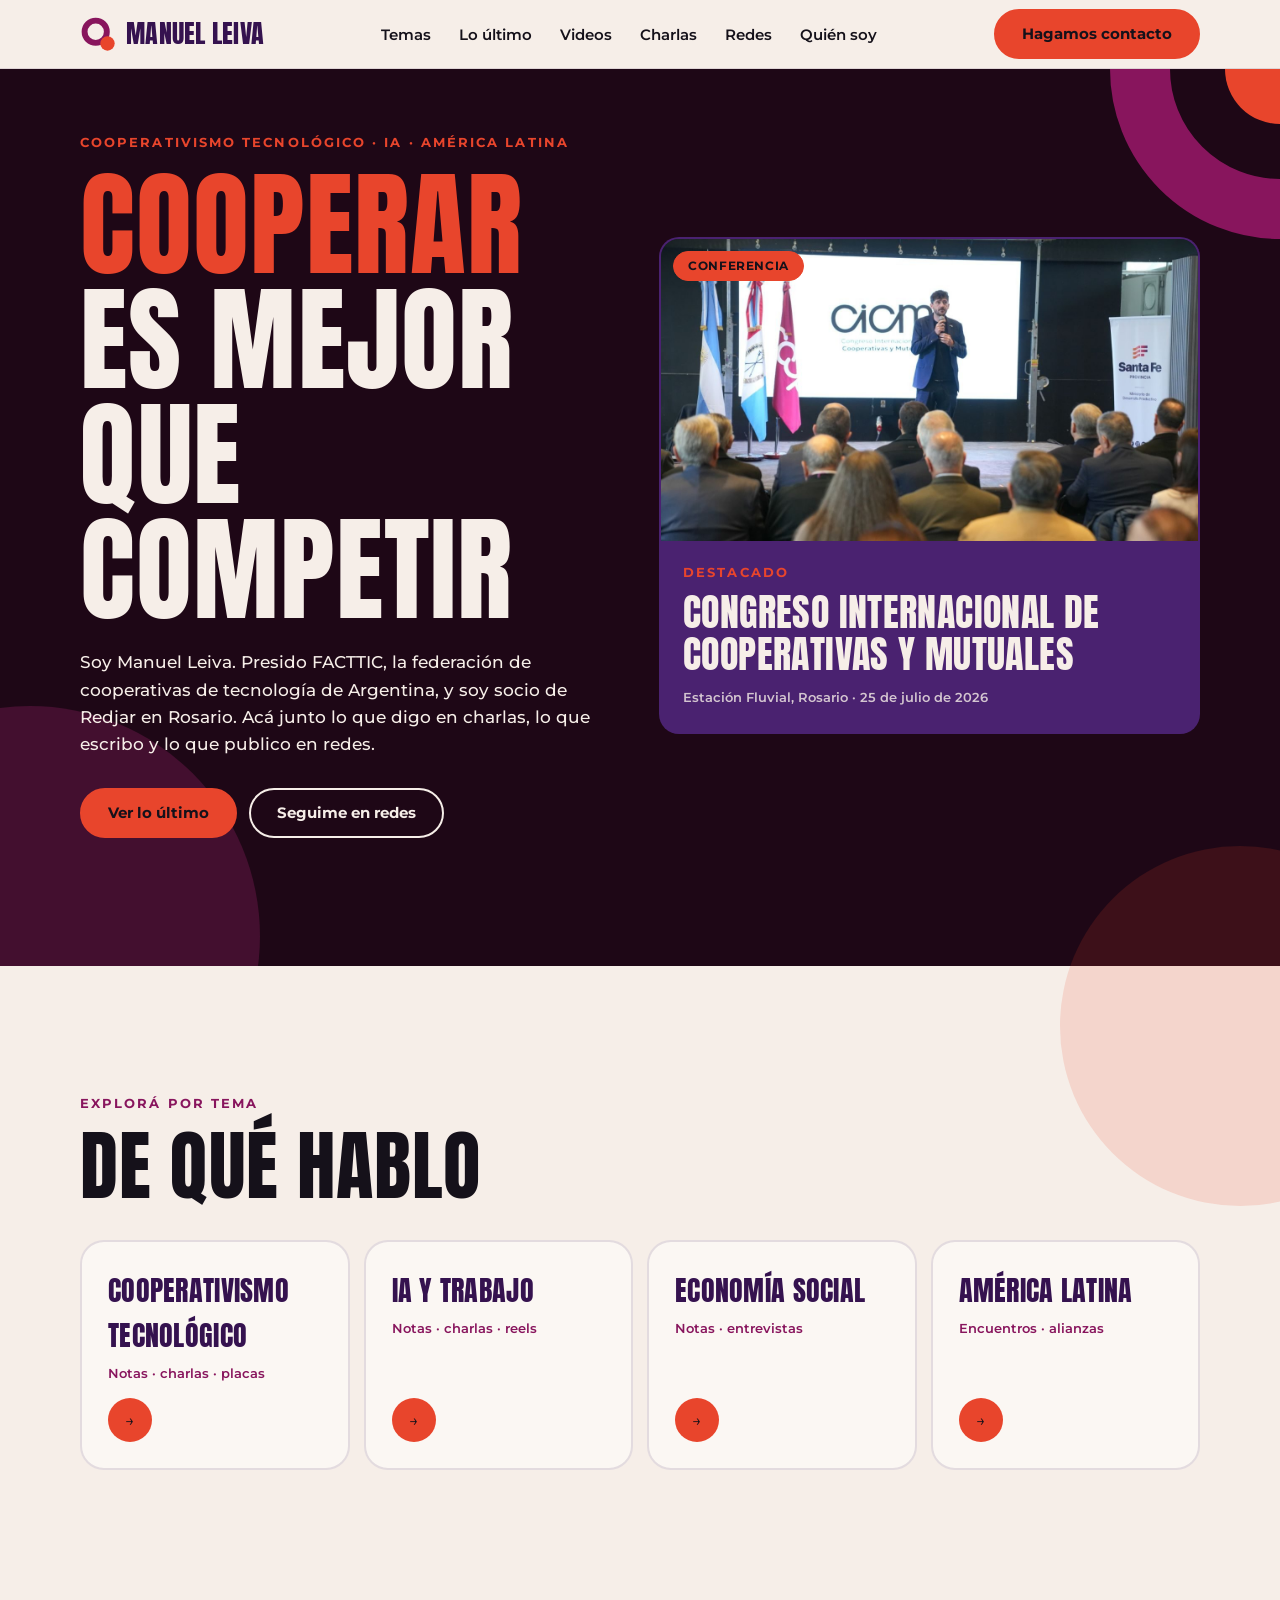
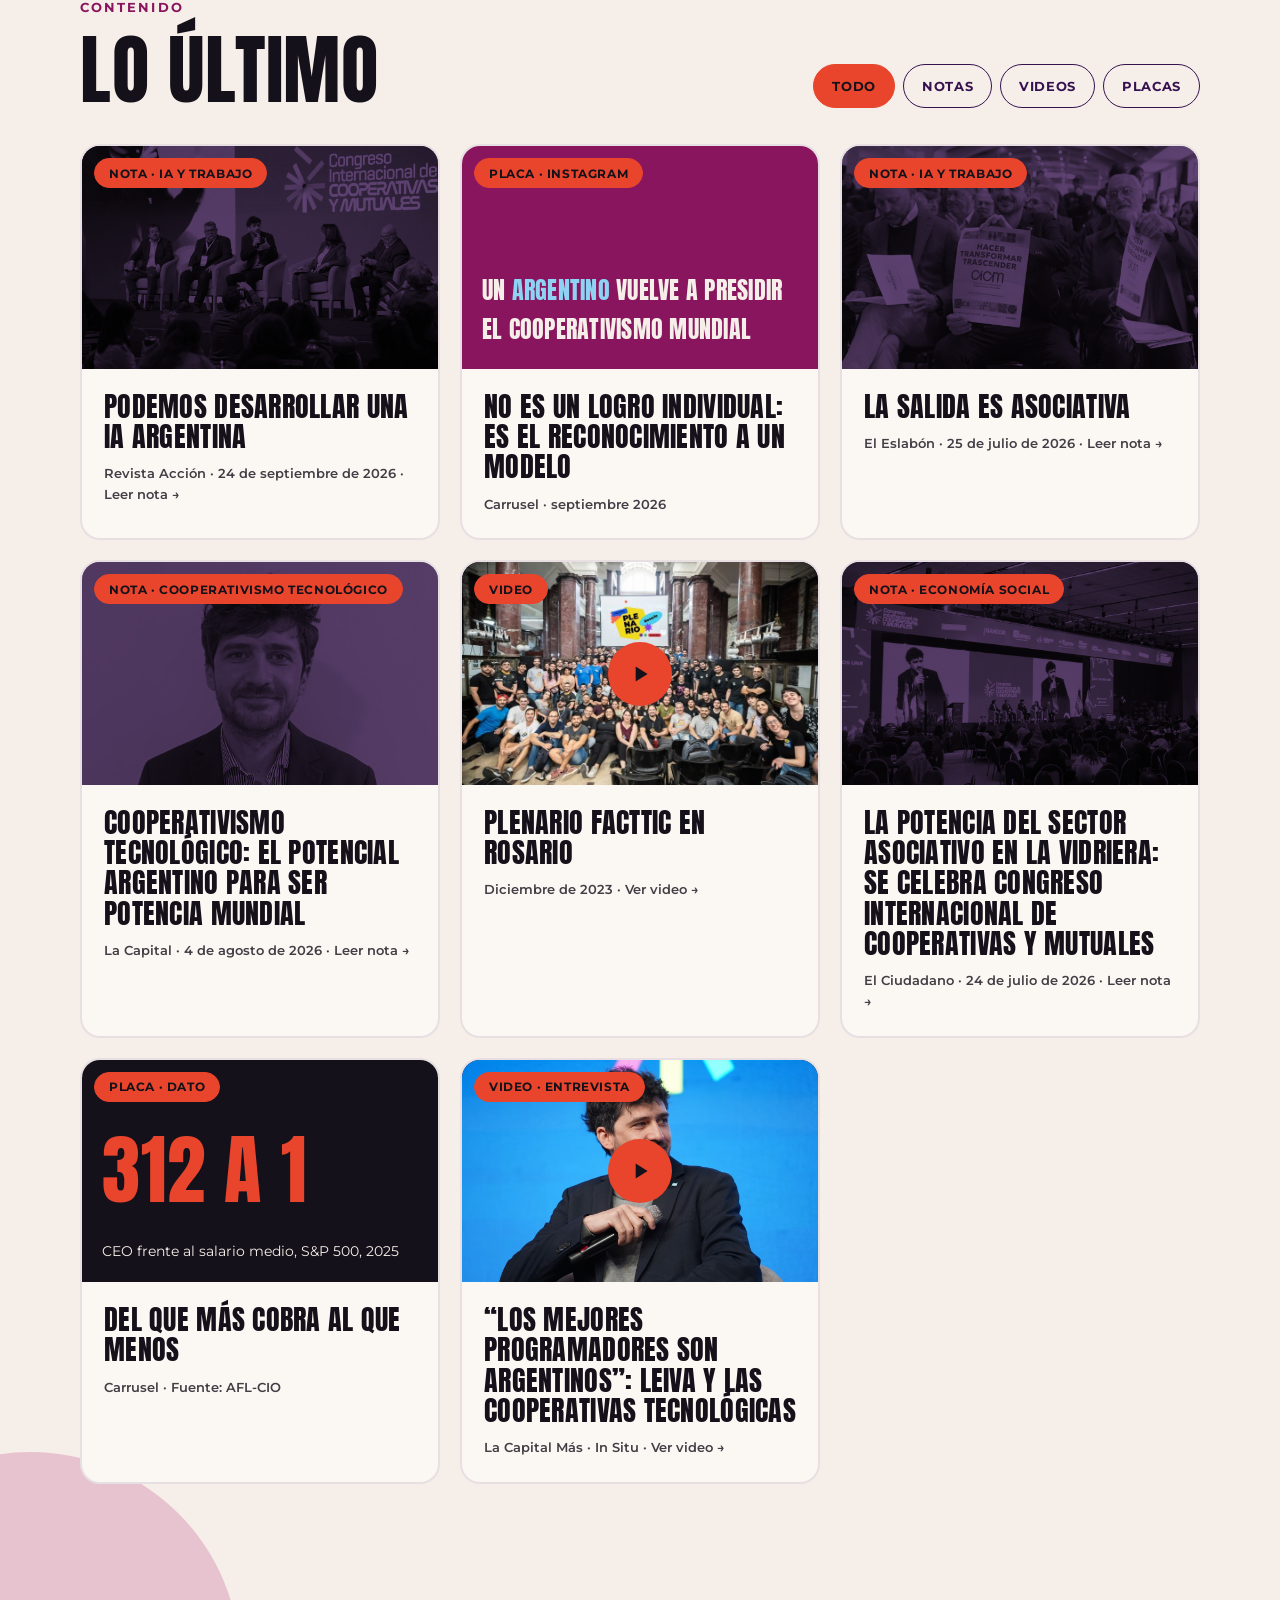
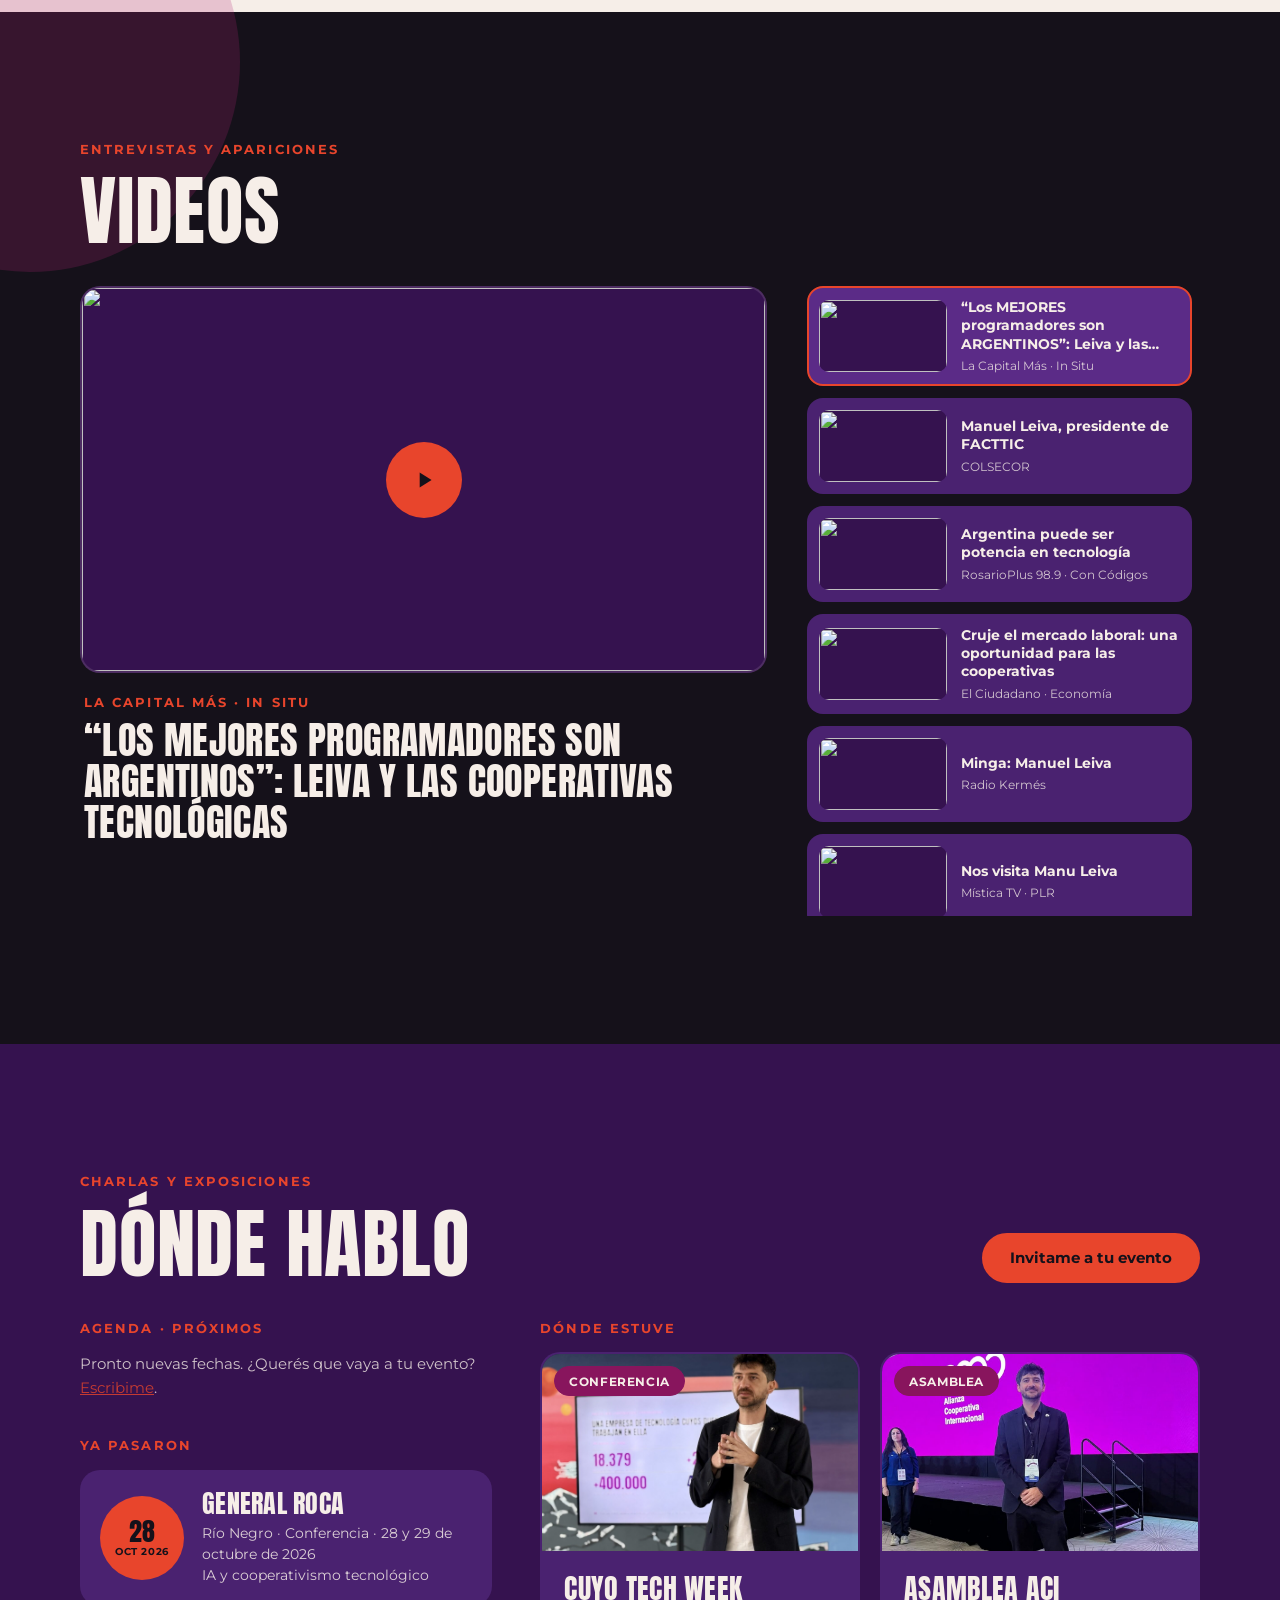
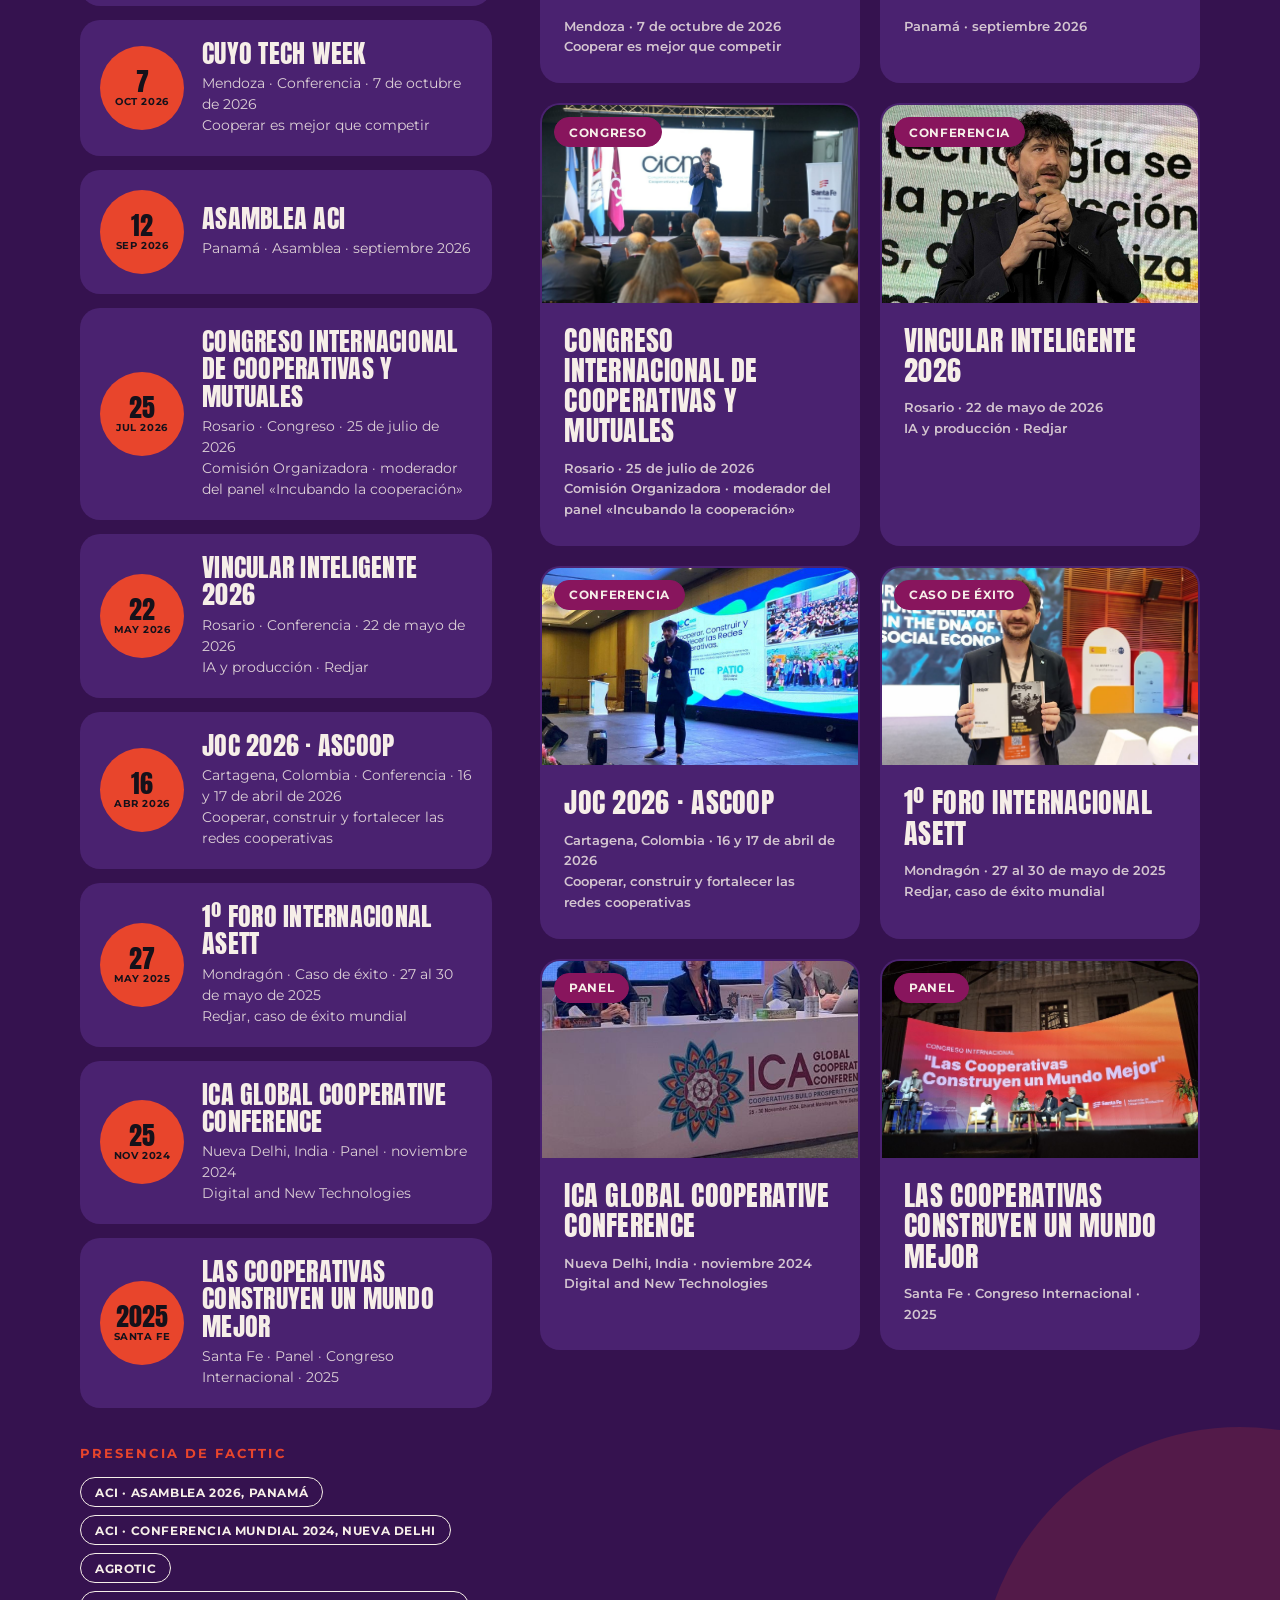
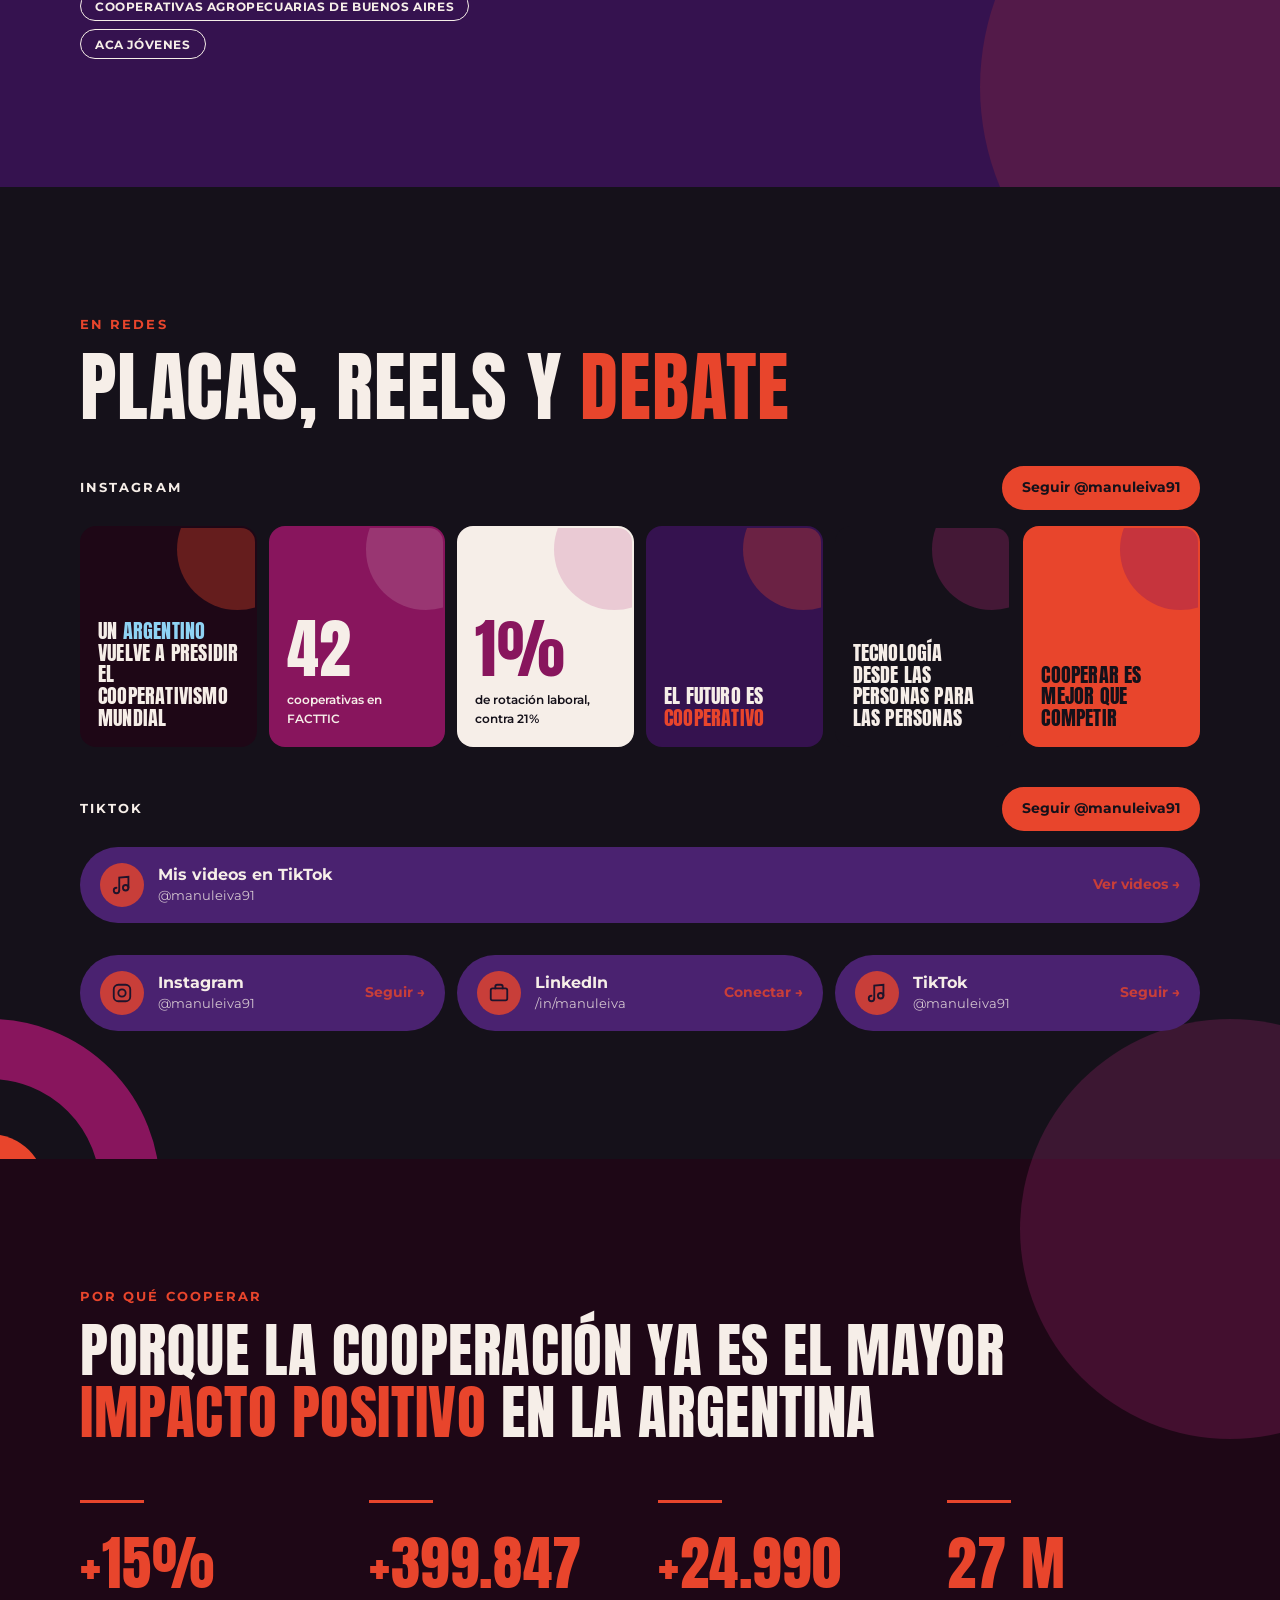
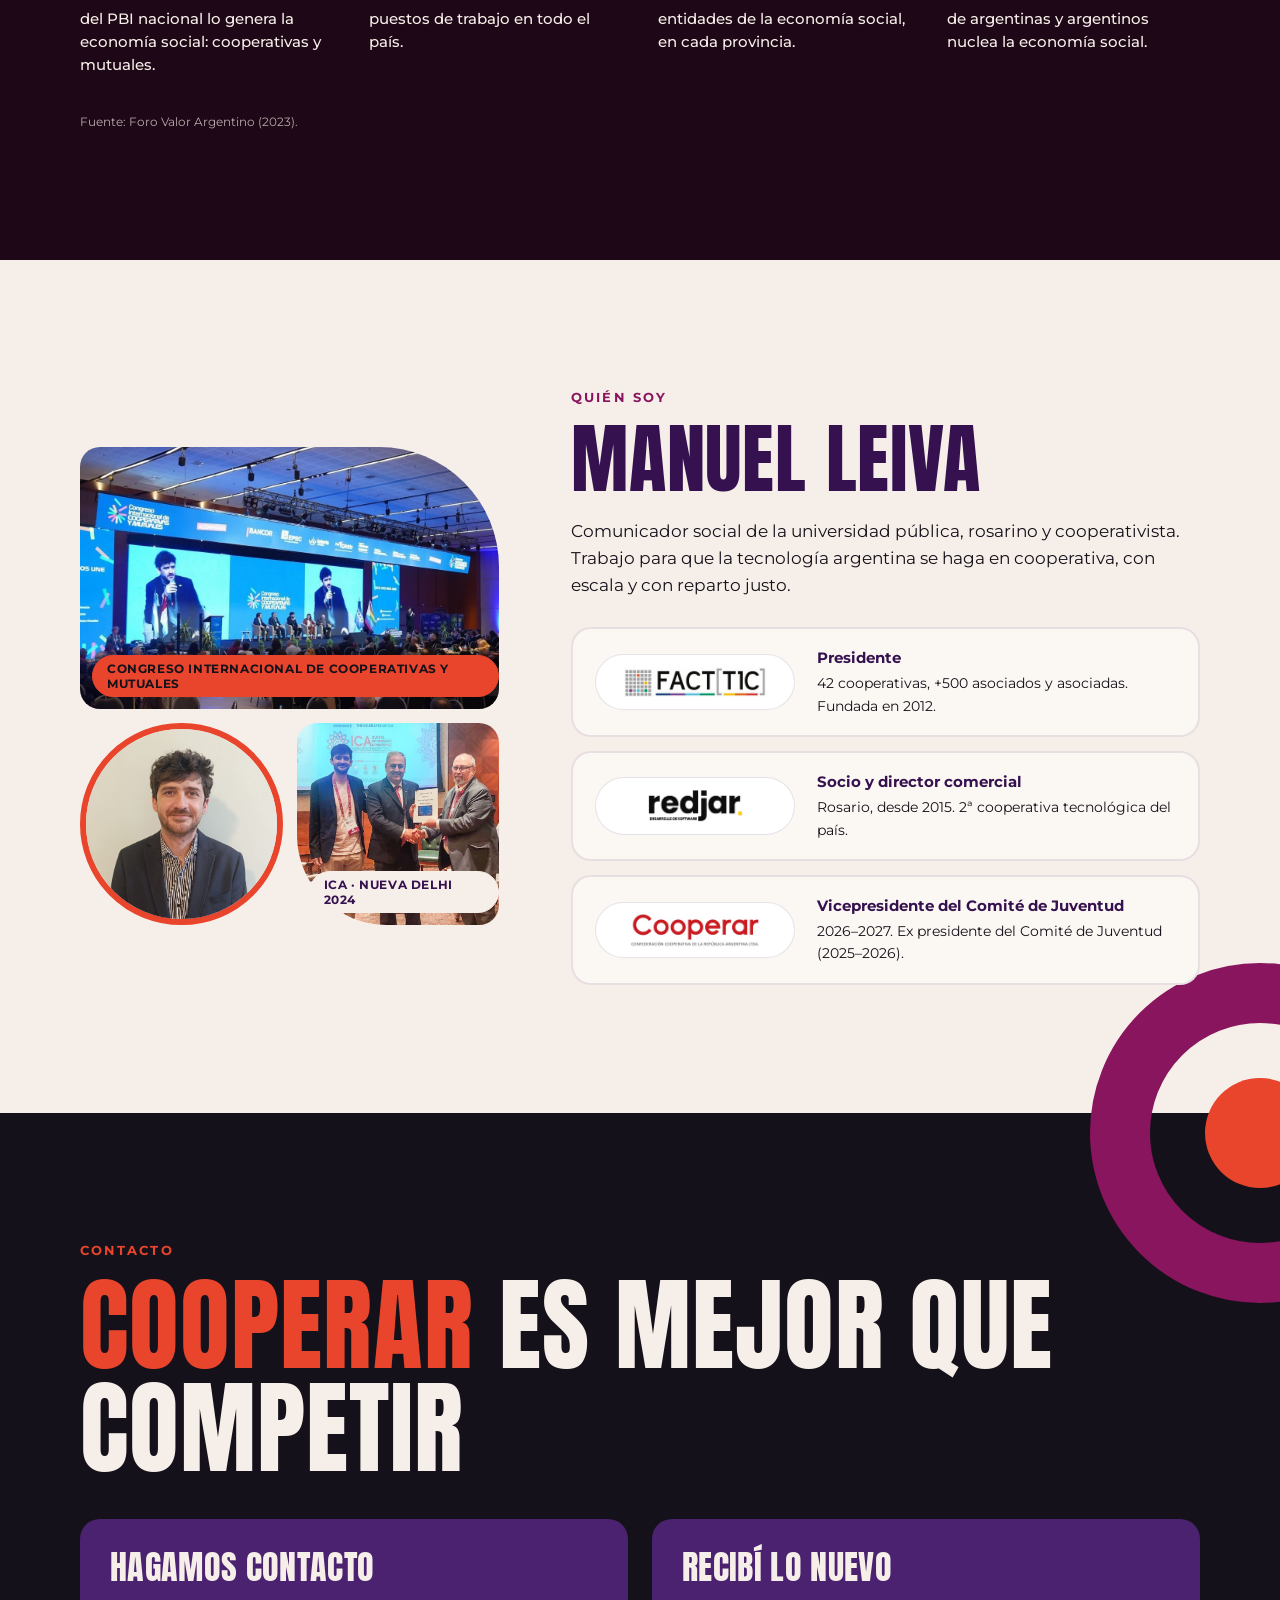
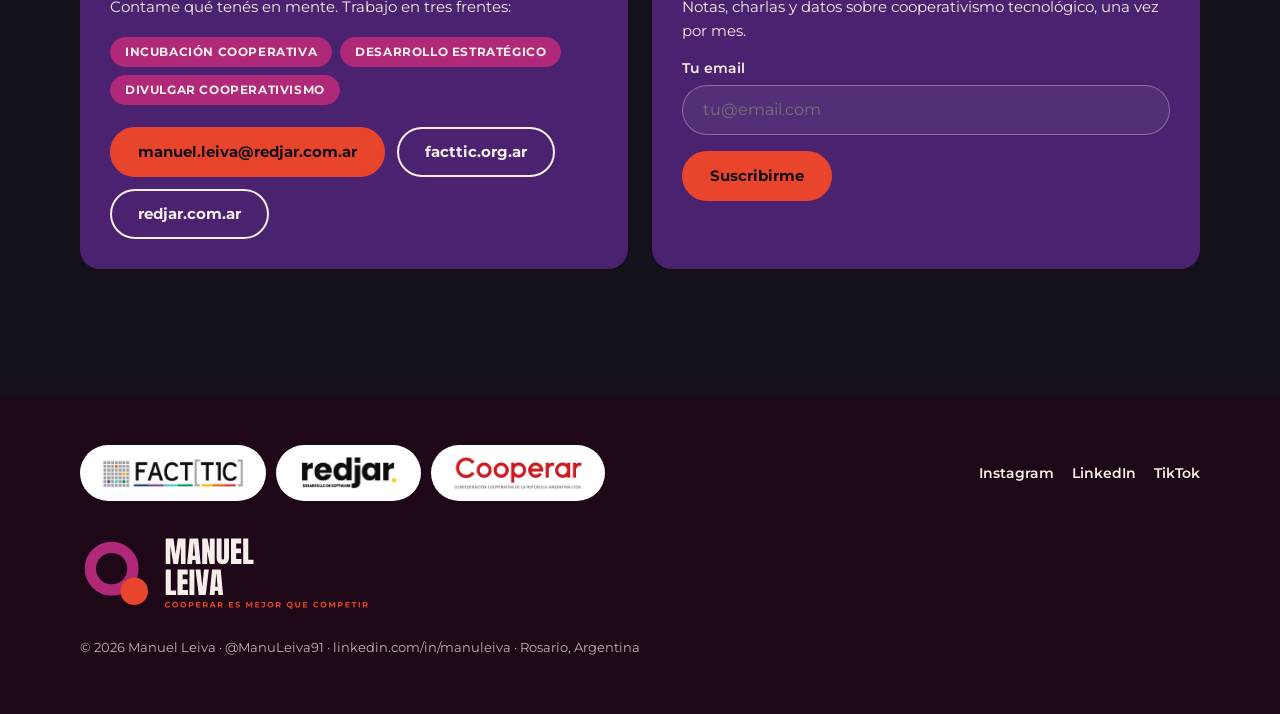
==== index.html @ 9c7c5334 "Seccion Videos (YouTube), TikTok nativo y tareas de newsletter Co-Authored-By: Claude Sonnet 5.5 <no" ====
<!doctype html>
<html lang="es">
<head>
<meta charset="utf-8">
<meta name="viewport" content="width=device-width, initial-scale=1">
<title>Manuel Leiva · Cooperativismo tecnológico</title>
<meta name="description" content="Manuel Leiva, presidente de FACTTIC y socio de Redjar. Charlas, notas y contenido sobre cooperativismo tecnológico, IA y trabajo. Cooperar es mejor que competir.">
<meta property="og:title" content="Manuel Leiva · Cooperar es mejor que competir">
<meta property="og:description" content="Cooperativismo tecnológico, IA y trabajo. Charlas, notas y redes.">
<meta property="og:image" content="https://manuleiva.com/img/eventos/cicm-escenario.jpg">
<meta property="og:url" content="https://manuleiva.com/">
<meta property="og:type" content="website">
<meta name="theme-color" content="#1E0716">
<link rel="preconnect" href="https://fonts.googleapis.com">
<link rel="preconnect" href="https://fonts.gstatic.com" crossorigin>
<link rel="stylesheet" href="https://fonts.googleapis.com/css2?family=Anton&family=Montserrat:ital,wght@0,400;0,500;0,600;0,700;1,500&display=swap">
<link rel="icon" href="img/logo/favicon.svg" type="image/svg+xml">
<link rel="apple-touch-icon" href="img/logo/apple-touch-icon.png">
<link rel="stylesheet" href="css/estilos.css">
</head>
<body>
<div class="v2">
<div class="in">

<!-- NAV -->
<header class="nav">
<div class="wrap">
<div class="bar">
<a class="brand d" href="#inicio" style="display:inline-flex;align-items:center;gap:10px"><img src="img/logo/isotipo.svg" alt="" width="36" height="36">Manuel Leiva</a>
<nav class="links" id="links" aria-label="Principal">
<a href="#temas">Temas</a>
<a href="#ultimo">Lo último</a>
<a href="#videos">Videos</a>
<a href="#charlas">Charlas</a>
<a href="#redes">Redes</a>
<a href="#quien">Quién soy</a>
</nav>
<a class="btn ncta" href="#contacto">Hagamos contacto</a>
<button class="burger" id="burger" type="button" aria-label="Abrir menú" aria-expanded="false" aria-controls="links"><svg width="22" height="22" viewBox="0 0 24 24" fill="none" stroke="currentColor" stroke-width="2.4" stroke-linecap="round"><path d="M4 7h16M4 12h16M4 17h16"></path></svg></button>
</div>
</div>
</header>

<main>
<!-- HERO -->
<section class="sec plum" id="inicio" style="padding-top:64px">
<div class="corner" style="right:-170px;top:-170px"><i></i></div>
<span class="blob" style="width:460px;height:460px;left:-200px;bottom:-200px;background:rgba(176,40,120,.25)"></span>
<div class="wrap">
<div class="hero">
<div data-reveal>
<p class="kick">Cooperativismo tecnológico · IA · América Latina</p>
<h1 class="d hname"><span style="color:#E8452C">Cooperar</span> es mejor que competir</h1>
<p class="bio">Soy Manuel Leiva. Presido FACTTIC, la federación de cooperativas de tecnología de Argentina, y soy socio de Redjar en Rosario. Acá junto lo que digo en charlas, lo que escribo y lo que publico en redes.</p>
<div style="display:flex;flex-wrap:wrap;gap:12px;margin-top:30px">
<a class="btn" href="#ultimo">Ver lo último</a>
<a class="btn gl" href="#redes">Seguime en redes</a>
</div>
</div>
<!-- Se completa desde js/contenido.js → destacado -->
<a class="card featured" id="destacado" href="#charlas" data-reveal></a>
</div>
<!-- Se completa con el próximo evento de la agenda -->
<div class="next" id="proxima" data-reveal></div>
</div>
</section>

<!-- TEMAS -->
<section class="sec light" id="temas">
<span class="blob" style="width:360px;height:360px;right:-140px;top:-120px;background:rgba(232,69,44,.15)"></span>
<div class="wrap">
<div class="head"><div><p class="kick">Explorá por tema</p><h2 class="d h2">De qué hablo</h2></div></div>
<div class="topics">
<a class="topic" href="#ultimo" data-reveal><div><p class="d">Cooperativismo tecnológico</p><small>Notas · charlas · placas</small></div><span class="arr" aria-hidden="true">→</span></a>
<a class="topic" href="#ultimo" data-reveal><div><p class="d">IA y trabajo</p><small>Notas · charlas · reels</small></div><span class="arr" aria-hidden="true">→</span></a>
<a class="topic" href="#ultimo" data-reveal><div><p class="d">Economía social</p><small>Notas · entrevistas</small></div><span class="arr" aria-hidden="true">→</span></a>
<a class="topic" href="#ultimo" data-reveal><div><p class="d">América Latina</p><small>Encuentros · alianzas</small></div><span class="arr" aria-hidden="true">→</span></a>
</div>
</div>
</section>

<!-- LO ÚLTIMO -->
<section class="sec light" id="ultimo" style="padding-top:0">
<div class="wrap">
<div class="head">
<div><p class="kick">Contenido</p><h2 class="d h2">Lo último</h2></div>
<div class="pills" role="group" aria-label="Filtrar contenido" style="color:#35124F">
<button class="pill is-active" type="button" data-filtro="todo" aria-pressed="true">Todo</button>
<button class="pill" type="button" data-filtro="notas" aria-pressed="false">Notas</button>
<button class="pill" type="button" data-filtro="videos" aria-pressed="false">Videos</button>
<button class="pill" type="button" data-filtro="placas" aria-pressed="false">Placas</button>
</div>
</div>
<p class="swipe-hint" style="color:#88155D">Deslizá para ver más →</p>
<div class="feed" id="feed"></div>
</div>
</section>

<!-- VIDEOS: se completa desde js/contenido.js → videos -->
<section class="sec ink" id="videos">
<span class="blob" style="width:420px;height:420px;left:-180px;top:-160px;background:rgba(176,40,120,.22)"></span>
<div class="wrap">
<div class="head"><div><p class="kick">Entrevistas y apariciones</p><h2 class="d h2">Videos</h2></div></div>
<div class="vwrap">
<div class="vmain" data-reveal>
<div class="vplayer" id="video-player"></div>
<div class="vinfo"><p class="kick" id="video-medio" style="margin:0 0 8px"></p><h3 class="d" id="video-titulo"></h3></div>
</div>
<div class="vlist" id="video-lista" role="list" aria-label="Más videos"></div>
</div>
</div>
</section>

<!-- CHARLAS -->
<section class="sec violet" id="charlas">
<span class="blob" style="width:520px;height:520px;right:-220px;bottom:-160px;background:rgba(232,69,44,.16)"></span>
<div class="wrap">
<div class="head"><div><p class="kick">Charlas y exposiciones</p><h2 class="d h2">Dónde hablo</h2></div><a class="btn" href="#contacto">Invitame a tu evento</a></div>
<div class="agenda-wrap">
<div>
<p class="kick">Agenda · Próximos</p>
<div class="agenda" id="agenda"></div>
<div id="agenda-pasados-box" style="margin-top:36px">
<p class="kick">Ya pasaron</p>
<div class="agenda" id="agenda-pasados"></div>
</div>
<p class="kick" style="margin-top:36px">Presencia de FACTTIC</p>
<div class="pills" id="presencia"></div>
</div>
<div>
<p class="kick">Dónde estuve</p>
<p class="swipe-hint" style="color:#F6EEE8">Deslizá para ver más →</p>
<div class="talkgrid" id="estuve"></div>
</div>
</div>
</div>
</section>

<!-- REDES -->
<section class="sec ink" id="redes">
<div class="corner" style="left:-180px;bottom:-200px"><i></i></div>
<div class="wrap">
<div class="head"><div><p class="kick">En redes</p><h2 class="d h2">Placas, reels y <span style="color:#E8452C">debate</span></h2></div></div>
<div class="red-head"><p class="kick" style="color:#F6EEE8">Instagram</p><a class="btn sm" href="https://instagram.com/manuleiva91" target="_blank" rel="noopener">Seguir @manuleiva91</a></div>
<div id="instagram"></div>
<div class="red-head"><p class="kick" style="color:#F6EEE8">TikTok</p><a class="btn sm" href="https://www.tiktok.com/@manuleiva91" target="_blank" rel="noopener">Seguir @manuleiva91</a></div>
<div class="embeds-tt" id="tiktok"></div>
<div class="follow">
<a class="fol" href="https://instagram.com/manuleiva91" target="_blank" rel="noopener"><span class="ic"><svg width="22" height="22" viewBox="0 0 24 24" fill="none" stroke="currentColor" stroke-width="2" stroke-linecap="round"><rect x="3" y="3" width="18" height="18" rx="5"></rect><circle cx="12" cy="12" r="4"></circle></svg></span><div><b>Instagram</b><span>@manuleiva91</span></div><span class="go">Seguir →</span></a>
<a class="fol" href="https://linkedin.com/in/manuleiva" target="_blank" rel="noopener"><span class="ic"><svg width="22" height="22" viewBox="0 0 24 24" fill="none" stroke="currentColor" stroke-width="2" stroke-linecap="round"><rect x="3" y="7" width="18" height="13" rx="2"></rect><path d="M8 7V5a2 2 0 0 1 2-2h4a2 2 0 0 1 2 2v2"></path></svg></span><div><b>LinkedIn</b><span>/in/manuleiva</span></div><span class="go">Conectar →</span></a>
<a class="fol" href="https://www.tiktok.com/@manuleiva91" target="_blank" rel="noopener"><span class="ic"><svg width="22" height="22" viewBox="0 0 24 24" fill="none" stroke="currentColor" stroke-width="2" stroke-linecap="round"><path d="M9 18a3 3 0 1 1-3-3"></path><path d="M9 18V4l10-1v12"></path><circle cx="16" cy="15" r="3"></circle></svg></span><div><b>TikTok</b><span>@manuleiva91</span></div><span class="go">Seguir →</span></a>
</div>
</div>
</section>

<!-- POR QUÉ COOPERAR -->
<section class="sec plum" id="datos">
<span class="blob" style="width:420px;height:420px;right:-160px;top:-140px;background:rgba(176,40,120,.25)"></span>
<div class="wrap">
<p class="kick">Por qué cooperar</p>
<h2 class="d motto">Porque la cooperación ya es el mayor <span style="color:#E8452C">impacto positivo</span> en la Argentina</h2>
<div class="why" style="margin-top:56px">
<div class="stat" data-reveal><p class="d"><span data-count="15" data-prefix="+" data-suffix="%">+15%</span></p><p>del PBI nacional lo genera la economía social: cooperativas y mutuales.</p></div>
<div class="stat" data-reveal><p class="d"><span data-count="400000" data-prefix="+">+400.000</span></p><p>puestos de trabajo en todo el país.</p></div>
<div class="stat" data-reveal><p class="d"><span data-count="25000" data-prefix="+">+25.000</span></p><p>entidades de la economía social, en cada provincia.</p></div>
<div class="stat" data-reveal><p class="d"><span data-count="27">27</span> M</p><p>de argentinas y argentinos nuclea la economía social.</p></div>
</div>
<p class="src">Fuente: Foro Valor Argentino (2023).</p>
</div>
</section>

<!-- QUIÉN SOY -->
<section class="sec light" id="quien">
<div class="wrap">
<div class="who">
<div class="mosaic" data-reveal>
<figure style="grid-column:span 2"><img class="m1" src="img/eventos/congreso-pantallas.jpg" alt="Manuel Leiva en las pantallas del Congreso Internacional de Cooperativas y Mutuales"><figcaption><span class="pill c">Congreso Internacional de Cooperativas y Mutuales</span></figcaption></figure>
<img class="m2" src="img/retrato.jpg" alt="Retrato de Manuel Leiva">
<figure><img class="m3" src="img/eventos/ica-manifiesto.jpg" alt="Entrega del Cooperative Digital Infrastructure Manifesto en la ICA"><figcaption><span class="pill w">ICA · Nueva Delhi 2024</span></figcaption></figure>
</div>
<div data-reveal>
<p class="kick">Quién soy</p>
<h2 class="d h2" style="color:#35124F">Manuel Leiva</h2>
<p style="font-size:17px;margin:20px 0 0;max-width:640px">Comunicador social de la universidad pública, rosarino y cooperativista. Trabajo para que la tecnología argentina se haga en cooperativa, con escala y con reparto justo.</p>
<div class="roles">
<div class="role"><a class="logo" href="https://www.facttic.org.ar" target="_blank" rel="noopener"><img src="img/logos/facttic.png" alt="FACTTIC"></a><div><b>Presidente</b><p>42 cooperativas, +500 asociados y asociadas. Fundada en 2012.</p></div></div>
<div class="role"><a class="logo" href="https://www.redjar.com.ar" target="_blank" rel="noopener"><img src="img/logos/redjar.png" alt="Redjar" style="height:36px"></a><div><b>Socio y director comercial</b><p>Rosario, desde 2015. 2ª cooperativa tecnológica del país.</p></div></div>
<div class="role"><a class="logo" href="https://www.cooperar.coop" target="_blank" rel="noopener"><img src="img/logos/cooperar.png" alt="Cooperar, Confederación Cooperativa de la República Argentina" style="height:34px"></a><div><b>Vicepresidente del Comité de Juventud</b><p>2026–2027. Ex presidente del Comité de Juventud (2025–2026).</p></div></div>
</div>
</div>
</div>
</div>
</section>

<!-- CONTACTO -->
<section class="sec ink" id="contacto">
<div class="corner" style="right:-150px;top:-150px"><i></i></div>
<div class="wrap">
<p class="kick">Contacto</p>
<h2 class="d" style="font-size:clamp(3rem,8cqi,7.5rem);max-width:1000px;line-height:1"><span style="color:#E8452C">Cooperar</span> es mejor que competir</h2>
<div class="cgrid">
<div class="box">
<h3 class="d">Hagamos contacto</h3>
<p>Contame qué tenés en mente. Trabajo en tres frentes:</p>
<div class="pills" style="margin-top:18px">
<span class="pill r">Incubación cooperativa</span>
<span class="pill r">Desarrollo estratégico</span>
<span class="pill r">Divulgar cooperativismo</span>
</div>
<div style="display:flex;flex-wrap:wrap;gap:12px;margin-top:22px">
<a class="btn" href="mailto:manuel.leiva@redjar.com.ar">manuel.leiva@redjar.com.ar</a>
<a class="btn gl" href="https://www.facttic.org.ar" target="_blank" rel="noopener">facttic.org.ar</a>
<a class="btn gl" href="https://www.redjar.com.ar" target="_blank" rel="noopener">redjar.com.ar</a>
</div>
</div>
<form class="box" id="newsletter">
<h3 class="d">Recibí lo nuevo</h3>
<p>Notas, charlas y datos sobre cooperativismo tecnológico, una vez por mes.</p>
<div class="field"><label for="v2-mail">Tu email</label><input id="v2-mail" name="email" type="email" autocomplete="email" placeholder="tu@email.com" required></div>
<div class="field" id="newsletter-captcha" hidden>
<label for="v2-captcha">Escribí el código de la imagen</label>
<div style="display:flex;align-items:center;gap:12px;flex-wrap:wrap"><img id="newsletter-captcha-img" alt="Imagen con el código de seguridad" width="181" style="height:auto;border-radius:8px;background:#fff"><button class="btn gl sm" type="button" id="newsletter-captcha-refresh">Cambiar imagen</button></div>
<input id="v2-captcha" name="captchaCode" type="text" maxlength="10" autocomplete="off">
</div>
<div style="margin-top:16px"><button class="btn" type="submit">Suscribirme</button></div>
<p class="form-msg" id="newsletter-msg" role="status"></p>
</form>
</div>
</div>
</section>
</main>

<footer class="footer">
<div class="wrap">
<div class="frow">
<div style="display:flex;flex-wrap:wrap;gap:10px"><a class="logo" href="https://www.facttic.org.ar" target="_blank" rel="noopener"><img src="img/logos/facttic.png" alt="FACTTIC"></a><a class="logo" href="https://www.redjar.com.ar" target="_blank" rel="noopener"><img src="img/logos/redjar.png" alt="Redjar" style="height:36px"></a><a class="logo" href="https://www.cooperar.coop" target="_blank" rel="noopener"><img src="img/logos/cooperar.png" alt="Cooperar" style="height:34px"></a></div>
<nav class="flinks" aria-label="Redes"><a href="https://instagram.com/manuleiva91" target="_blank" rel="noopener">Instagram</a><a href="https://linkedin.com/in/manuleiva" target="_blank" rel="noopener">LinkedIn</a><a href="https://www.tiktok.com/@manuleiva91" target="_blank" rel="noopener">TikTok</a></nav>
</div>
<img src="img/logo/logo-manuel-leiva-blanco.svg" alt="Manuel Leiva · Cooperar es mejor que competir" style="display:block;height:72px;width:auto;margin-top:36px">
<p style="font-size:13px;margin:28px 0 0;opacity:.75">© <span id="anio">2026</span> Manuel Leiva · @ManuLeiva91 · linkedin.com/in/manuleiva · Rosario, Argentina</p>
</div>
</footer>
</div>
</div>

<script src="js/contenido.js"></script>
<script src="js/app.js"></script>
</body>
</html>
---- css/estilos.css ----
body{margin:0}
a{color:#E8452C}a:hover{color:#B02878}
.v2{container-type:inline-size;font-family:'Montserrat',system-ui,sans-serif;color:#15111A;background:#F6EEE8;overflow-x:clip;-webkit-text-size-adjust:100%}
.v2 *{box-sizing:border-box}
.in{position:relative;--gl:20px;--gr:20px;--pad:72px}
.d{font-family:'Anton',Impact,'Arial Narrow',sans-serif;font-weight:400;text-transform:uppercase;line-height:1.05;letter-spacing:.01em;margin:0}
.v2 p{line-height:1.6}
.wrap{position:relative;z-index:1;max-width:1400px;margin:0 auto;padding-left:var(--gl);padding-right:var(--gr)}
.sec{position:relative;padding:var(--pad) 0;overflow-x:clip}
.light{background:#F6EEE8;color:#15111A}
.violet{background:#35124F;color:#F6EEE8}
.plum{background:#1E0716;color:#F6EEE8}
.ink{background:#15111A;color:#F6EEE8}
.kick{font-size:13px;font-weight:700;letter-spacing:.16em;text-transform:uppercase;line-height:1.5 !important;margin:0 0 14px}
.light .kick{color:#88155D}
.violet .kick,.plum .kick,.ink .kick{color:#E8452C}
.h2{font-size:clamp(2.4rem,6cqi,5rem);line-height:1}
.head{display:flex;flex-wrap:wrap;align-items:flex-end;justify-content:space-between;gap:20px;margin-bottom:36px}
.see{font-weight:700;font-size:15px;text-decoration:none;white-space:nowrap}
.blob{position:absolute;z-index:0;border-radius:50%;pointer-events:none}
.corner{position:absolute;z-index:0;width:340px;height:340px;border-radius:50%;border:60px solid #88155D;pointer-events:none}
.corner i{position:absolute;width:110px;height:110px;border-radius:50%;background:#E8452C;left:50%;top:50%;transform:translate(-50%,-50%)}
.pill{display:inline-flex;align-items:center;gap:6px;min-height:30px;padding:5px 14px;border-radius:999px;font-size:12px;font-weight:700;letter-spacing:.05em;text-transform:uppercase;border:1.5px solid currentColor;background:transparent;color:inherit;font-family:inherit;line-height:1.25}
.pill.c{background:#E8452C;border-color:#E8452C;color:#15111A}
.pill.m{background:#88155D;border-color:#88155D;color:#F6EEE8}
.pill.w{background:#F6EEE8;border-color:#F6EEE8;color:#35124F}
.pill.r{background:#B02878;border-color:#B02878;color:#F6EEE8}
button.pill{cursor:pointer;min-height:44px;padding:8px 18px;font-size:13px}
button.pill.is-active{background:#E8452C;border-color:#E8452C;color:#15111A}
.pills{display:flex;flex-wrap:wrap;gap:8px}
.btn{display:inline-flex;align-items:center;justify-content:center;gap:10px;min-height:50px;padding:12px 26px;border-radius:999px;font-family:inherit;font-size:15px;font-weight:700;line-height:1.2;text-align:center;text-decoration:none;border:2px solid #E8452C;background:#E8452C;color:#15111A;cursor:pointer;transition:transform .2s ease}
.btn:hover{color:#15111A;transform:translateY(-2px)}
.btn.gl{background:transparent;border-color:#F6EEE8;color:#F6EEE8}
.btn.gl:hover{color:#F6EEE8;background:rgba(246,238,232,.08)}
.btn.gd{background:transparent;border-color:#15111A;color:#15111A}
.card{position:relative;display:block;border-radius:20px;overflow:hidden;border:2px solid transparent;text-decoration:none;color:inherit;transition:transform .25s ease,border-color .25s ease}
.card:hover{transform:translateY(-4px);border-color:#E8452C;color:inherit}
.light .card{background:#FBF7F3;border-color:rgba(53,18,79,.1)}
.light .card:hover{border-color:#E8452C}
.violet .card,.ink .card,.plum .card{background:#4A2270}
.thumb{position:relative;overflow:hidden;aspect-ratio:16/10;background:#35124F}
.thumb img{position:absolute;inset:0;width:100%;height:100%;object-fit:cover}
.thumb.tint img{filter:grayscale(1)}
.thumb.tint:after{content:"";position:absolute;inset:0;background:#35124F;mix-blend-mode:multiply;opacity:.8}
.play{position:absolute;z-index:2;left:50%;top:50%;transform:translate(-50%,-50%);width:64px;height:64px;border-radius:50%;background:#E8452C;color:#15111A;display:flex;align-items:center;justify-content:center}
.dur{position:absolute;z-index:2;right:12px;bottom:12px}
.tag{position:absolute;z-index:2;left:12px;top:12px}
.body{padding:22px 22px 24px}
.body h3{font-size:28px;line-height:1.08}
.by{font-size:13px;font-weight:600;margin:12px 0 0;opacity:.8}
/* nav */
.nav{position:sticky;top:0;z-index:20;background:#F6EEE8;border-bottom:1px solid rgba(53,18,79,.12)}
.bar{display:flex;align-items:center;justify-content:space-between;gap:16px;min-height:68px}
.brand{font-size:26px;color:#35124F;text-decoration:none}
.links{display:none;flex-direction:column;padding:4px 0 20px}
.links.open{display:flex}
.links a{color:#15111A;text-decoration:none;font-weight:600;font-size:16px;padding:12px 0}
.links a:hover{color:#88155D}
.ncta{display:none}
.burger{display:inline-flex;align-items:center;justify-content:center;width:48px;height:48px;border-radius:50%;border:2px solid #35124F;background:transparent;color:#35124F;cursor:pointer}
/* hero */
.hero{display:grid;grid-template-columns:repeat(1,minmax(0,1fr));gap:40px;align-items:center}
.hname{font-size:clamp(3.2rem,9cqi,8rem);line-height:1;color:#F6EEE8}
.bio{font-size:17px;line-height:1.6 !important;font-weight:500;margin:22px 0 0;max-width:560px}
.featured{background:#4A2270;color:#F6EEE8}
.featured .thumb{aspect-ratio:16/9}
.featured .body h3{font-size:clamp(1.7rem,3cqi,2.6rem)}
.next{display:flex;flex-wrap:wrap;align-items:center;gap:12px 20px;background:#E8452C;color:#15111A;border-radius:999px;padding:12px 14px 12px 24px;margin-top:40px}
.next b{font-family:'Anton',Impact,sans-serif;font-weight:400;font-size:24px;line-height:1.1;text-transform:uppercase}
.next a{margin-left:auto;background:#15111A;color:#F6EEE8;border-radius:999px;padding:10px 18px;font-weight:700;font-size:14px;text-decoration:none;min-height:44px;display:inline-flex;align-items:center}
/* temas */
.topics{display:grid;grid-template-columns:repeat(1,minmax(0,1fr));gap:14px}
.topic{display:flex;align-items:center;justify-content:space-between;gap:16px;padding:22px 24px;border-radius:24px;background:#FBF7F3;border:2px solid rgba(53,18,79,.12);text-decoration:none;color:#15111A;transition:transform .25s ease,border-color .25s ease}
.topic:hover{transform:translateY(-4px);border-color:#E8452C;color:#15111A}
.topic .d{font-size:28px;color:#35124F}
.topic small{display:block;margin-top:6px;font-size:13px;font-weight:600;line-height:1.4;color:#88155D}
.topic .arr{flex:none;width:44px;height:44px;border-radius:50%;background:#E8452C;display:flex;align-items:center;justify-content:center;color:#15111A}
/* feed */
.feed{display:grid;grid-template-columns:repeat(1,minmax(0,1fr));gap:20px}
.swipe-hint{display:none;font-size:13px;font-weight:700;letter-spacing:.06em;margin:0 0 14px}
/* agenda */
.agenda{display:flex;flex-direction:column;gap:14px}
.ev{display:grid;grid-template-columns:84px minmax(0,1fr);gap:18px;align-items:center;padding:18px;border-radius:20px;background:#4A2270;border:2px solid transparent;transition:transform .25s ease,border-color .25s ease;text-decoration:none;color:#F6EEE8}
.ev:hover{transform:translateY(-4px);border-color:#E8452C;color:#F6EEE8}
.date{width:84px;height:84px;border-radius:50%;background:#E8452C;color:#15111A;display:flex;flex-direction:column;align-items:center;justify-content:center;text-align:center;gap:2px}
.date b{font-family:'Anton',Impact,sans-serif;font-weight:400;font-size:26px;line-height:1}
.date span{font-size:10px;font-weight:700;letter-spacing:.06em;line-height:1.2;text-transform:uppercase}
.ev h3{font-size:26px;line-height:1.05}
.ev p{font-size:14px;line-height:1.5 !important;margin:6px 0 0;opacity:.85}
.talkgrid{display:grid;grid-template-columns:repeat(1,minmax(0,1fr));gap:20px}
/* redes */
.placas{display:grid;grid-template-columns:repeat(2,minmax(0,1fr));gap:12px}
.placa{position:relative;aspect-ratio:4/5;border-radius:16px;overflow:hidden;padding:16px;display:flex;flex-direction:column;justify-content:flex-end;text-decoration:none;border:2px solid transparent;transition:transform .25s ease,border-color .25s ease}
.placa:hover{transform:translateY(-4px);border-color:#E8452C}
.placa .d{font-size:clamp(1.1rem,1.6cqi,1.5rem);line-height:1.06}
.placa .ring{position:absolute;width:70%;aspect-ratio:1;border-radius:50%;right:-25%;top:-18%}
.reels{display:grid;grid-template-columns:repeat(2,minmax(0,1fr));gap:12px}
.reel{position:relative;aspect-ratio:9/16;border-radius:16px;overflow:hidden;display:block;border:2px solid transparent;transition:transform .25s ease,border-color .25s ease}
.reel:hover{transform:translateY(-4px);border-color:#E8452C}
.reel img{position:absolute;inset:0;width:100%;height:100%;object-fit:cover}
.reel:after{content:"";position:absolute;inset:0;background:linear-gradient(180deg,rgba(21,17,26,0) 45%,rgba(21,17,26,.85))}
.reel .cap{position:absolute;z-index:2;left:12px;right:12px;bottom:12px;color:#F6EEE8;font-size:13px;font-weight:700;line-height:1.35}
.follow{display:grid;grid-template-columns:repeat(1,minmax(0,1fr));gap:12px;margin-top:32px}
.fol{display:flex;align-items:center;gap:14px;padding:14px 18px;border-radius:999px;background:#4A2270;color:#F6EEE8;text-decoration:none;border:2px solid transparent;transition:border-color .25s ease}
.fol:hover{border-color:#E8452C;color:#F6EEE8}
.fol .ic{width:44px;height:44px;border-radius:50%;background:#E8452C;color:#15111A;display:flex;align-items:center;justify-content:center;flex:none}
.fol b{font-size:16px;line-height:1.3}
.fol span{font-size:13px;line-height:1.4;opacity:.8;display:block}
.fol .go{margin-left:auto;font-weight:700;font-size:14px;color:#E8452C}
/* datos */
.motto{font-size:clamp(2rem,4.6cqi,4rem);line-height:1.05;max-width:1100px;margin-top:8px}
.why{display:grid;grid-template-columns:repeat(1,minmax(0,1fr));gap:44px 36px}
.stat{position:relative;padding-top:20px;min-width:0}
.stat:before{content:"";position:absolute;left:0;top:0;width:64px;height:3px;background:#E8452C}
.stat .d{font-size:clamp(3.2rem,4.6cqi,4.6rem);line-height:1;white-space:nowrap;color:#E8452C}
.stat p{font-size:15px;line-height:1.55;font-weight:500;margin:14px 0 0;max-width:300px}
.src{font-size:12px;opacity:.7;margin:36px 0 0}
/* quién */
.who{display:grid;grid-template-columns:repeat(1,minmax(0,1fr));gap:40px;align-items:center}
.mosaic{display:grid;grid-template-columns:repeat(2,minmax(0,1fr));gap:14px;align-items:center}
.mosaic img{display:block;width:100%;object-fit:cover}
.mosaic .m1{aspect-ratio:16/10;border-radius:20px 120px 20px 20px;object-position:50% 30%}
.mosaic .m2{aspect-ratio:1/1;border-radius:50%;border:6px solid #E8452C;object-position:50% 20%}
.mosaic .m3{aspect-ratio:1/1;border-radius:20px 20px 20px 90px}
.mosaic figure{margin:0;position:relative}
.mosaic figcaption{position:absolute;left:12px;bottom:12px}
.logo{display:inline-flex;align-items:center;justify-content:center;background:#fff;border-radius:999px;padding:10px 22px;min-height:56px;flex:none}
.logo img{display:block;height:30px;width:auto;max-width:100%}
.roles{display:grid;grid-template-columns:repeat(1,minmax(0,1fr));gap:14px;margin-top:28px}
.role{display:flex;flex-wrap:wrap;align-items:center;gap:16px 22px;padding:18px 22px;border-radius:20px;background:#FBF7F3;border:2px solid rgba(53,18,79,.1)}
.role .logo{border:1px solid rgba(53,18,79,.12);width:200px}
.role div{flex:1 1 220px;min-width:0}
.role b{display:block;font-size:15px;line-height:1.4;color:#35124F}
.role p{font-size:14px;line-height:1.6;margin:4px 0 0}
/* contacto */
.cgrid{display:grid;grid-template-columns:repeat(1,minmax(0,1fr));gap:24px;margin-top:40px}
.box{border-radius:20px;padding:28px;background:#4A2270;border:2px solid transparent}
.box h3{font-size:34px;line-height:1.05}
.box p{font-size:15px;line-height:1.6;margin:10px 0 0}
.field{display:flex;flex-direction:column;gap:8px;margin-top:16px}
.field label{font-size:14px;font-weight:600}
.field input{font-family:inherit;font-size:16px;color:#F6EEE8;background:rgba(246,238,232,.06);border:1.5px solid rgba(246,238,232,.35);border-radius:999px;padding:12px 20px;min-height:50px}
.field input:focus{outline:none;border-color:#E8452C}
.footer{background:#1E0716;color:#F6EEE8;padding:48px 0 56px}
.frow{display:flex;flex-wrap:wrap;align-items:center;justify-content:space-between;gap:20px}
.flinks{display:flex;flex-wrap:wrap;gap:18px}
.flinks a{color:#F6EEE8;font-weight:600;font-size:14px;text-decoration:none}
.flinks a:hover{color:#E8452C}
/* movimiento */
.js-anim [data-reveal]{opacity:0;transform:translateY(24px);transition:opacity .7s ease,transform .7s ease}
.js-anim [data-reveal].is-in{opacity:1;transform:none}
@media (prefers-reduced-motion: reduce){.js-anim [data-reveal]{opacity:1;transform:none;transition:none}.card,.topic,.ev,.placa,.reel,.btn{transition:none}}
/* mobile: carruseles deslizables y ajustes */
@container (max-width: 767px){
.feed,.talkgrid{display:flex;flex-wrap:nowrap;overflow-x:auto;scroll-snap-type:x mandatory;-webkit-overflow-scrolling:touch;gap:14px;margin-right:calc(-1 * var(--gr));padding-right:var(--gr);padding-bottom:12px;scrollbar-width:none}
.feed::-webkit-scrollbar,.talkgrid::-webkit-scrollbar{display:none}
.feed > *,.talkgrid > *{flex:0 0 80%;min-width:0;scroll-snap-align:start}
.swipe-hint{display:block}
.body{padding:18px 18px 20px}
.body h3{font-size:22px}
.next{border-radius:24px;padding:18px 20px}
.next a{margin-left:0}
.ev{grid-template-columns:72px minmax(0,1fr);gap:14px;padding:14px}
.date{width:72px;height:72px}
.date b{font-size:22px}
.ev h3{font-size:22px}
.head{margin-bottom:24px}
.box{padding:22px}
.box h3{font-size:28px}
.role .logo{width:100%}
.fol .go{display:none}
.mosaic .m1{border-radius:20px 80px 20px 20px}
}
/* tablet */
@container (min-width: 768px){
.in{--gl:48px;--gr:48px;--pad:104px}
.topics{grid-template-columns:repeat(2,minmax(0,1fr))}
.feed{grid-template-columns:repeat(2,minmax(0,1fr))}
.talkgrid{grid-template-columns:repeat(2,minmax(0,1fr))}
.placas{grid-template-columns:repeat(3,minmax(0,1fr))}
.reels{grid-template-columns:repeat(4,minmax(0,1fr))}
.follow{grid-template-columns:repeat(3,minmax(0,1fr))}
.why{grid-template-columns:repeat(2,minmax(0,1fr))}
.cgrid{grid-template-columns:repeat(2,minmax(0,1fr))}
}
/* desktop */
@container (min-width: 1280px){
.in{--gl:80px;--gr:80px;--pad:128px}
.links{display:flex;flex-direction:row;gap:28px;padding:0}
.links a{font-size:15px;padding:8px 0}
.ncta{display:inline-flex}
.burger{display:none}
.hero{grid-template-columns:minmax(0,1fr) minmax(0,1.05fr);gap:64px}
.topics{grid-template-columns:repeat(4,minmax(0,1fr))}
.topic{flex-direction:column;align-items:flex-start;padding:26px;min-height:200px}
.topic .arr{margin-top:auto}
.feed{grid-template-columns:repeat(3,minmax(0,1fr))}
.agenda-wrap{display:grid;grid-template-columns:minmax(0,1fr) minmax(0,1.6fr);gap:48px;align-items:start}
.placas{grid-template-columns:repeat(6,minmax(0,1fr))}
.who{grid-template-columns:minmax(0,.8fr) minmax(0,1.2fr);gap:72px}
.why{grid-template-columns:repeat(4,minmax(0,1fr))}
}

/* ===== Agregados para la web (fuera del canvas) ===== */
html{scroll-behavior:smooth}
@media (prefers-reduced-motion: reduce){html{scroll-behavior:auto}}
[hidden]{display:none !important}
.v2 img{max-width:100%}
.vacio{font-size:15px;line-height:1.6;opacity:.8;margin:0}
/* embeds de redes */
.embeds-ig{display:grid;grid-template-columns:repeat(1,minmax(0,1fr));gap:16px;align-items:start}
.embeds-ig .instagram-media{min-width:0 !important;width:100% !important;max-width:100% !important;margin:0 !important;border-radius:16px !important}
.embeds-tt{display:grid;grid-template-columns:repeat(1,minmax(0,1fr));gap:16px;align-items:start;justify-items:center}
.embeds-tt .tiktok-embed{margin:0 !important;max-width:100% !important}
.red-head{display:flex;flex-wrap:wrap;align-items:center;justify-content:space-between;gap:12px;margin:40px 0 16px}
.red-head .kick{margin:0}
.btn.sm{min-height:44px;padding:8px 18px;font-size:14px}
/* formularios */
.form-msg{font-size:14px;line-height:1.5;margin:12px 0 0}
@container (min-width: 768px){
.embeds-ig{grid-template-columns:repeat(2,minmax(0,1fr))}
.embeds-tt{grid-template-columns:repeat(2,minmax(0,1fr))}
}
@container (min-width: 1280px){
.embeds-ig{grid-template-columns:repeat(3,minmax(0,1fr))}
.embeds-tt{grid-template-columns:repeat(3,minmax(0,1fr))}
}
/* placas dentro de "Lo último" */
.placa-tit{position:relative;z-index:2;font-size:clamp(20px,1.9cqi,28px);line-height:1.04;color:#F6EEE8}
.placa-cifra{position:relative;z-index:2;font-size:clamp(56px,6cqi,84px);line-height:1;color:#E8452C}
@container (max-width: 1279px){
.agenda-wrap > div + div{margin-top:44px}
#agenda-pasados-box{display:none}
}
/* videos: reproductor grande + lista */
.vwrap{display:grid;grid-template-columns:minmax(0,1fr);gap:28px;align-items:start}
.vplayer{position:relative;aspect-ratio:16/9;border-radius:20px;overflow:hidden;background:#35124F;border:2px solid rgba(246,238,232,.12)}
.vplayer img,.vplayer iframe{position:absolute;inset:0;width:100%;height:100%;border:0;object-fit:cover}
.vposter{position:absolute;inset:0;width:100%;height:100%;padding:0;border:0;background:none;cursor:pointer;color:inherit}
.vposter:hover .play{transform:translate(-50%,-50%) scale(1.08)}
.vposter .play{transition:transform .2s ease;width:76px;height:76px}
.vinfo{padding:20px 4px 0}
.vinfo h3{font-size:clamp(1.6rem,3cqi,2.6rem);line-height:1.06}
.vlist{display:flex;flex-direction:column;gap:12px}
.vitem{display:grid;grid-template-columns:128px minmax(0,1fr);gap:14px;align-items:center;text-align:left;font-family:inherit;color:#F6EEE8;background:#4A2270;border:2px solid transparent;border-radius:16px;padding:10px;cursor:pointer;transition:border-color .25s ease,transform .25s ease}
.vitem:hover{border-color:#E8452C;transform:translateY(-2px)}
.vitem.is-active{border-color:#E8452C;background:#5B2B87}
.vitem .vt{position:relative;display:block;aspect-ratio:16/9;border-radius:10px;overflow:hidden;background:#35124F}
.vitem .vt img{position:absolute;inset:0;width:100%;height:100%;object-fit:cover}
.vitem b{display:-webkit-box;-webkit-box-orient:vertical;-webkit-line-clamp:3;overflow:hidden;font-size:14px;line-height:1.3;font-weight:700}
.vitem small{display:block;margin-top:5px;font-size:12px;line-height:1.35;opacity:.8}
/* tiktok nativo: texto del video acotado */
.reel .cap{display:-webkit-box;-webkit-box-orient:vertical;-webkit-line-clamp:3;overflow:hidden}
@container (min-width: 768px){
.vlist{display:grid;grid-template-columns:repeat(2,minmax(0,1fr))}
}
@container (min-width: 1280px){
.vwrap{grid-template-columns:minmax(0,1.75fr) minmax(0,1fr);gap:40px}
.vlist{display:flex;max-height:min(640px,70vh);overflow-y:auto;padding-right:8px;scrollbar-width:thin;scrollbar-color:#E8452C transparent}
}
@container (max-width: 767px){
.vitem{grid-template-columns:104px minmax(0,1fr);gap:12px}
.vposter .play{width:60px;height:60px}
}
@media (prefers-reduced-motion: reduce){.vitem,.vposter .play{transition:none}}
/* agenda: eventos pasados sin link no reaccionan al hover */
div.ev-pasado:hover{transform:none;border-color:transparent}
@container (max-width: 767px){
.placa .d{font-size:1.15rem}
}
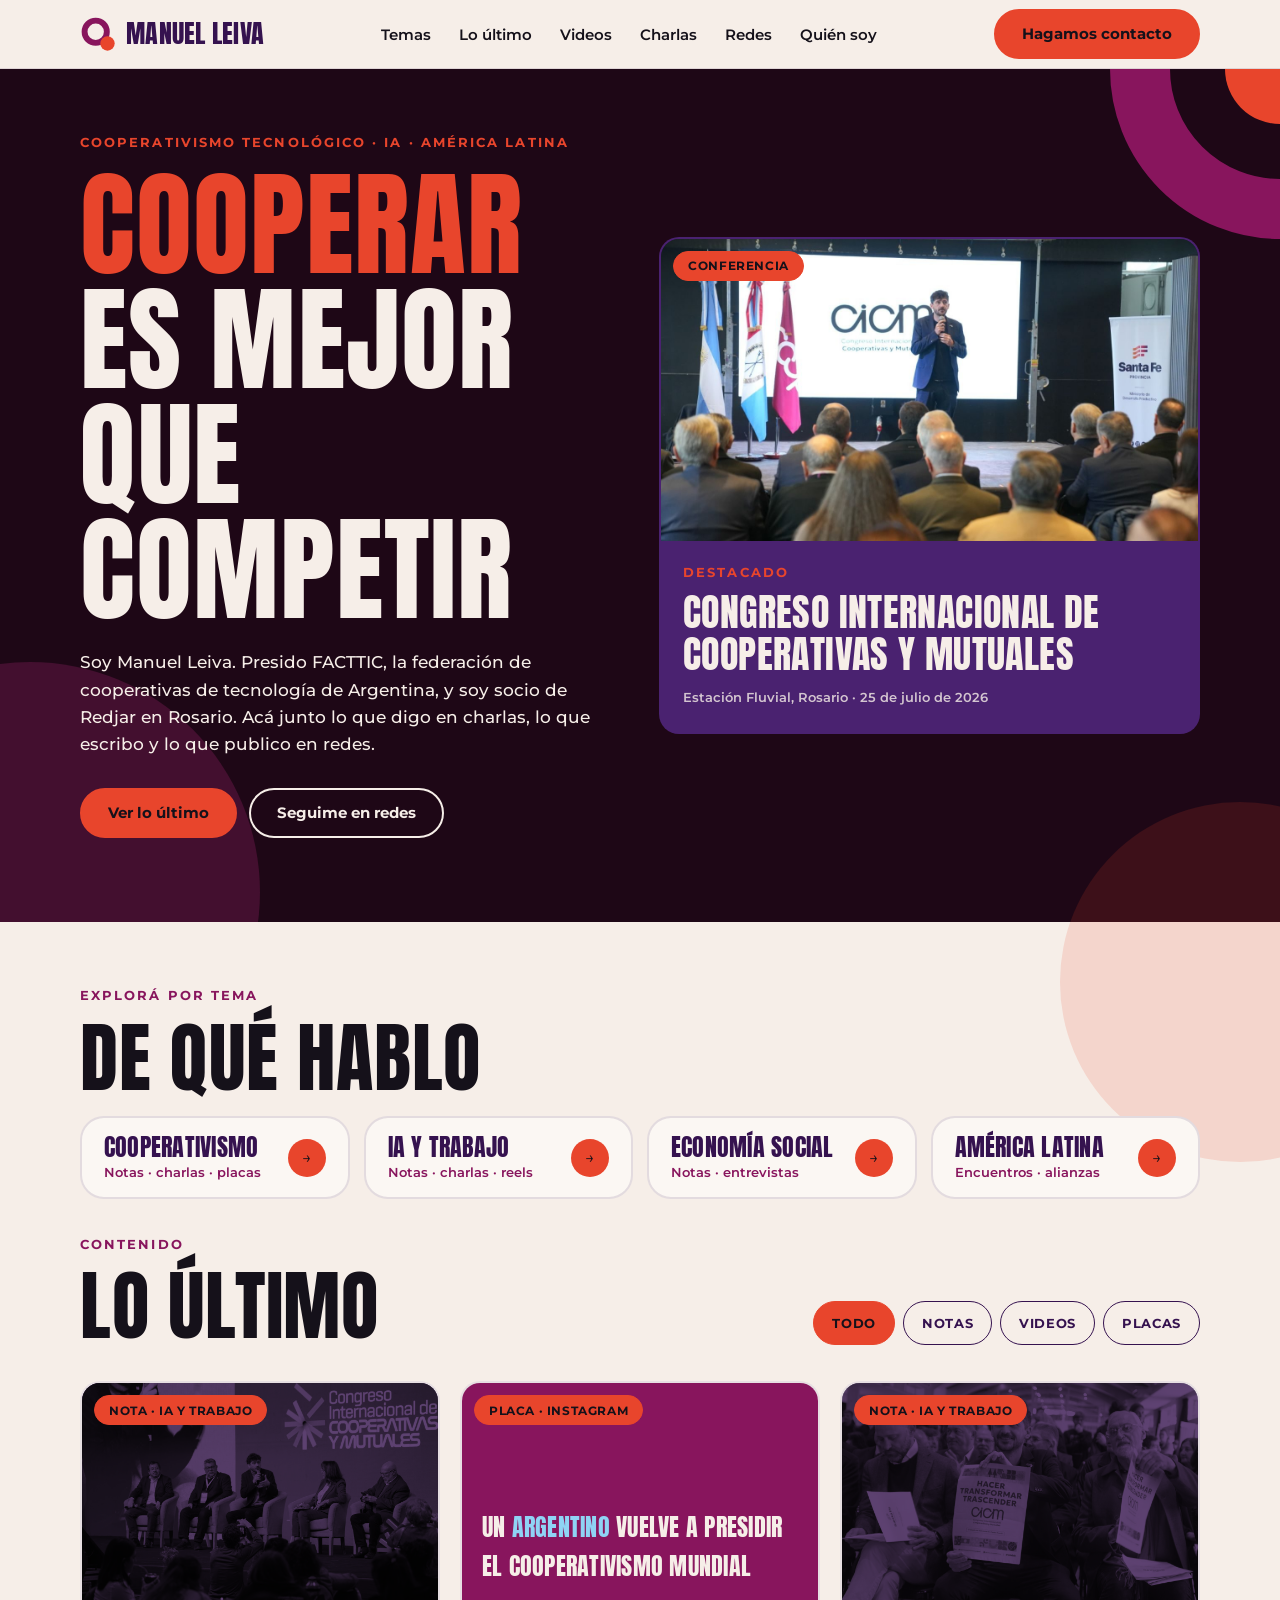
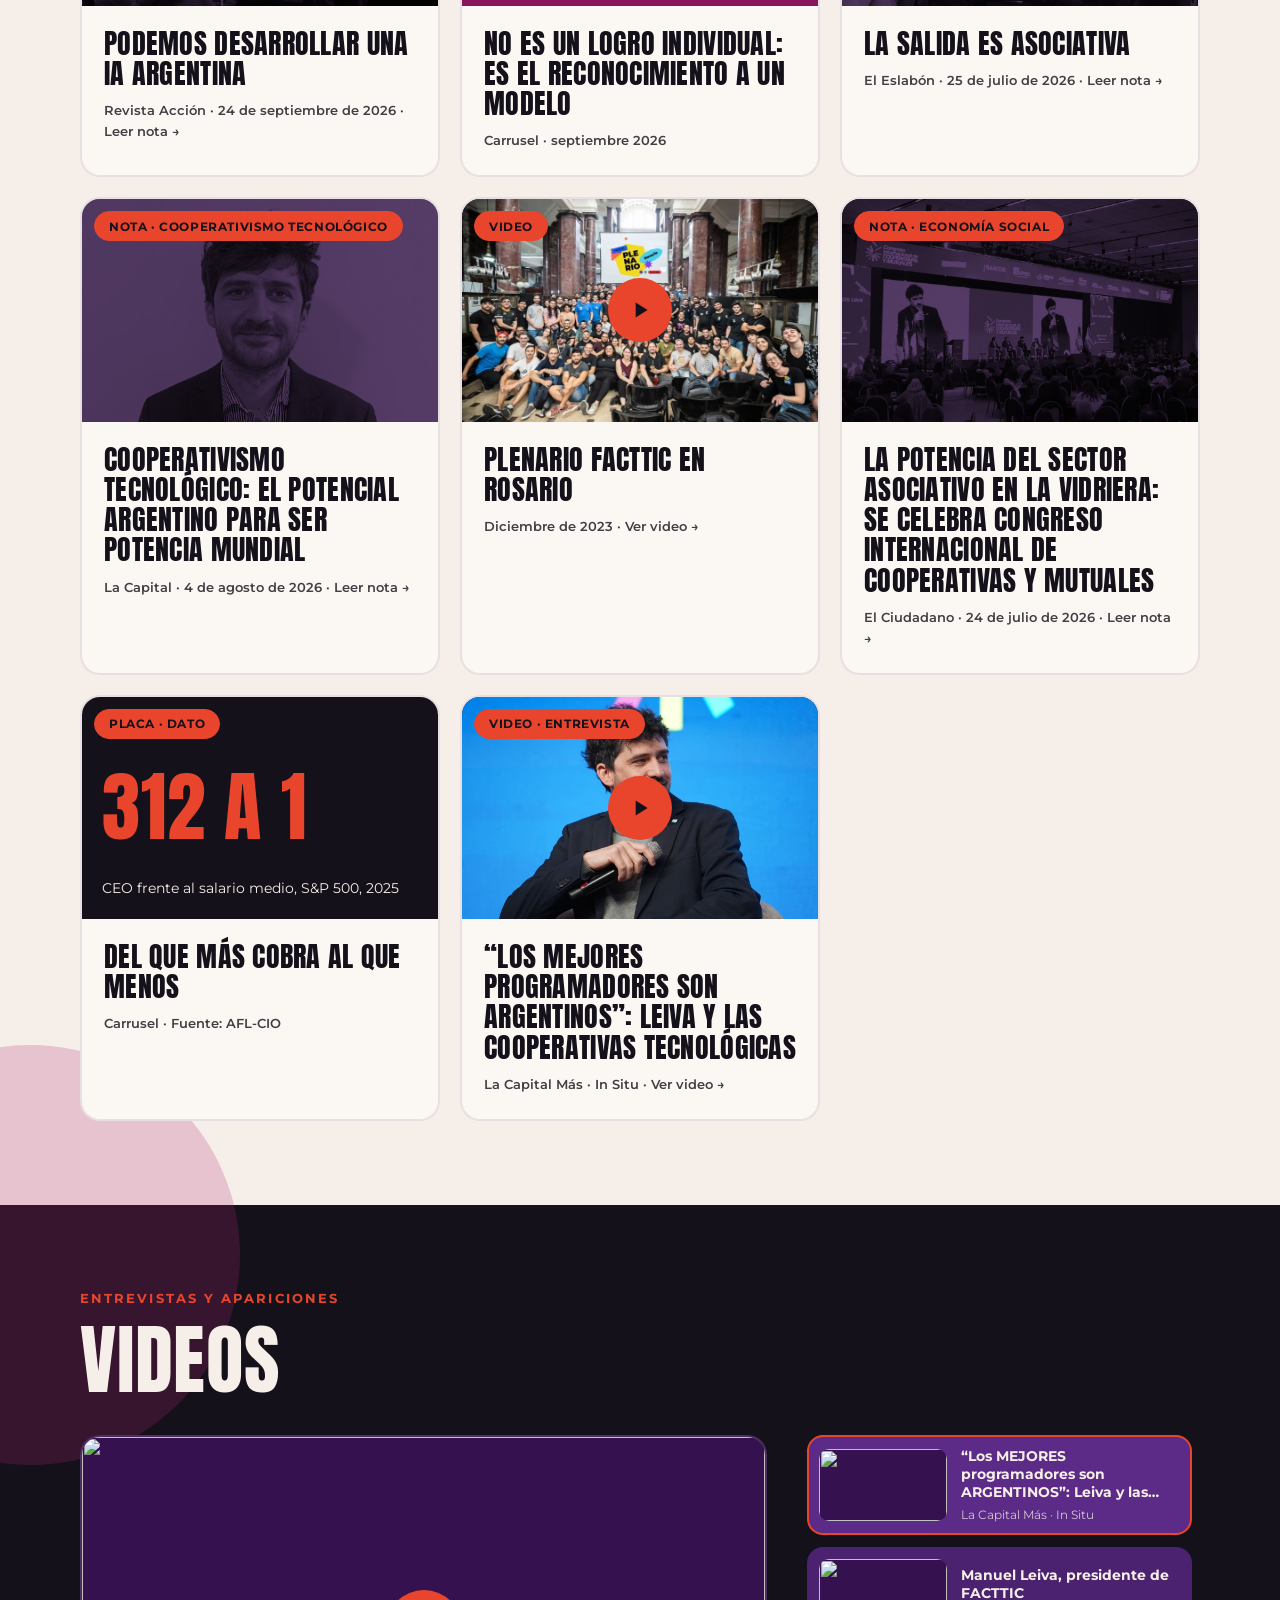
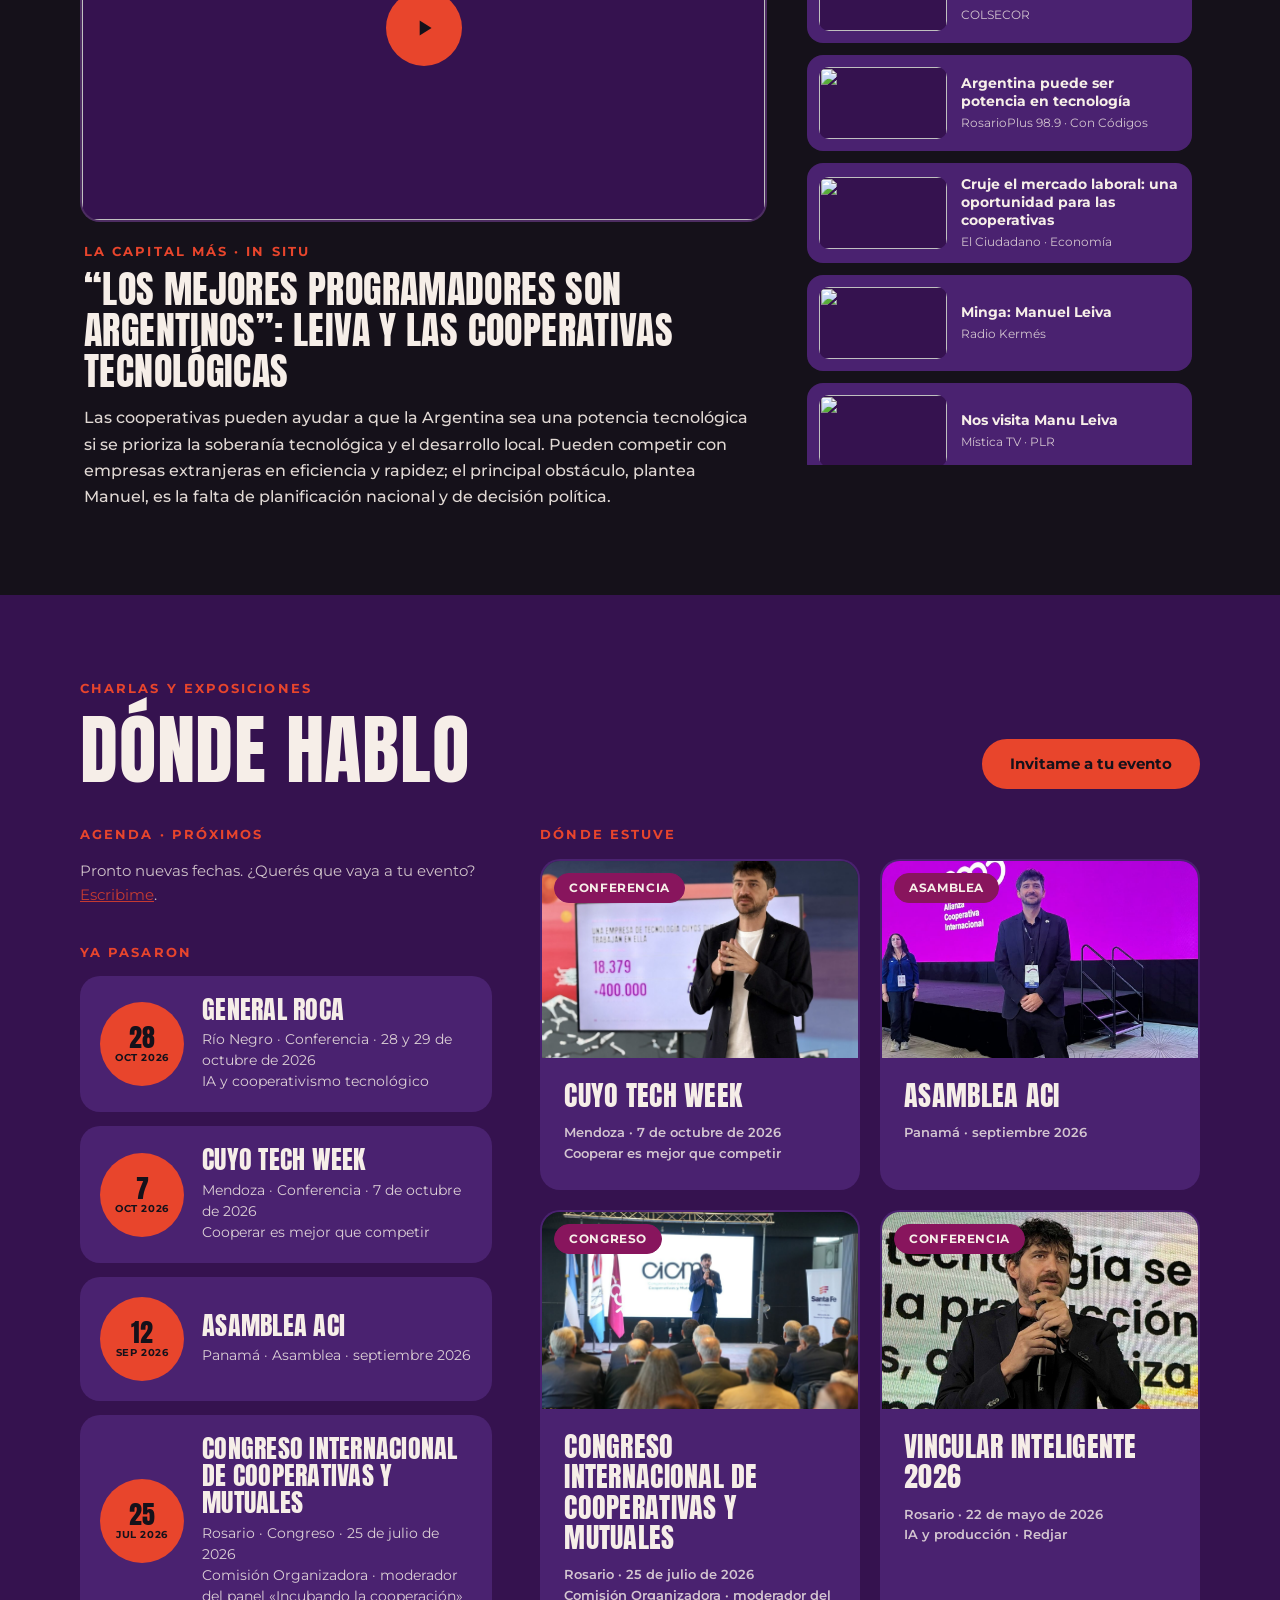
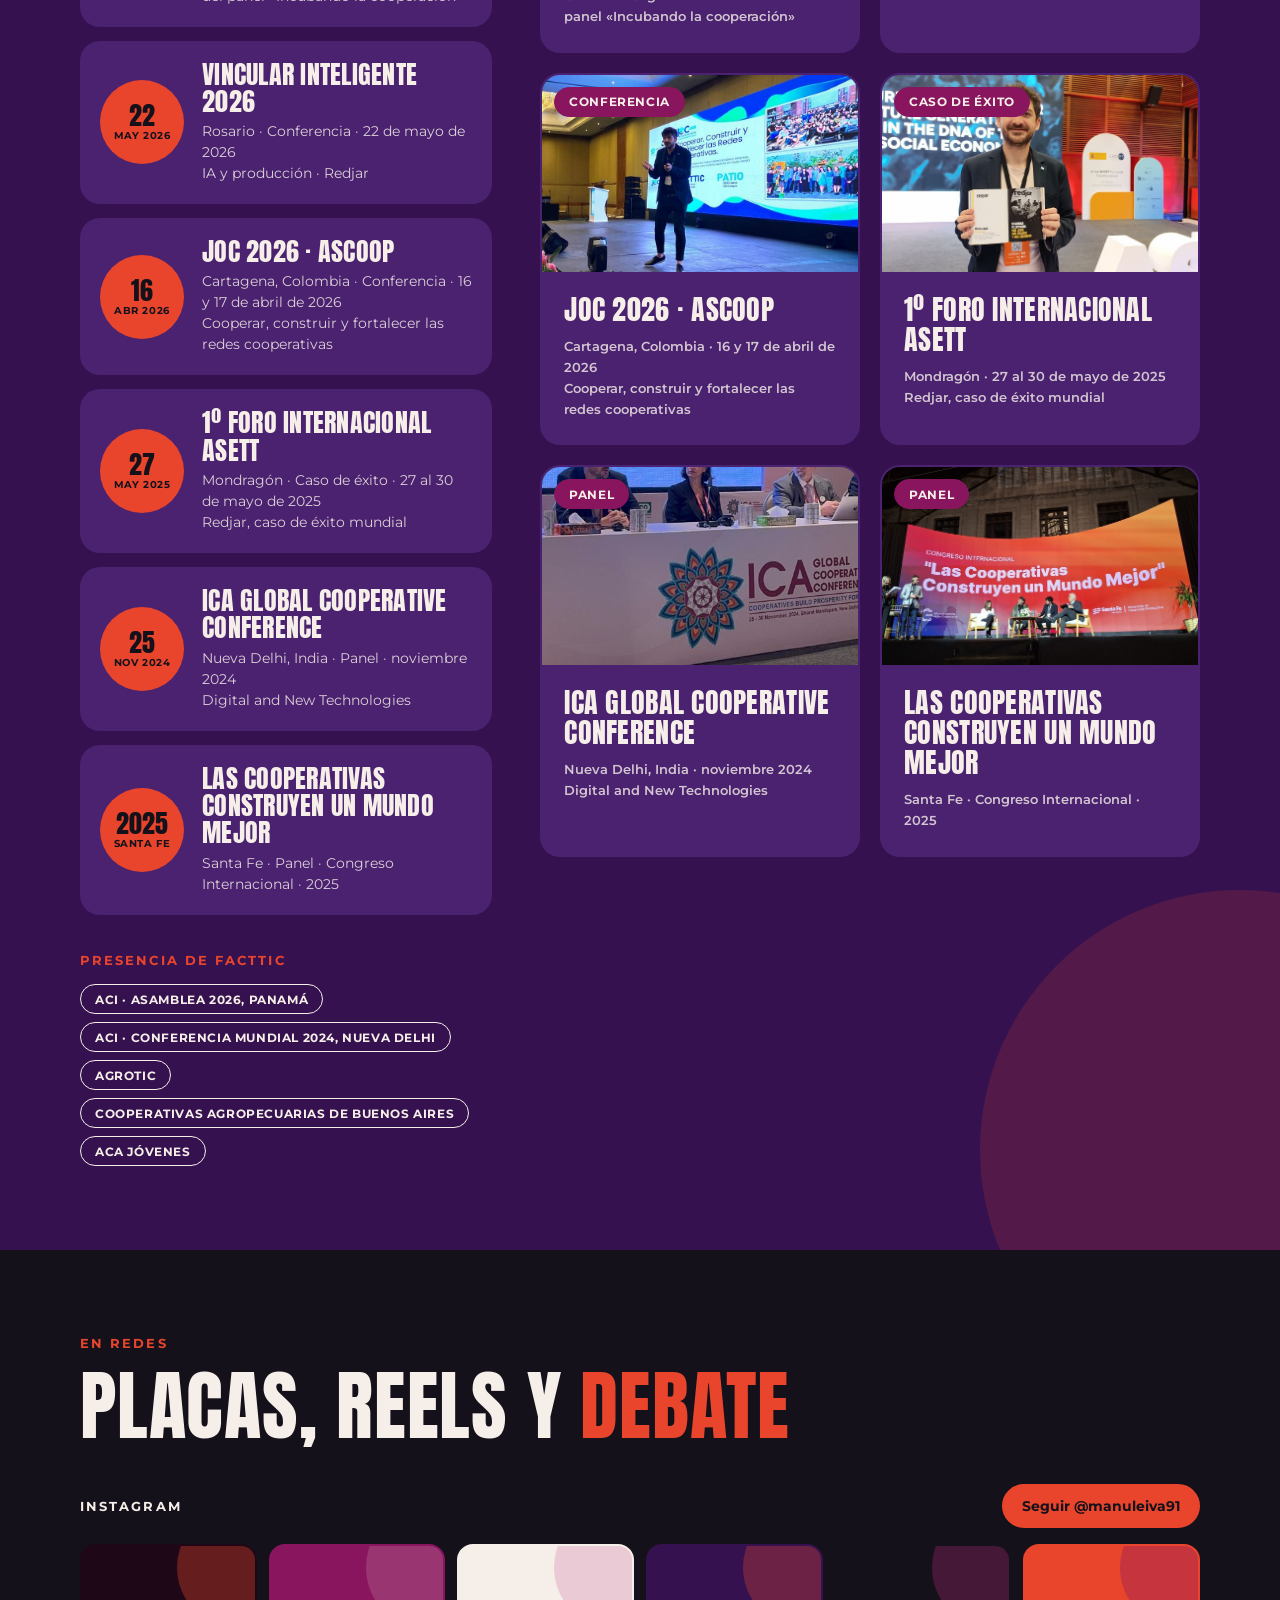
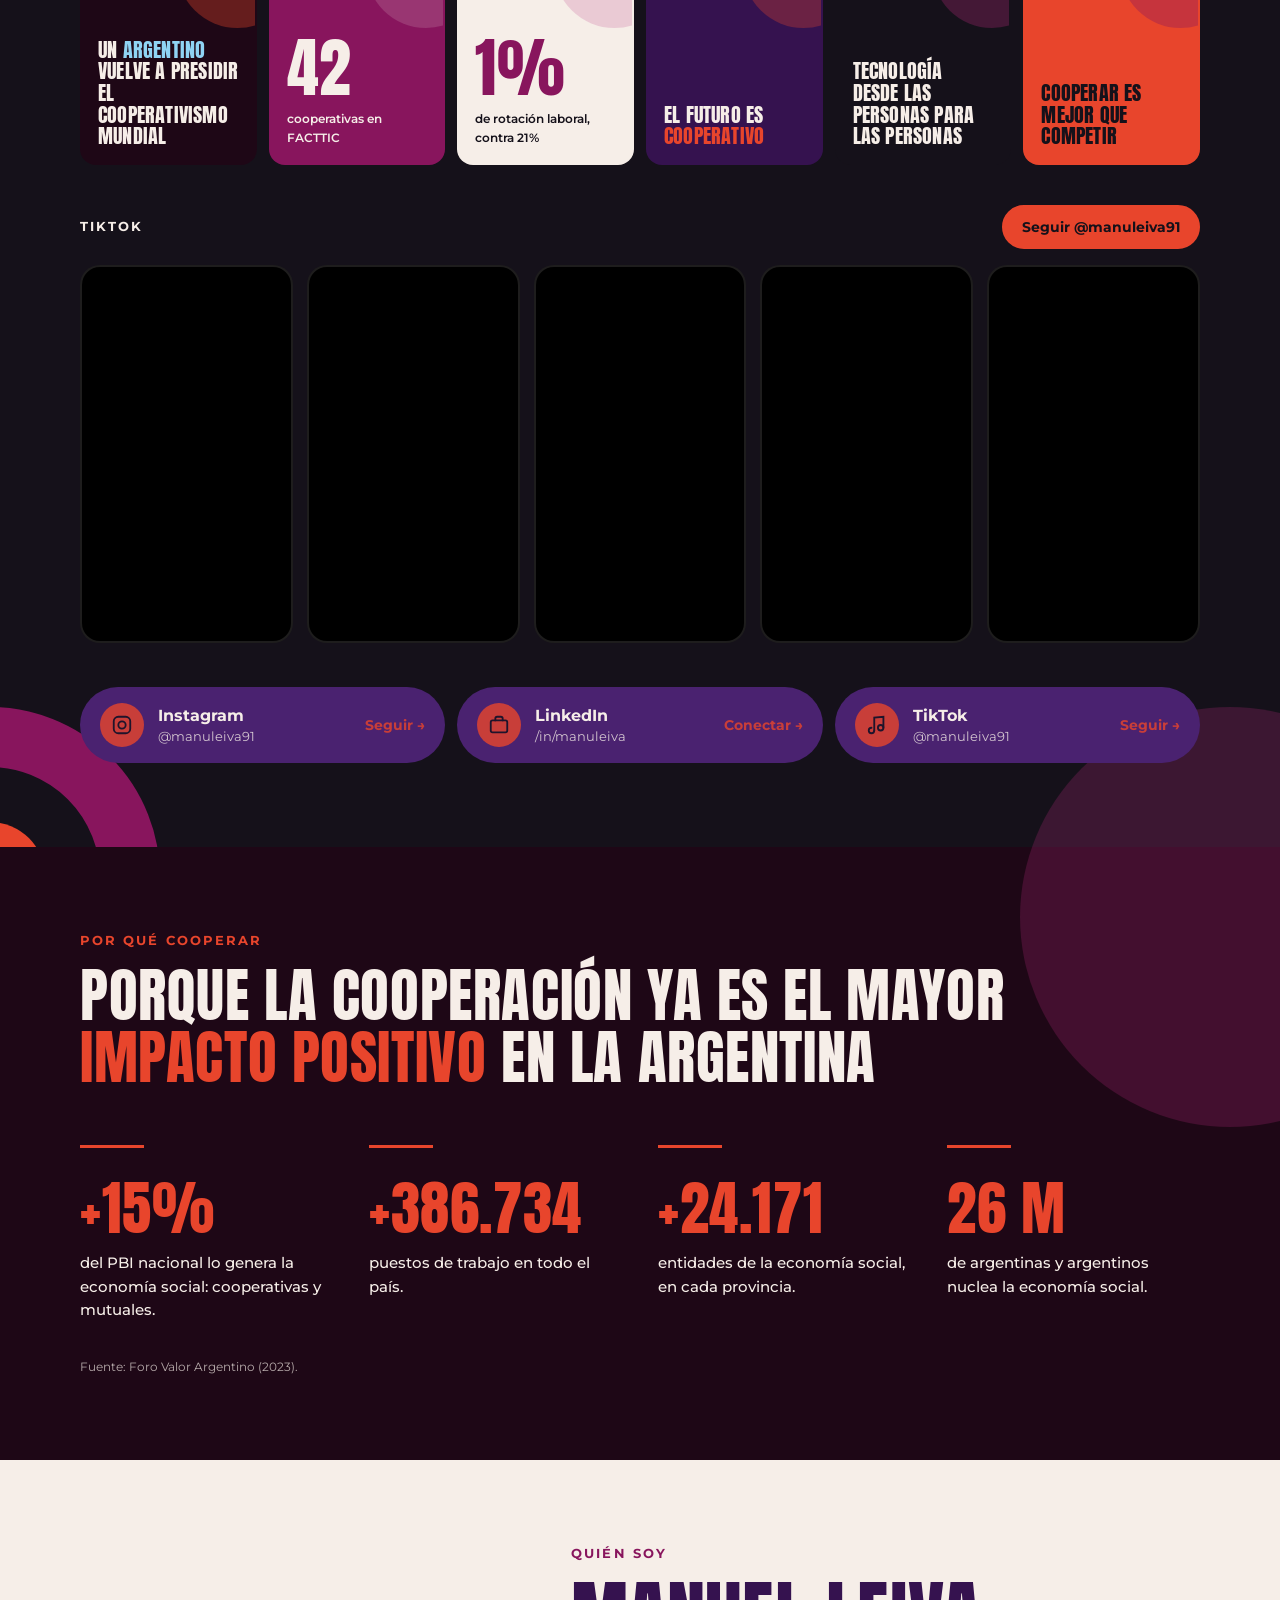
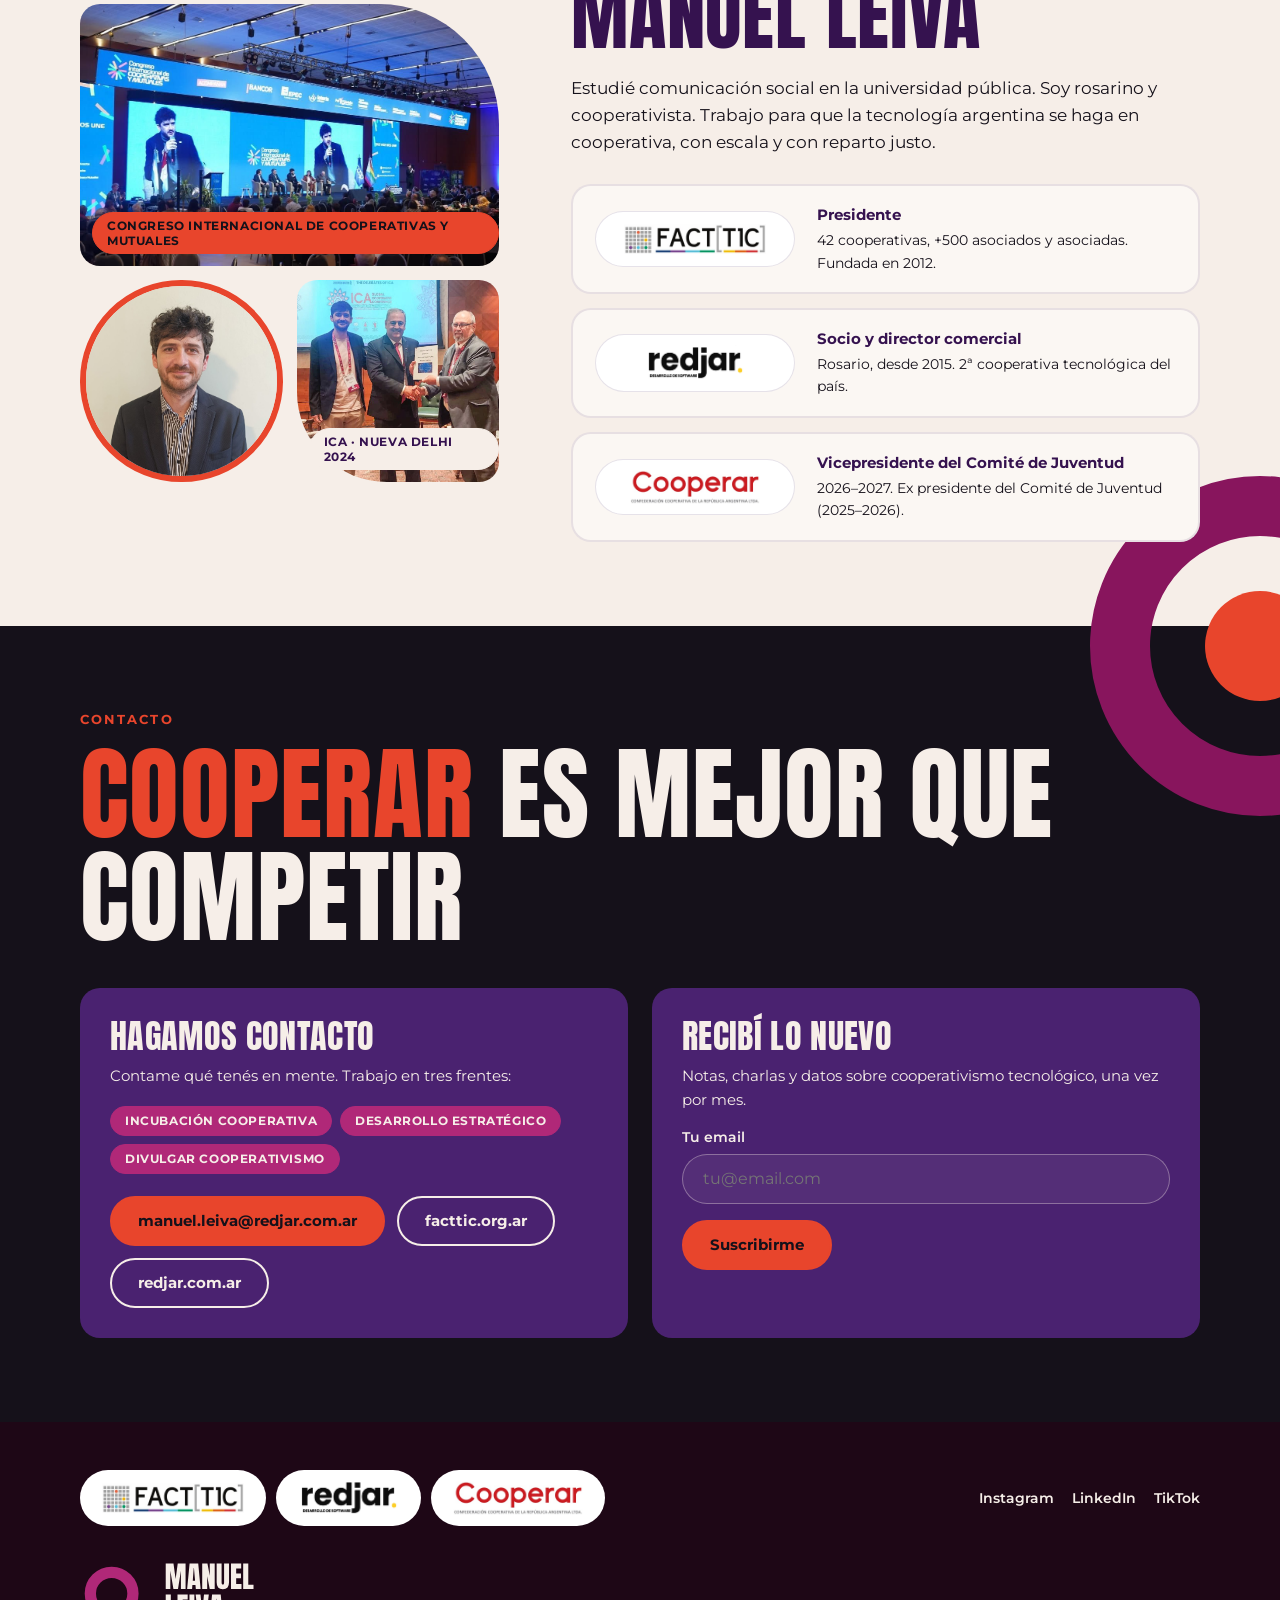
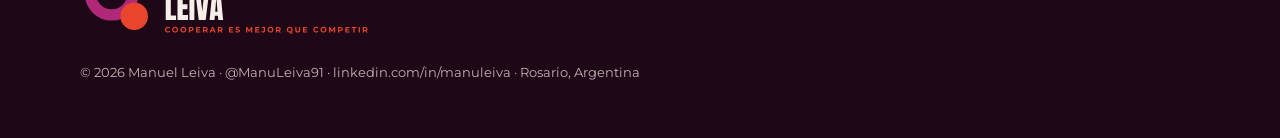
==== commit 99df7de1: "Videos con descripcion, TikTok con reproductores, margenes compactos, De que hablo y texto de Quien " ====
--- a/index.html
+++ b/index.html
@@ -71,7 +71,7 @@
 <div class="wrap">
 <div class="head"><div><p class="kick">Explorá por tema</p><h2 class="d h2">De qué hablo</h2></div></div>
 <div class="topics">
-<a class="topic" href="#ultimo" data-reveal><div><p class="d">Cooperativismo tecnológico</p><small>Notas · charlas · placas</small></div><span class="arr" aria-hidden="true">→</span></a>
+<a class="topic" href="#ultimo" data-reveal><div><p class="d">Cooperativismo</p><small>Notas · charlas · placas</small></div><span class="arr" aria-hidden="true">→</span></a>
 <a class="topic" href="#ultimo" data-reveal><div><p class="d">IA y trabajo</p><small>Notas · charlas · reels</small></div><span class="arr" aria-hidden="true">→</span></a>
 <a class="topic" href="#ultimo" data-reveal><div><p class="d">Economía social</p><small>Notas · entrevistas</small></div><span class="arr" aria-hidden="true">→</span></a>
 <a class="topic" href="#ultimo" data-reveal><div><p class="d">América Latina</p><small>Encuentros · alianzas</small></div><span class="arr" aria-hidden="true">→</span></a>
@@ -104,7 +104,7 @@
 <div class="vwrap">
 <div class="vmain" data-reveal>
 <div class="vplayer" id="video-player"></div>
-<div class="vinfo"><p class="kick" id="video-medio" style="margin:0 0 8px"></p><h3 class="d" id="video-titulo"></h3></div>
+<div class="vinfo"><p class="kick" id="video-medio" style="margin:0 0 8px"></p><h3 class="d" id="video-titulo"></h3><p class="vdesc" id="video-desc"></p></div>
 </div>
 <div class="vlist" id="video-lista" role="list" aria-label="Más videos"></div>
 </div>
@@ -181,7 +181,7 @@
 <div data-reveal>
 <p class="kick">Quién soy</p>
 <h2 class="d h2" style="color:#35124F">Manuel Leiva</h2>
-<p style="font-size:17px;margin:20px 0 0;max-width:640px">Comunicador social de la universidad pública, rosarino y cooperativista. Trabajo para que la tecnología argentina se haga en cooperativa, con escala y con reparto justo.</p>
+<p style="font-size:17px;margin:20px 0 0;max-width:640px">Estudié comunicación social en la universidad pública. Soy rosarino y cooperativista. Trabajo para que la tecnología argentina se haga en cooperativa, con escala y con reparto justo.</p>
 <div class="roles">
 <div class="role"><a class="logo" href="https://www.facttic.org.ar" target="_blank" rel="noopener"><img src="img/logos/facttic.png" alt="FACTTIC"></a><div><b>Presidente</b><p>42 cooperativas, +500 asociados y asociadas. Fundada en 2012.</p></div></div>
 <div class="role"><a class="logo" href="https://www.redjar.com.ar" target="_blank" rel="noopener"><img src="img/logos/redjar.png" alt="Redjar" style="height:36px"></a><div><b>Socio y director comercial</b><p>Rosario, desde 2015. 2ª cooperativa tecnológica del país.</p></div></div>
--- a/css/estilos.css
+++ b/css/estilos.css
@@ -2,7 +2,7 @@
 a{color:#E8452C}a:hover{color:#B02878}
 .v2{container-type:inline-size;font-family:'Montserrat',system-ui,sans-serif;color:#15111A;background:#F6EEE8;overflow-x:clip;-webkit-text-size-adjust:100%}
 .v2 *{box-sizing:border-box}
-.in{position:relative;--gl:20px;--gr:20px;--pad:72px}
+.in{position:relative;--gl:20px;--gr:20px;--pad:48px}
 .d{font-family:'Anton',Impact,'Arial Narrow',sans-serif;font-weight:400;text-transform:uppercase;line-height:1.05;letter-spacing:.01em;margin:0}
 .v2 p{line-height:1.6}
 .wrap{position:relative;z-index:1;max-width:1400px;margin:0 auto;padding-left:var(--gl);padding-right:var(--gr)}
@@ -173,7 +173,7 @@
 }
 /* tablet */
 @container (min-width: 768px){
-.in{--gl:48px;--gr:48px;--pad:104px}
+.in{--gl:48px;--gr:48px;--pad:68px}
 .topics{grid-template-columns:repeat(2,minmax(0,1fr))}
 .feed{grid-template-columns:repeat(2,minmax(0,1fr))}
 .talkgrid{grid-template-columns:repeat(2,minmax(0,1fr))}
@@ -185,7 +185,7 @@
 }
 /* desktop */
 @container (min-width: 1280px){
-.in{--gl:80px;--gr:80px;--pad:128px}
+.in{--gl:80px;--gr:80px;--pad:84px}
 .links{display:flex;flex-direction:row;gap:28px;padding:0}
 .links a{font-size:15px;padding:8px 0}
 .ncta{display:inline-flex}
@@ -241,6 +241,7 @@
 .vposter .play{transition:transform .2s ease;width:76px;height:76px}
 .vinfo{padding:20px 4px 0}
 .vinfo h3{font-size:clamp(1.6rem,3cqi,2.6rem);line-height:1.06}
+.vdesc{font-size:16px;line-height:1.65 !important;font-weight:500;margin:14px 0 0;max-width:680px;opacity:.9}
 .vlist{display:flex;flex-direction:column;gap:12px}
 .vitem{display:grid;grid-template-columns:128px minmax(0,1fr);gap:14px;align-items:center;text-align:left;font-family:inherit;color:#F6EEE8;background:#4A2270;border:2px solid transparent;border-radius:16px;padding:10px;cursor:pointer;transition:border-color .25s ease,transform .25s ease}
 .vitem:hover{border-color:#E8452C;transform:translateY(-2px)}
@@ -249,6 +250,14 @@
 .vitem .vt img{position:absolute;inset:0;width:100%;height:100%;object-fit:cover}
 .vitem b{display:-webkit-box;-webkit-box-orient:vertical;-webkit-line-clamp:3;overflow:hidden;font-size:14px;line-height:1.3;font-weight:700}
 .vitem small{display:block;margin-top:5px;font-size:12px;line-height:1.35;opacity:.8}
+/* tiktok: reproductores oficiales en 9:16 con el borde de la web */
+.ttplayers{display:flex;gap:14px;overflow-x:auto;scroll-snap-type:x mandatory;-webkit-overflow-scrolling:touch;padding-bottom:12px;margin-right:calc(-1 * var(--gr));padding-right:var(--gr);scrollbar-width:thin;scrollbar-color:#E8452C transparent}
+.ttp{flex:0 0 min(300px,72%);aspect-ratio:9/16;border-radius:20px;overflow:hidden;background:#000;border:2px solid rgba(246,238,232,.12);scroll-snap-align:start}
+.ttp iframe{display:block;width:100%;height:100%;border:0}
+@container (min-width: 1280px){
+.ttplayers{margin-right:0;padding-right:0}
+.ttp{flex:1 1 0;min-width:0;max-width:300px}
+}
 /* tiktok nativo: texto del video acotado */
 .reel .cap{display:-webkit-box;-webkit-box-orient:vertical;-webkit-line-clamp:3;overflow:hidden}
 @container (min-width: 768px){
@@ -263,6 +272,17 @@
 .vposter .play{width:60px;height:60px}
 }
 @media (prefers-reduced-motion: reduce){.vitem,.vposter .play{transition:none}}
+/* "De qué hablo": versión compacta */
+#temas{padding:48px 0 28px}
+#temas .head{margin-bottom:20px}
+.topic{padding:16px 20px}
+.topic .d{font-size:24px;line-height:1.1}
+.topic small{margin-top:2px}
+@container (min-width: 1280px){
+#temas{padding:64px 0 36px}
+.topic{flex-direction:row;align-items:center;padding:16px 22px;min-height:0}
+.topic .arr{margin-top:0;width:38px;height:38px}
+}
 /* agenda: eventos pasados sin link no reaccionan al hover */
 div.ev-pasado:hover{transform:none;border-color:transparent}
 @container (max-width: 767px){
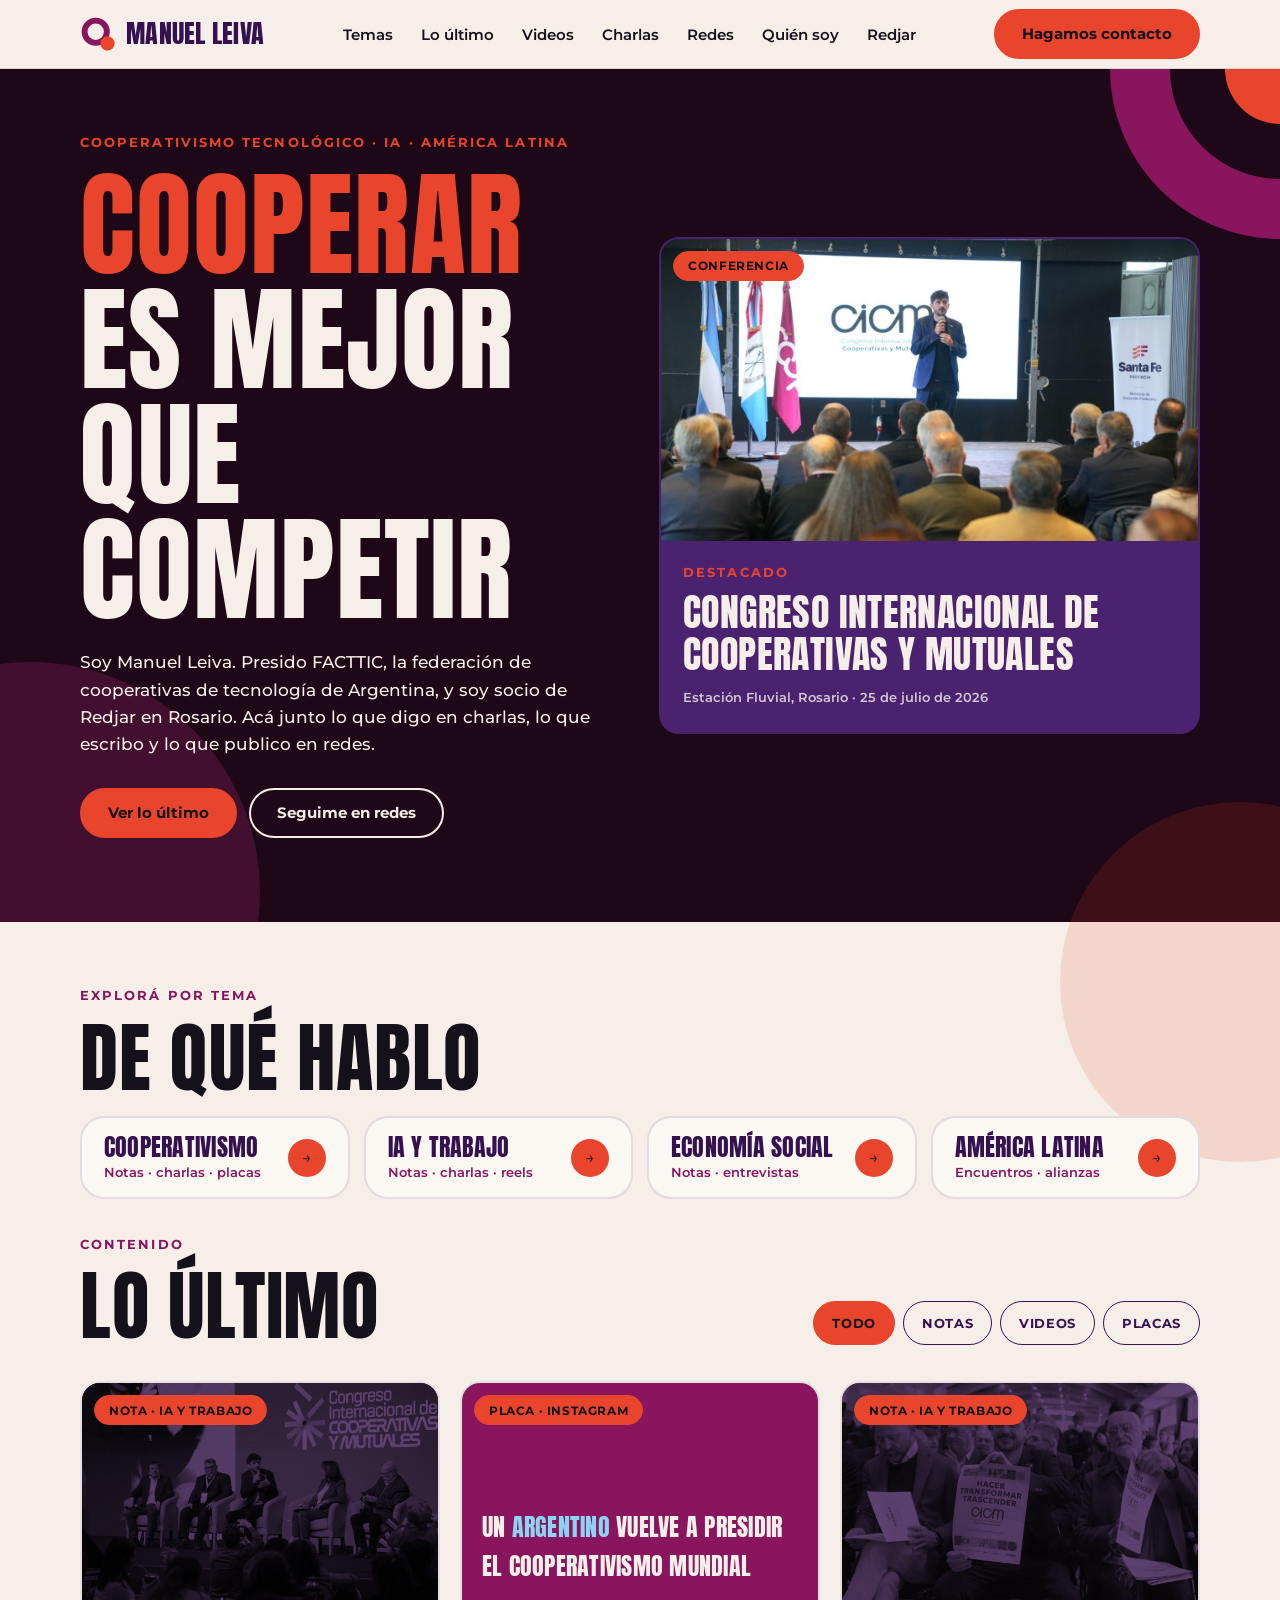
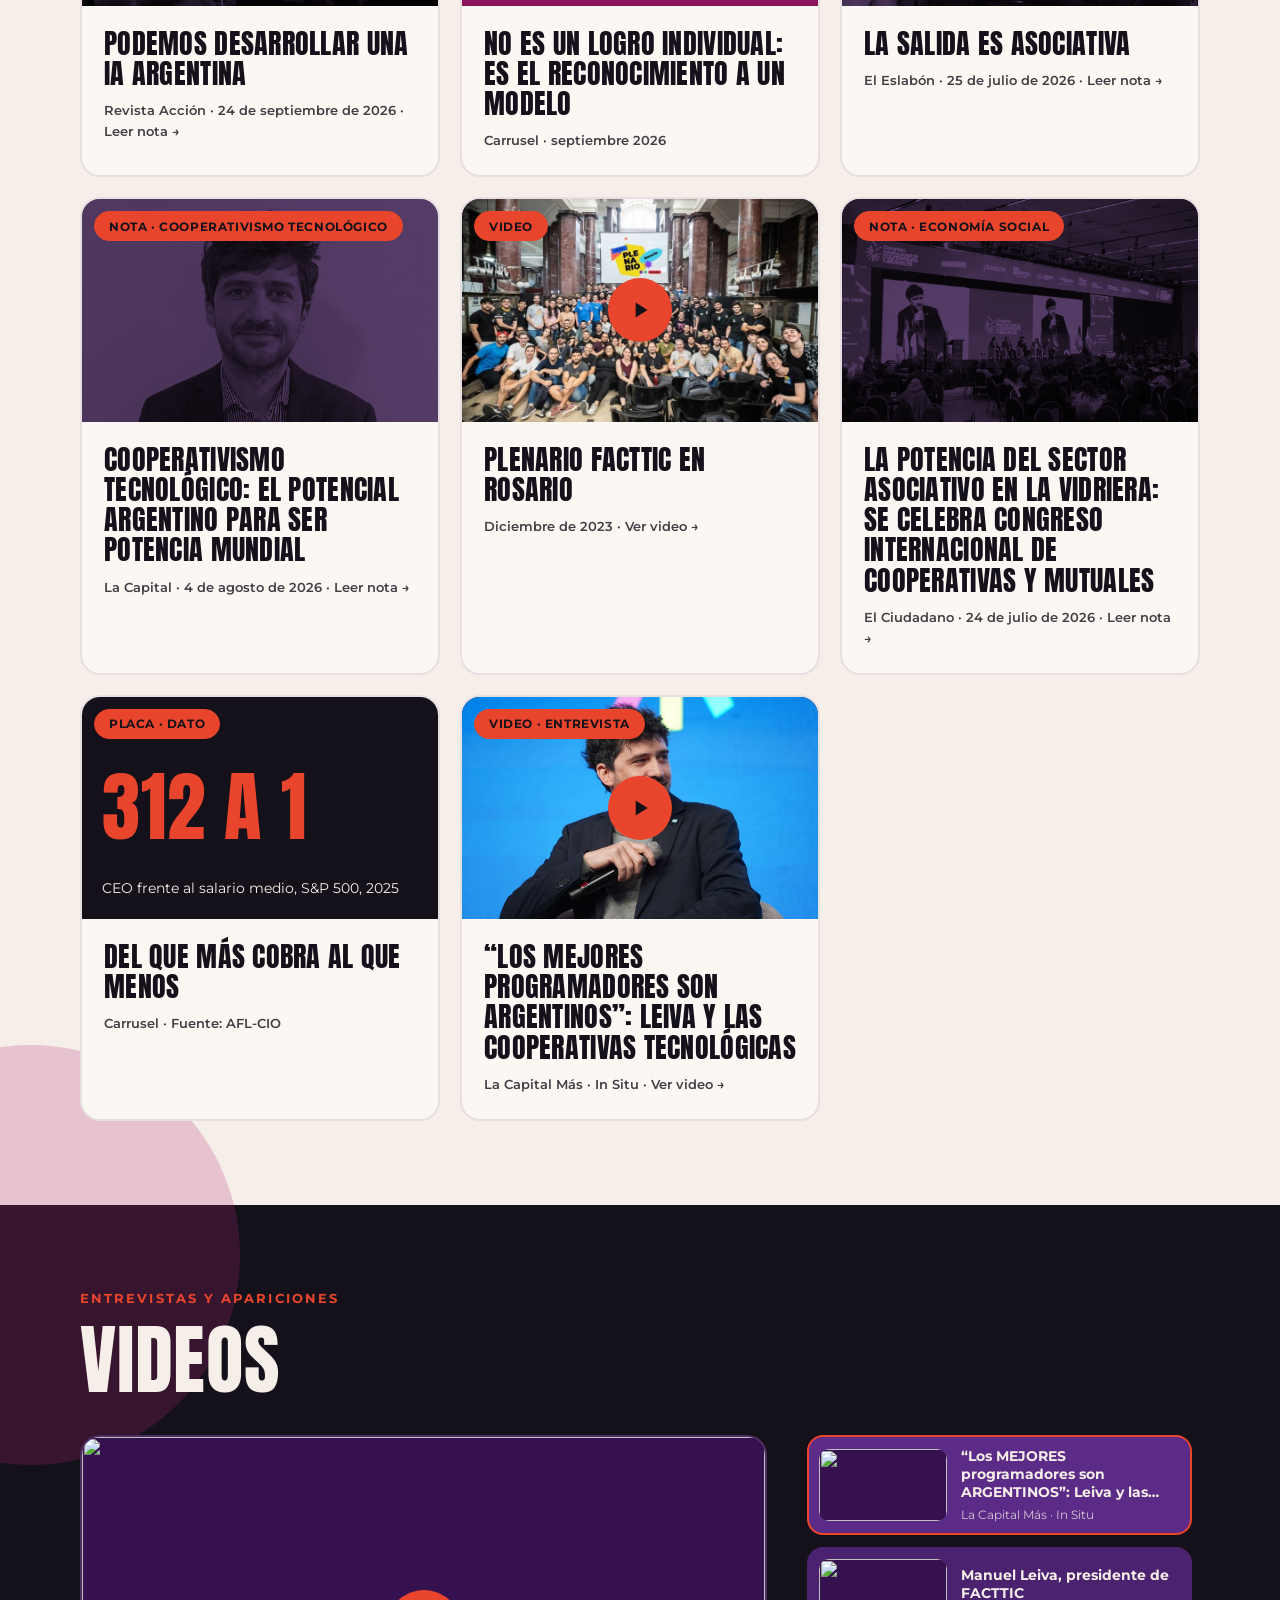
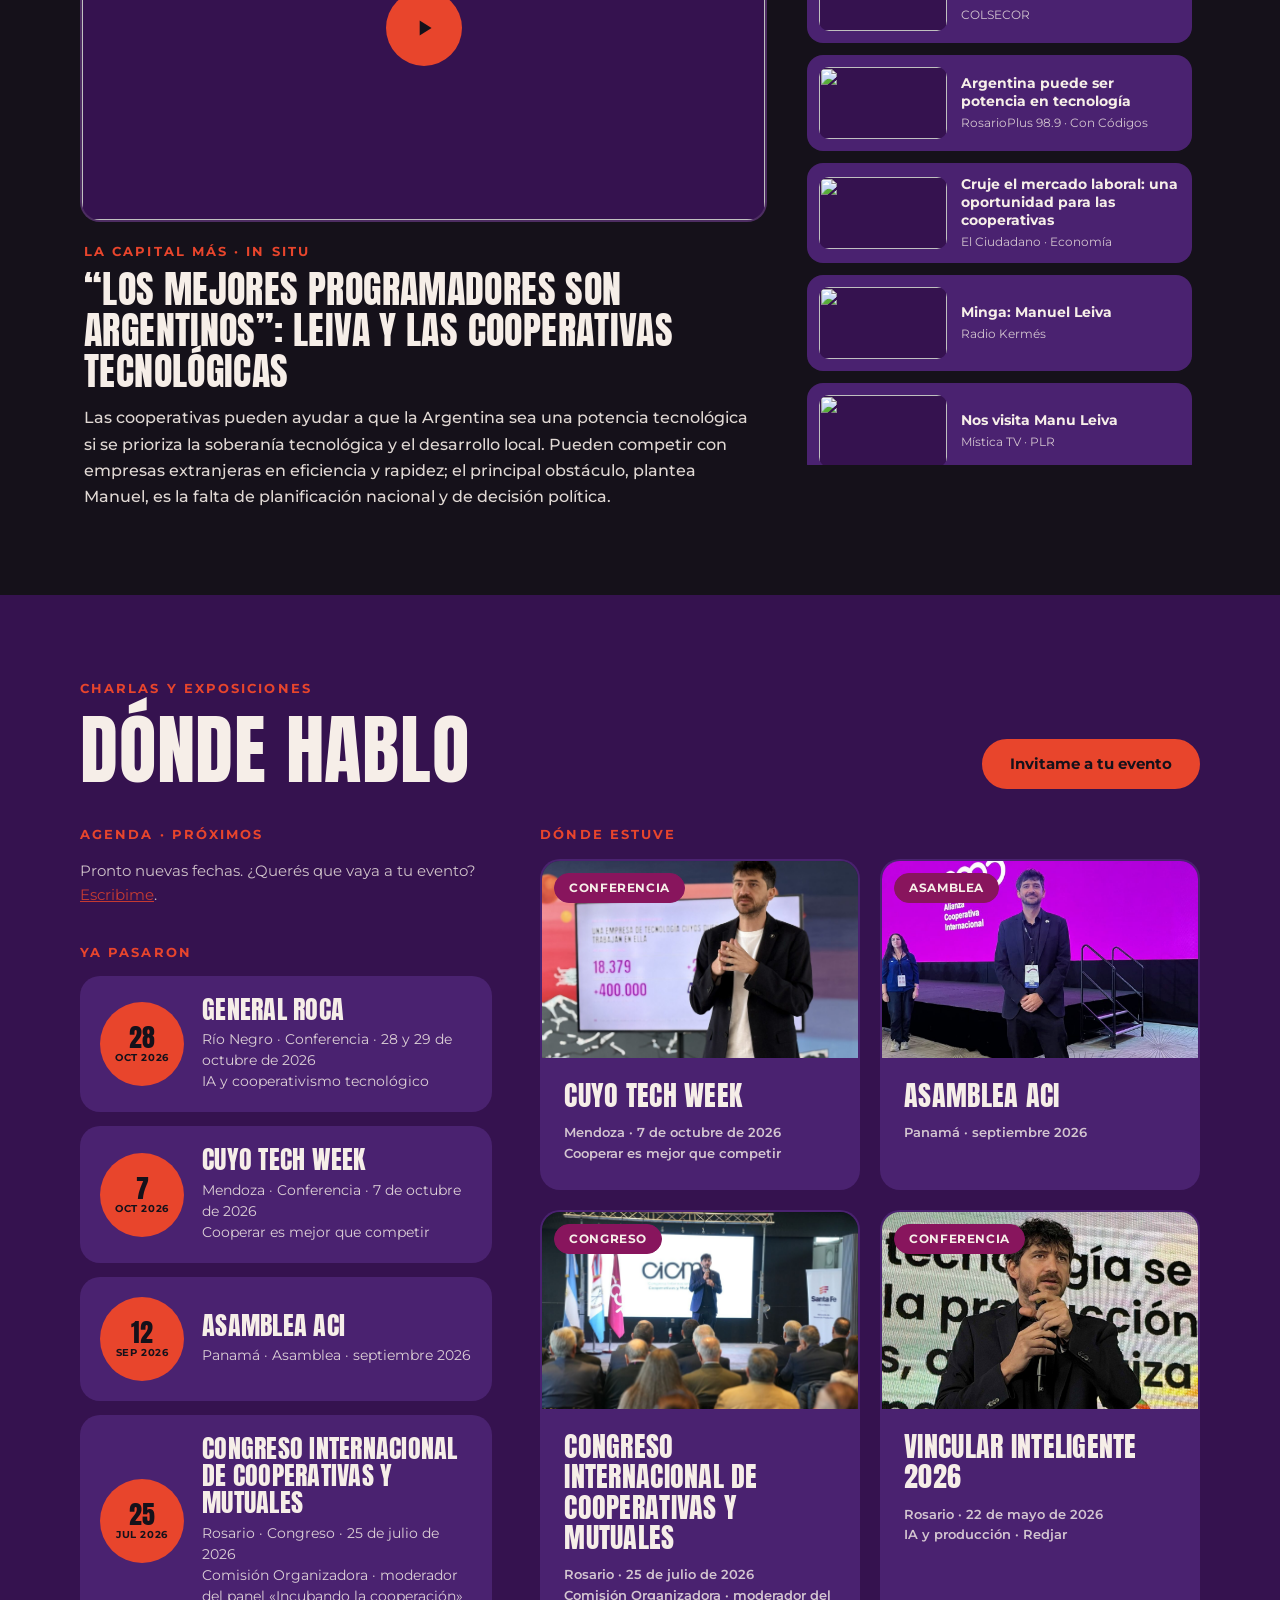
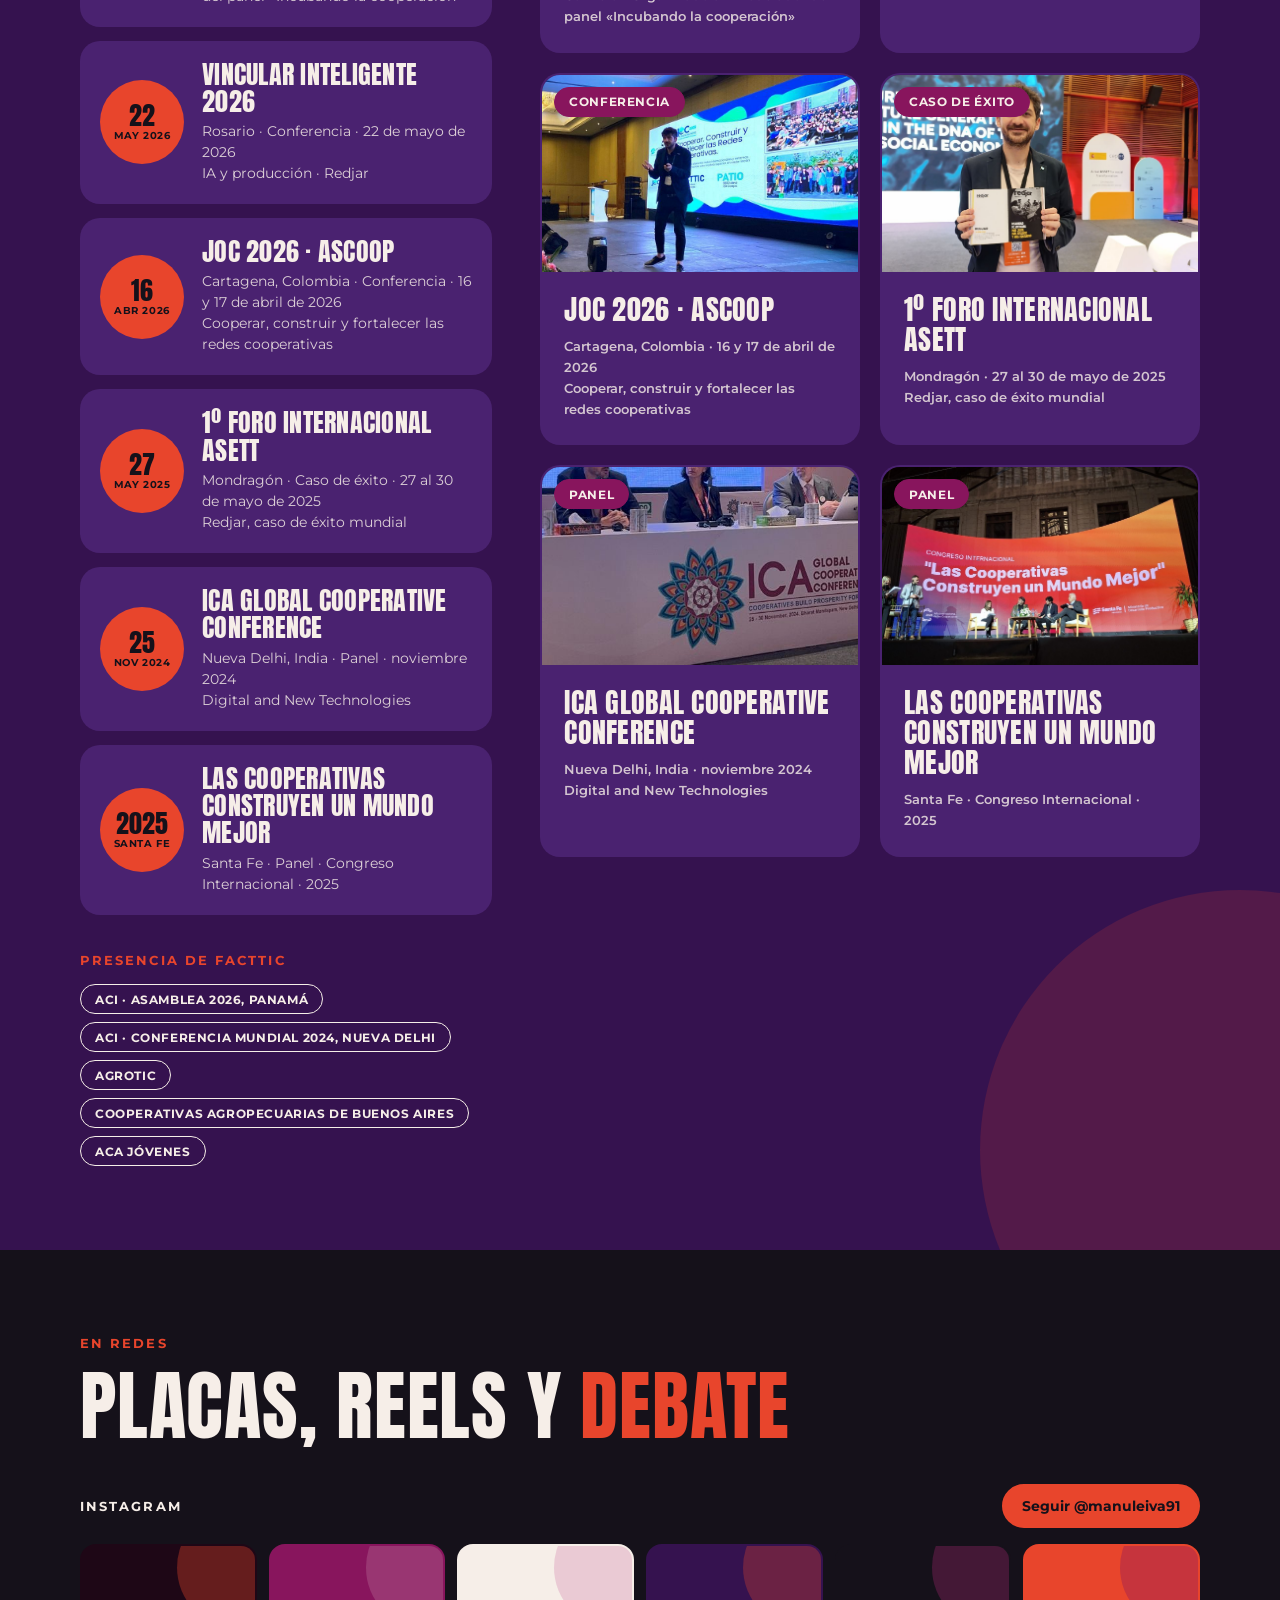
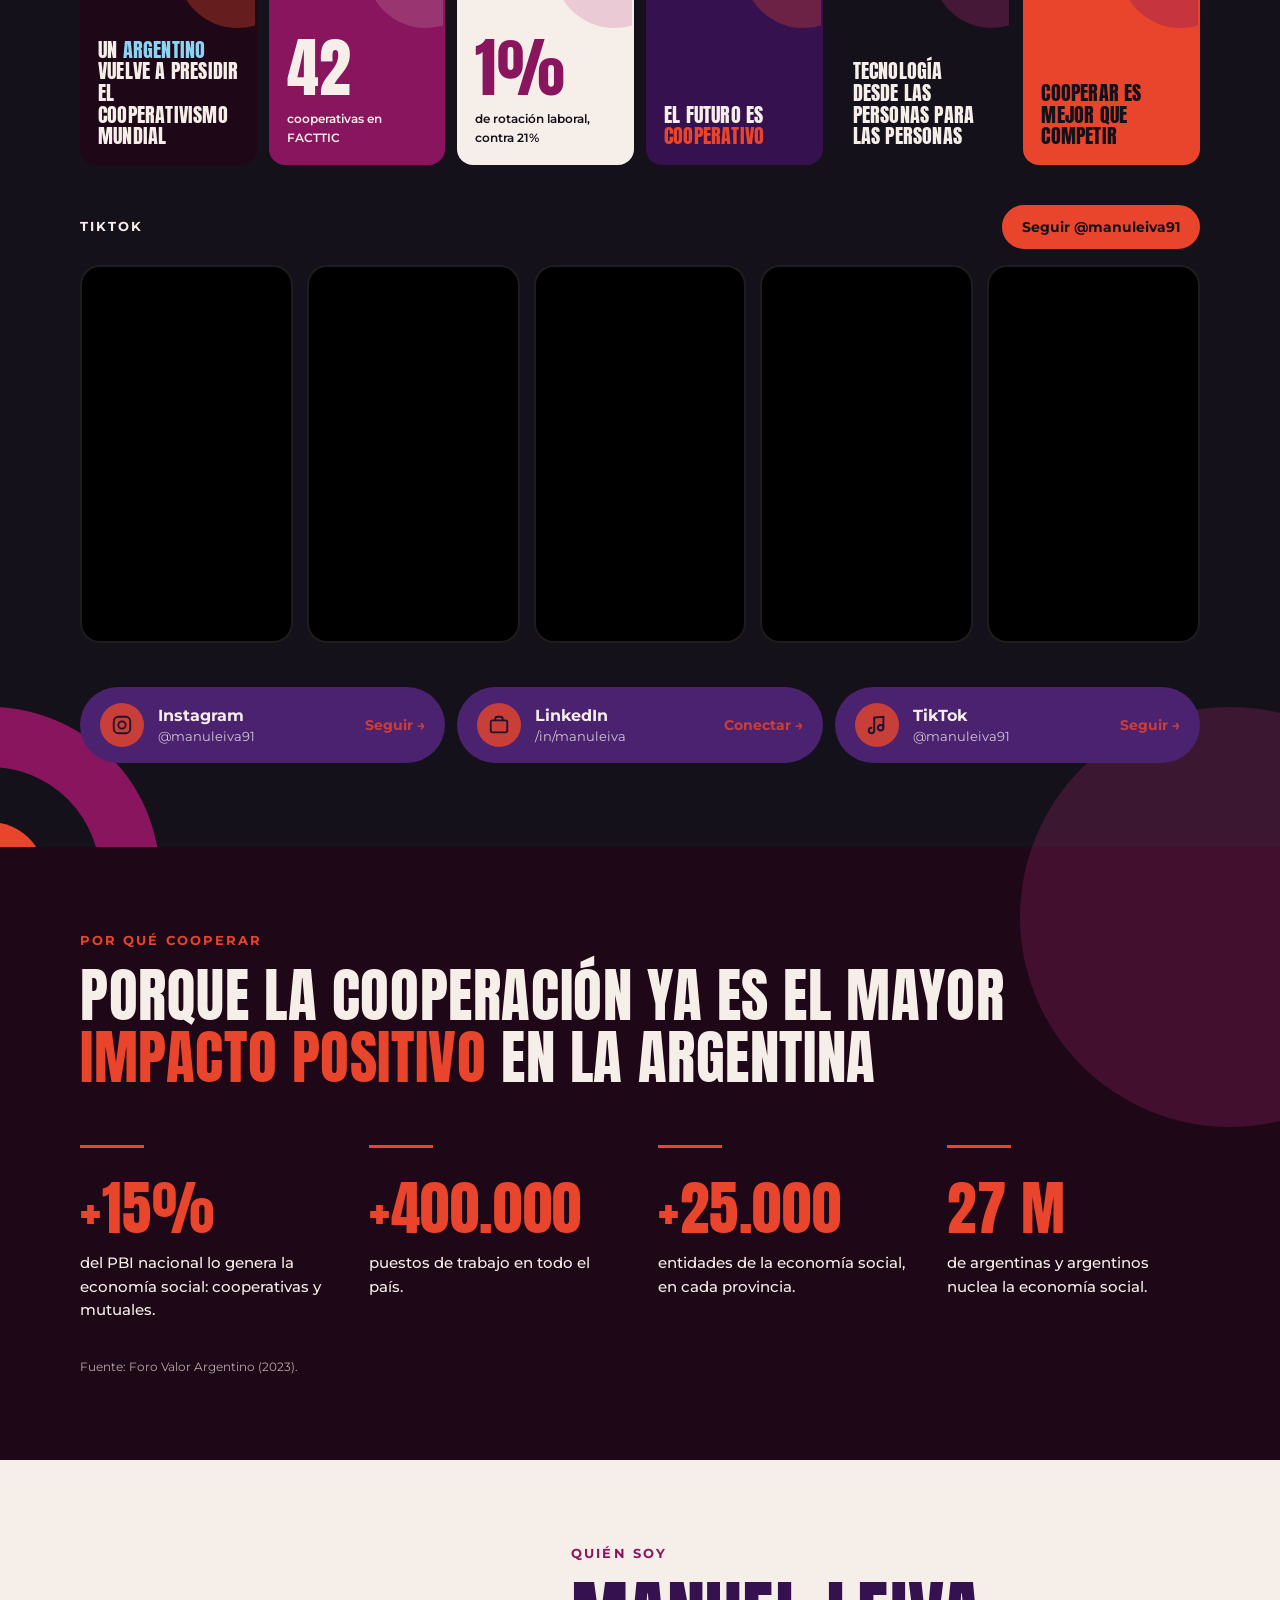
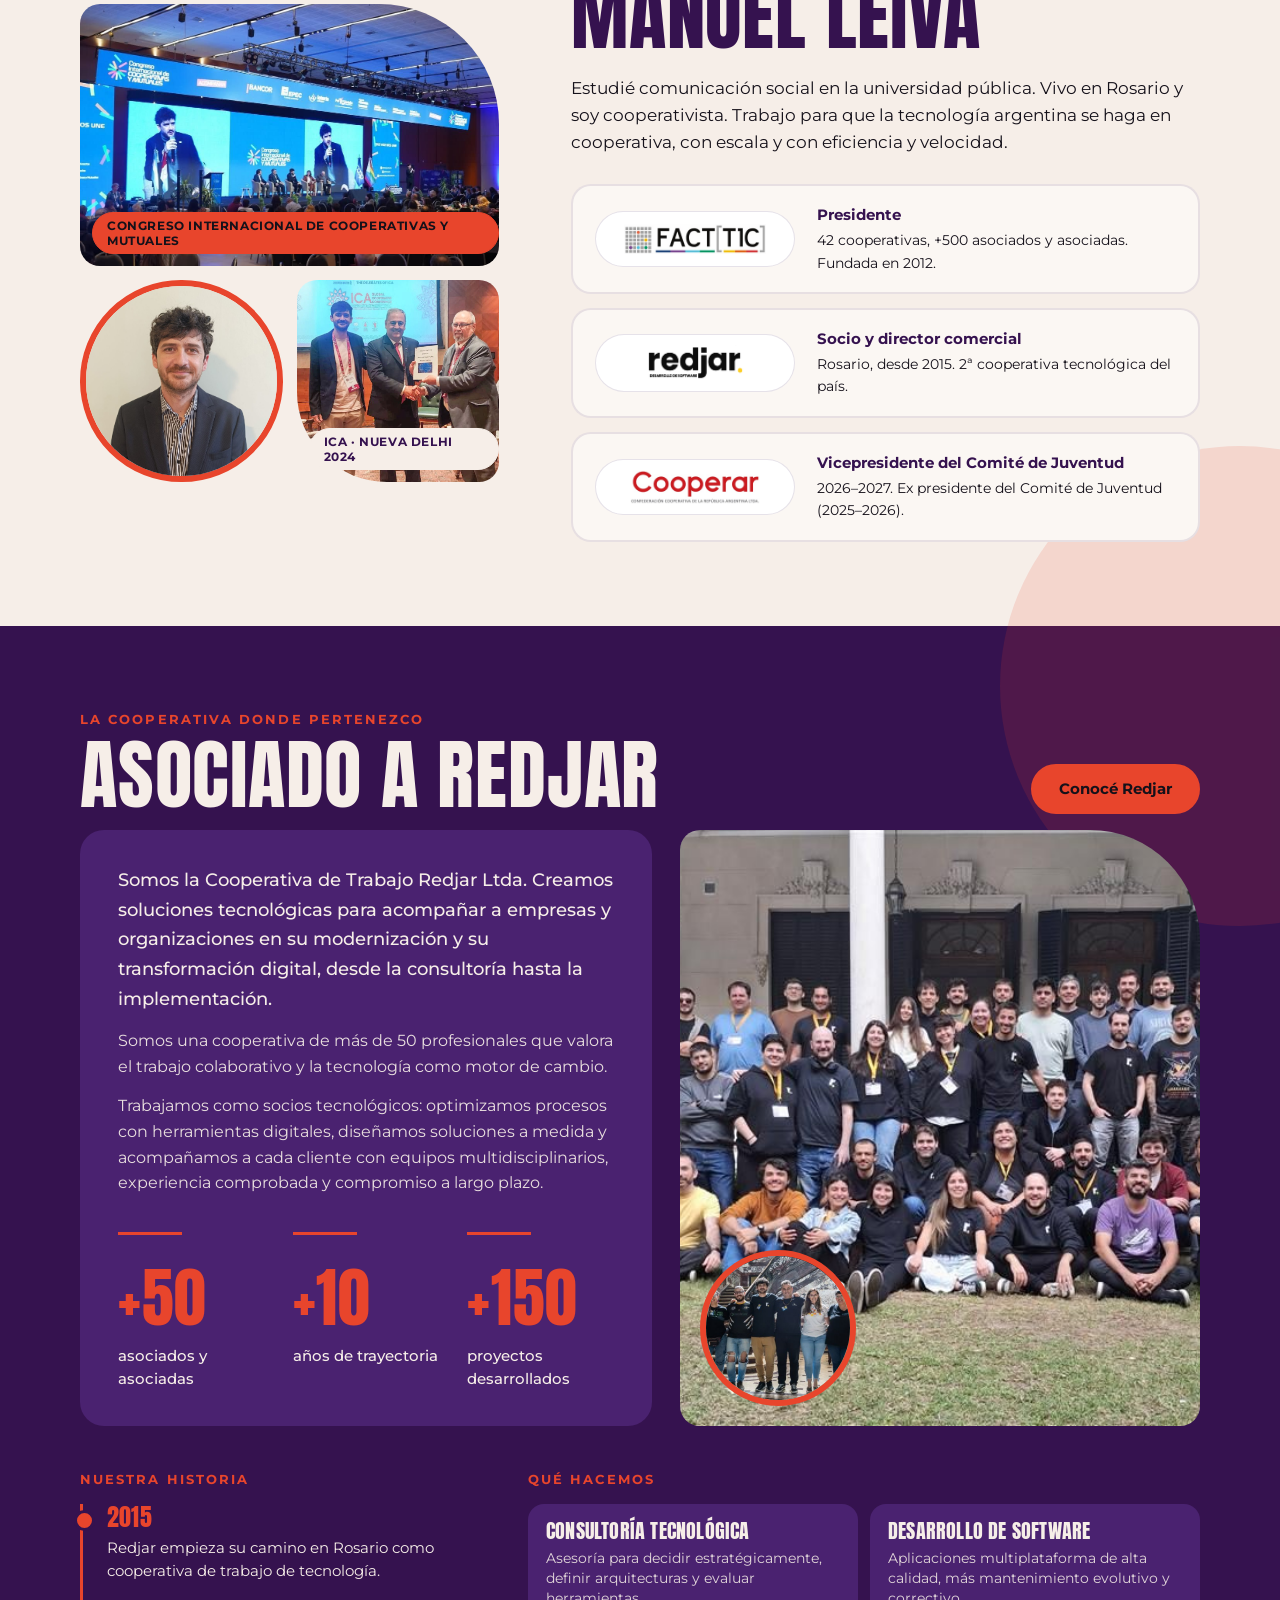
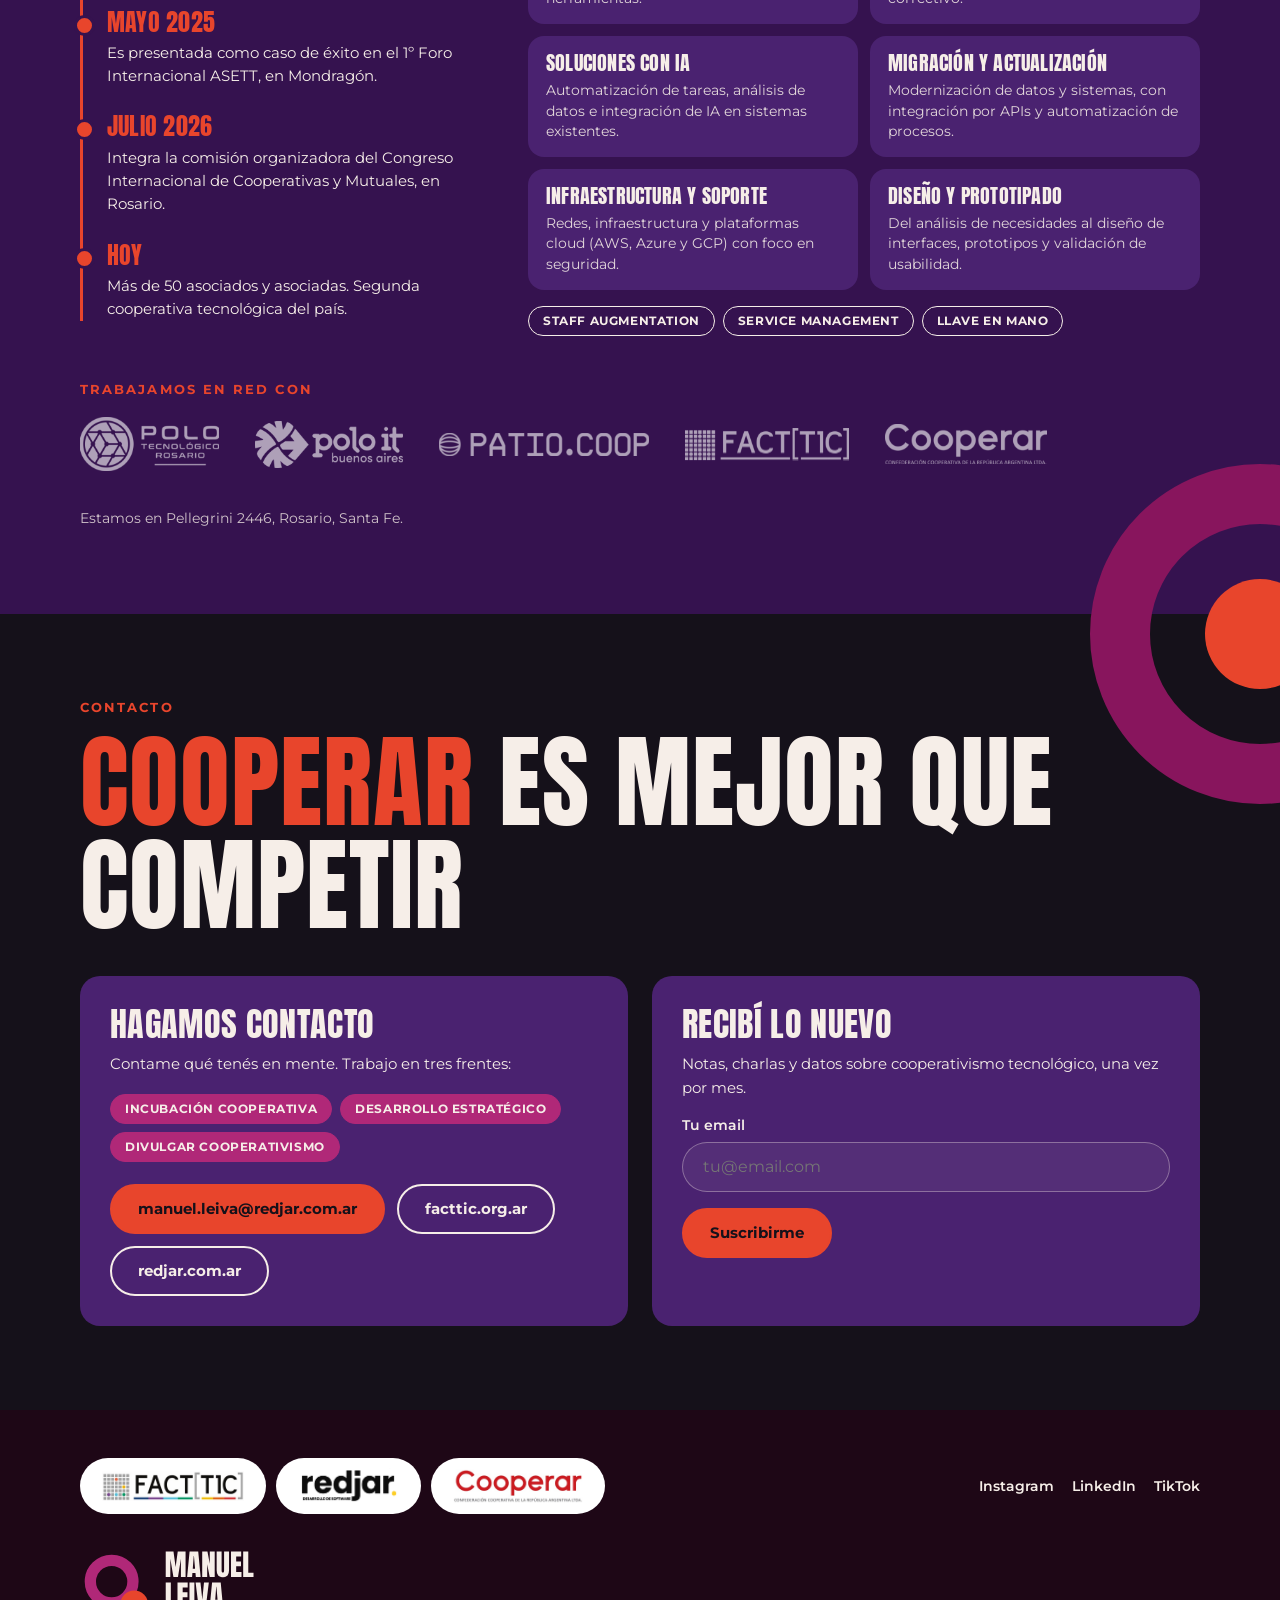
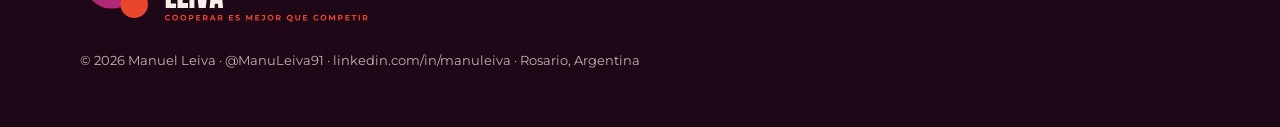
==== commit 1dbcb0db: "Seccion Asociado a Redjar con datos, historia, servicios y logos de la red; ajuste de texto en Quien" ====
--- a/index.html
+++ b/index.html
@@ -34,6 +34,7 @@
 <a href="#charlas">Charlas</a>
 <a href="#redes">Redes</a>
 <a href="#quien">Quién soy</a>
+<a href="#redjar">Redjar</a>
 </nav>
 <a class="btn ncta" href="#contacto">Hagamos contacto</a>
 <button class="burger" id="burger" type="button" aria-label="Abrir menú" aria-expanded="false" aria-controls="links"><svg width="22" height="22" viewBox="0 0 24 24" fill="none" stroke="currentColor" stroke-width="2.4" stroke-linecap="round"><path d="M4 7h16M4 12h16M4 17h16"></path></svg></button>
@@ -181,7 +182,7 @@
 <div data-reveal>
 <p class="kick">Quién soy</p>
 <h2 class="d h2" style="color:#35124F">Manuel Leiva</h2>
-<p style="font-size:17px;margin:20px 0 0;max-width:640px">Estudié comunicación social en la universidad pública. Soy rosarino y cooperativista. Trabajo para que la tecnología argentina se haga en cooperativa, con escala y con reparto justo.</p>
+<p style="font-size:17px;margin:20px 0 0;max-width:640px">Estudié comunicación social en la universidad pública. Vivo en Rosario y soy cooperativista. Trabajo para que la tecnología argentina se haga en cooperativa, con escala y con eficiencia y velocidad.</p>
 <div class="roles">
 <div class="role"><a class="logo" href="https://www.facttic.org.ar" target="_blank" rel="noopener"><img src="img/logos/facttic.png" alt="FACTTIC"></a><div><b>Presidente</b><p>42 cooperativas, +500 asociados y asociadas. Fundada en 2012.</p></div></div>
 <div class="role"><a class="logo" href="https://www.redjar.com.ar" target="_blank" rel="noopener"><img src="img/logos/redjar.png" alt="Redjar" style="height:36px"></a><div><b>Socio y director comercial</b><p>Rosario, desde 2015. 2ª cooperativa tecnológica del país.</p></div></div>
@@ -189,6 +190,41 @@
 </div>
 </div>
 </div>
+</div>
+</section>
+
+<!-- REDJAR: se completa desde js/contenido.js → redjar -->
+<section class="sec violet" id="redjar" hidden>
+<span class="blob" style="width:480px;height:480px;right:-200px;top:-180px;background:rgba(232,69,44,.14)"></span>
+<div class="wrap">
+<div class="head"><div><p class="kick" id="rj-kicker"></p><h2 class="d h2" id="rj-titulo"></h2></div><a class="btn" id="rj-sitio" target="_blank" rel="noopener" href="#"></a></div>
+<div class="rjtop">
+<div class="rjbox" data-reveal>
+<p class="rjintro" id="rj-intro"></p>
+<div id="rj-parrafos"></div>
+<div class="rjstats" id="rj-cifras"></div>
+</div>
+<div class="rjfotos" data-reveal>
+<img class="f1" id="rj-foto" alt="">
+<img class="f2" id="rj-foto2" alt="">
+</div>
+</div>
+<div class="rjgrid">
+<div data-reveal>
+<p class="kick">Nuestra historia</p>
+<ol class="rjtl" id="rj-historia"></ol>
+</div>
+<div data-reveal>
+<p class="kick">Qué hacemos</p>
+<div class="rjserv" id="rj-servicios"></div>
+<div class="pills" id="rj-modalidades" style="margin-top:16px"></div>
+</div>
+</div>
+<div class="rjfoot" data-reveal>
+<p class="kick">Trabajamos en red con</p>
+<div class="rjred" id="rj-alianzas"></div>
+</div>
+<p class="rjdir" id="rj-direccion"></p>
 </div>
 </section>
 
--- a/css/estilos.css
+++ b/css/estilos.css
@@ -272,6 +272,56 @@
 .vposter .play{width:60px;height:60px}
 }
 @media (prefers-reduced-motion: reduce){.vitem,.vposter .play{transition:none}}
+/* Redjar */
+#redjar .head{margin-bottom:16px}
+#redjar .head .kick{margin-bottom:8px}
+.rjtop{display:grid;grid-template-columns:minmax(0,1fr);gap:36px;align-items:center}
+.rjbox{background:#4A2270;border-radius:24px;padding:26px 24px}
+.rjintro{font-size:18px;line-height:1.65 !important;font-weight:500;margin:0;max-width:640px}
+.rjbox p.rjp{font-size:15.5px;line-height:1.65 !important;margin:14px 0 0;opacity:.92;max-width:640px}
+.rjfotos{position:relative;margin-bottom:40px}
+.rjfotos .f1{display:block;width:100%;aspect-ratio:4/3;object-fit:cover;border-radius:20px 110px 20px 20px}
+.rjfotos .f2{position:absolute;left:16px;bottom:-40px;width:36%;aspect-ratio:1/1;object-fit:cover;border-radius:50%;border:6px solid #E8452C}
+.rjstats{display:grid;grid-template-columns:minmax(0,1fr);gap:28px;margin:36px 0 0}
+.rjstats .stat .d{font-size:clamp(3.4rem,5cqi,4.6rem)}
+.rjstats .stat p:last-child{font-size:15px;max-width:240px}
+.rjgrid{display:grid;grid-template-columns:minmax(0,1fr);gap:40px;margin-top:44px;align-items:start}
+.rjtl{list-style:none;margin:0;padding:0 0 0 24px;border-left:3px solid #E8452C}
+.rjtl li{position:relative;padding-bottom:26px}
+.rjtl li:last-child{padding-bottom:0}
+.rjtl li:before{content:"";position:absolute;left:-33px;top:6px;width:15px;height:15px;border-radius:50%;background:#E8452C;border:3px solid #35124F}
+.rjtl b{display:block;font-size:24px;color:#E8452C;line-height:1.1}
+.rjtl p{font-size:15px;line-height:1.55;margin:6px 0 0;max-width:460px}
+.rjserv{display:grid;grid-template-columns:minmax(0,1fr);gap:12px}
+.rjs{background:#4A2270;border-radius:16px;padding:16px 18px}
+.rjs h3{font-size:20px;line-height:1.1}
+.rjs p{font-size:13.5px;line-height:1.5;margin:6px 0 0;opacity:.88}
+.rjfoot{margin-top:44px}
+.rjfoot .kick{margin-bottom:18px}
+.rjred{display:flex;flex-wrap:wrap;align-items:center;gap:14px 36px}
+.rjnom{display:inline-flex}
+.rjlogo{display:inline-flex;align-items:center;opacity:.6;transition:opacity .25s ease}
+.rjlogo img{display:block;height:auto;max-height:54px;width:auto;max-width:210px;filter:brightness(0) invert(1)}
+.rjlogo:hover{opacity:1}
+.rjdir{font-size:14px;opacity:.8;margin:36px 0 0}
+@container (max-width: 767px){
+.rjstats{grid-template-columns:repeat(3,minmax(0,1fr));gap:10px}
+.rjstats .stat .d{font-size:clamp(2.2rem,11cqi,2.8rem)}
+.rjstats .stat p:last-child{font-size:12.5px;line-height:1.4}
+.rjstats .stat:before{width:36px}
+}
+@container (min-width: 768px){
+.rjstats{grid-template-columns:repeat(3,minmax(0,1fr))}
+.rjserv{grid-template-columns:repeat(2,minmax(0,1fr))}
+}
+@container (min-width: 1280px){
+.rjtop{grid-template-columns:minmax(0,1.1fr) minmax(0,1fr);gap:28px;align-items:stretch}
+.rjbox{padding:36px 38px}
+.rjfotos{margin-bottom:0;min-height:440px}
+.rjfotos .f1{position:absolute;inset:0;width:100%;height:100%;aspect-ratio:auto}
+.rjfotos .f2{left:20px;bottom:20px;width:30%}
+.rjgrid{grid-template-columns:minmax(0,.8fr) minmax(0,1.4fr);gap:64px}
+}
 /* "De qué hablo": versión compacta */
 #temas{padding:48px 0 28px}
 #temas .head{margin-bottom:20px}
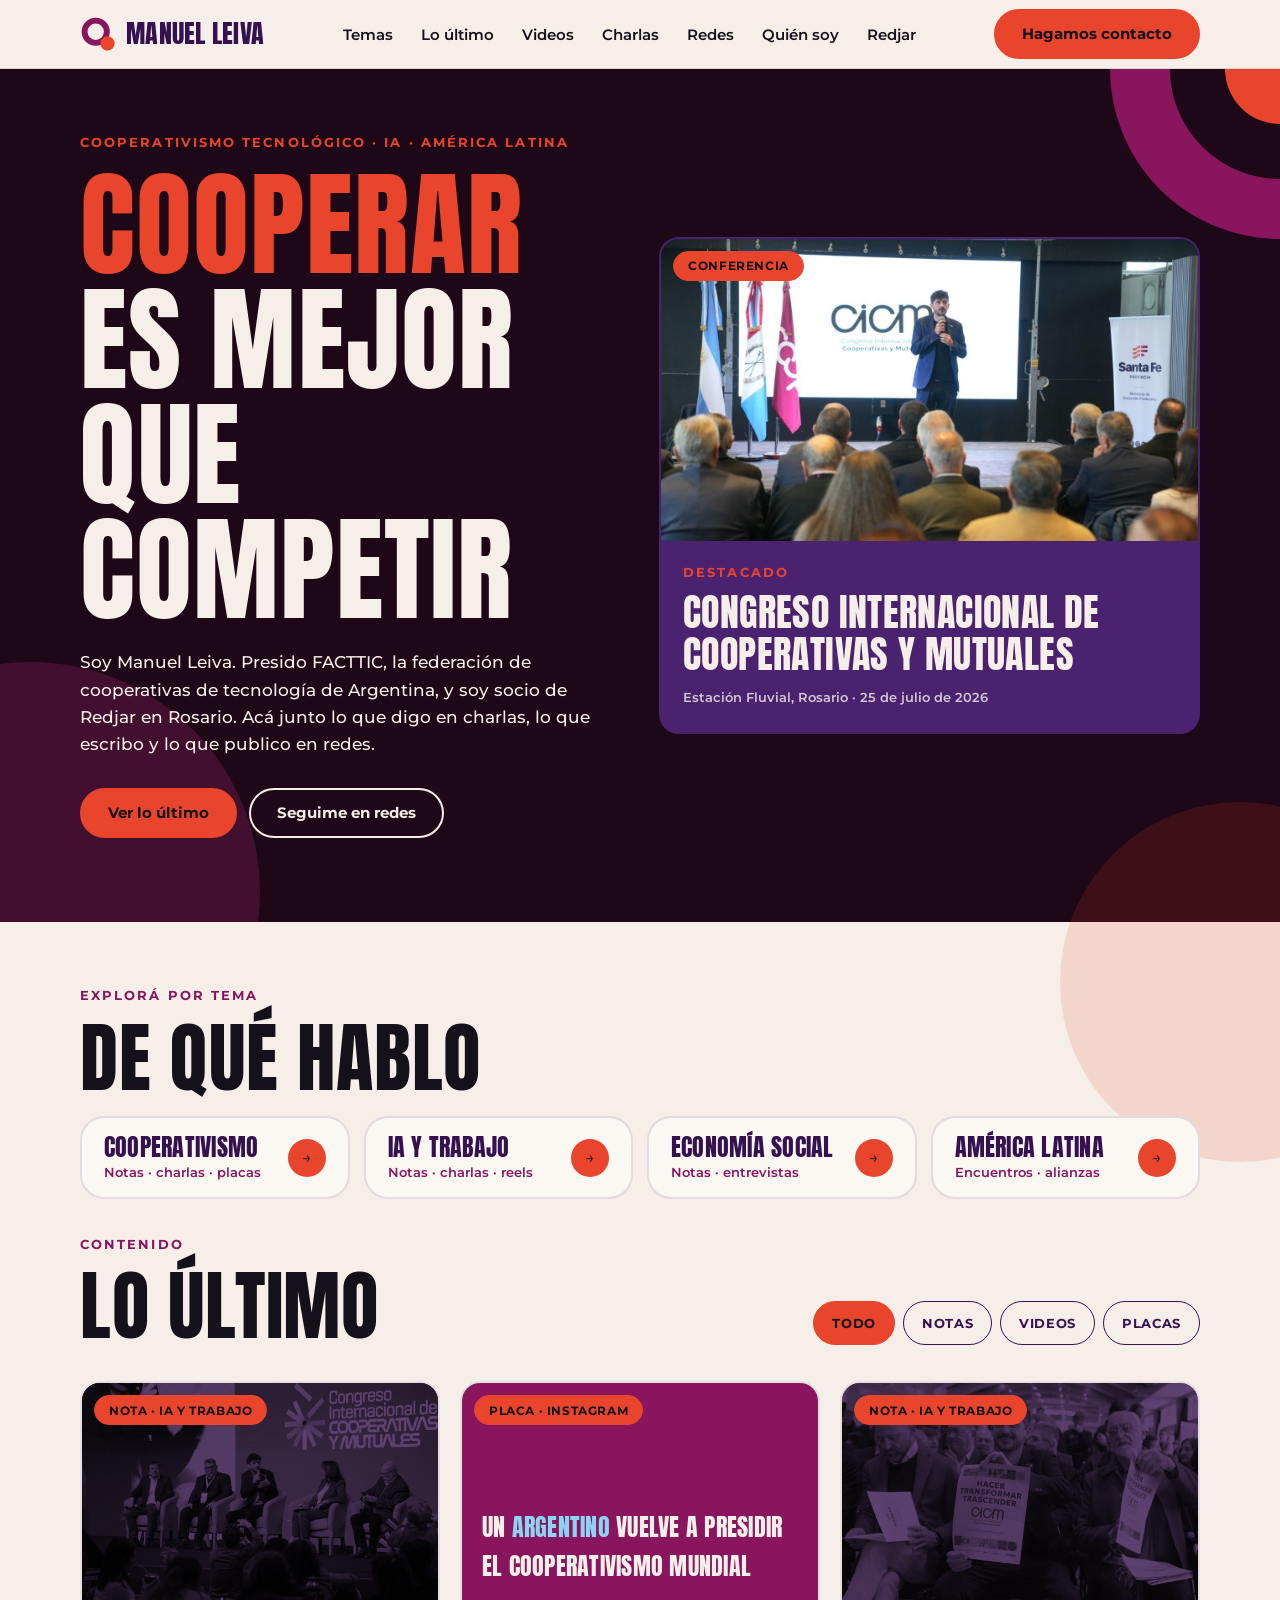
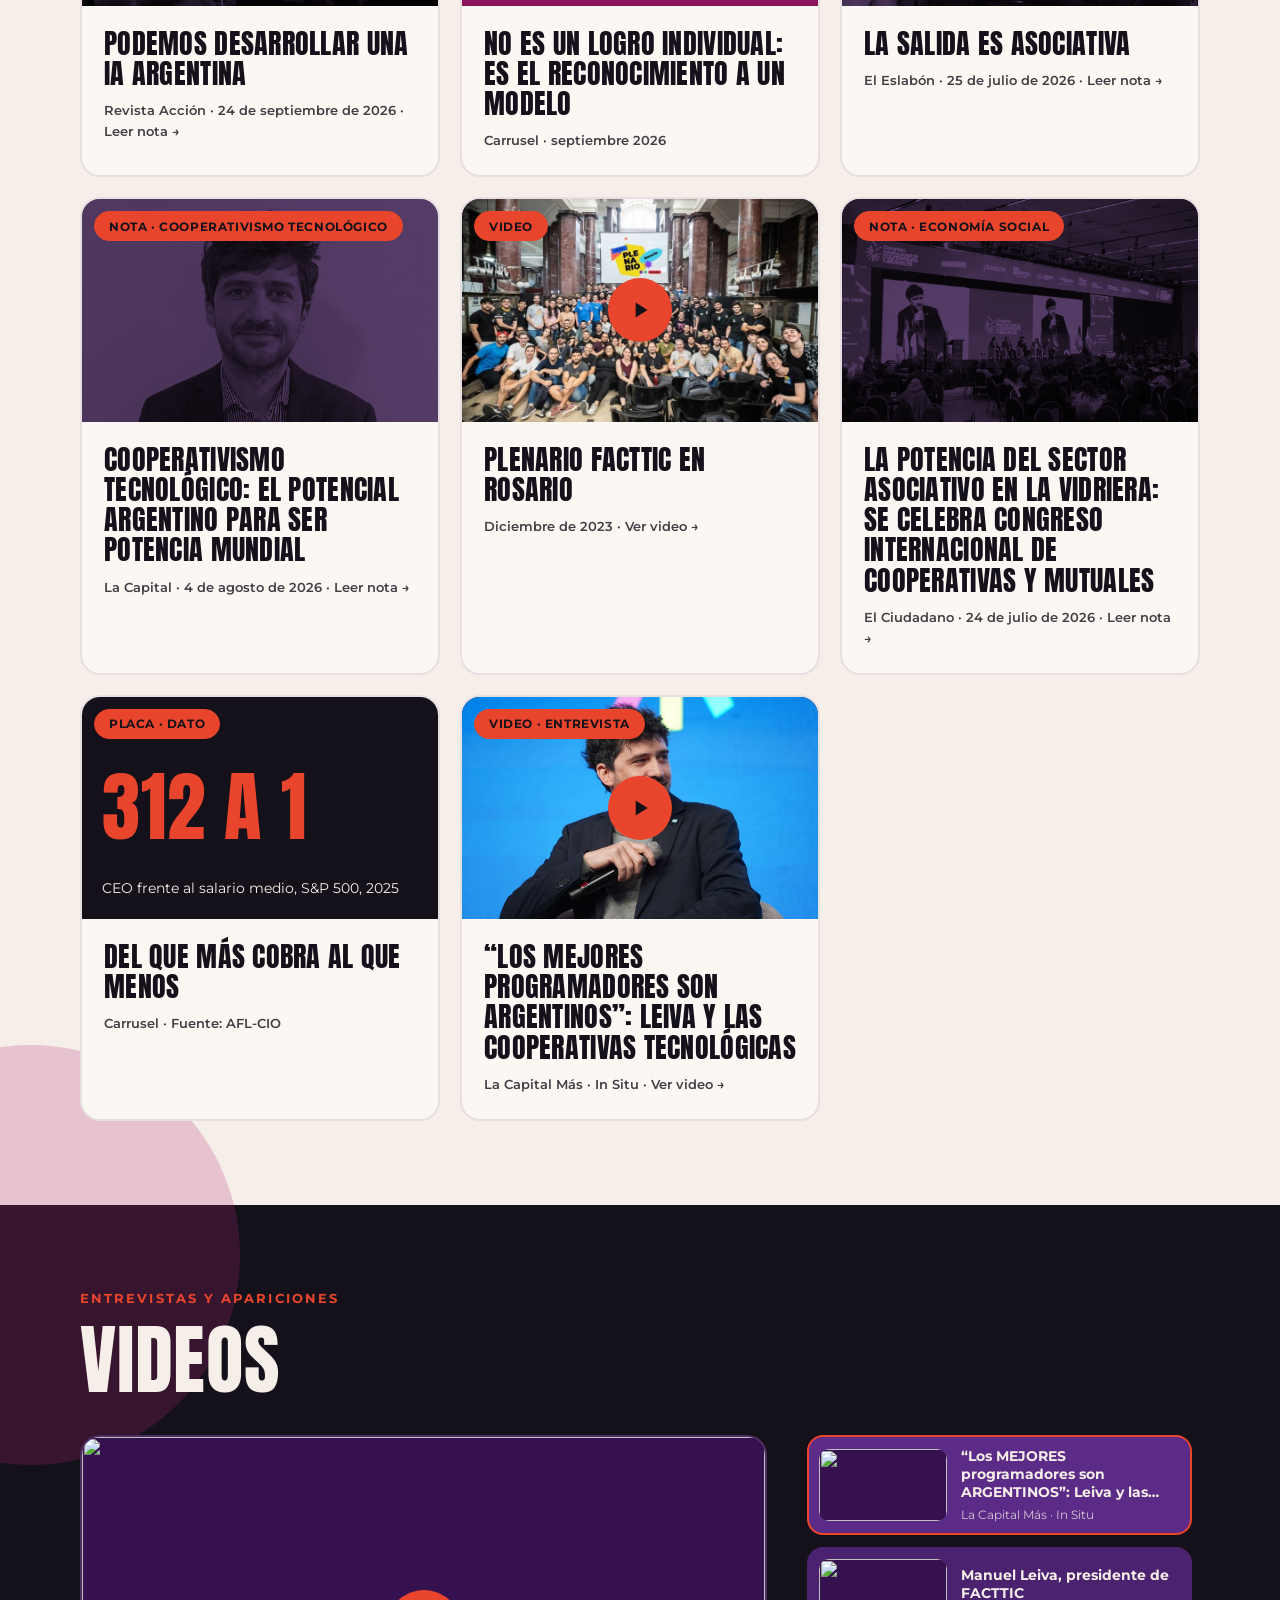
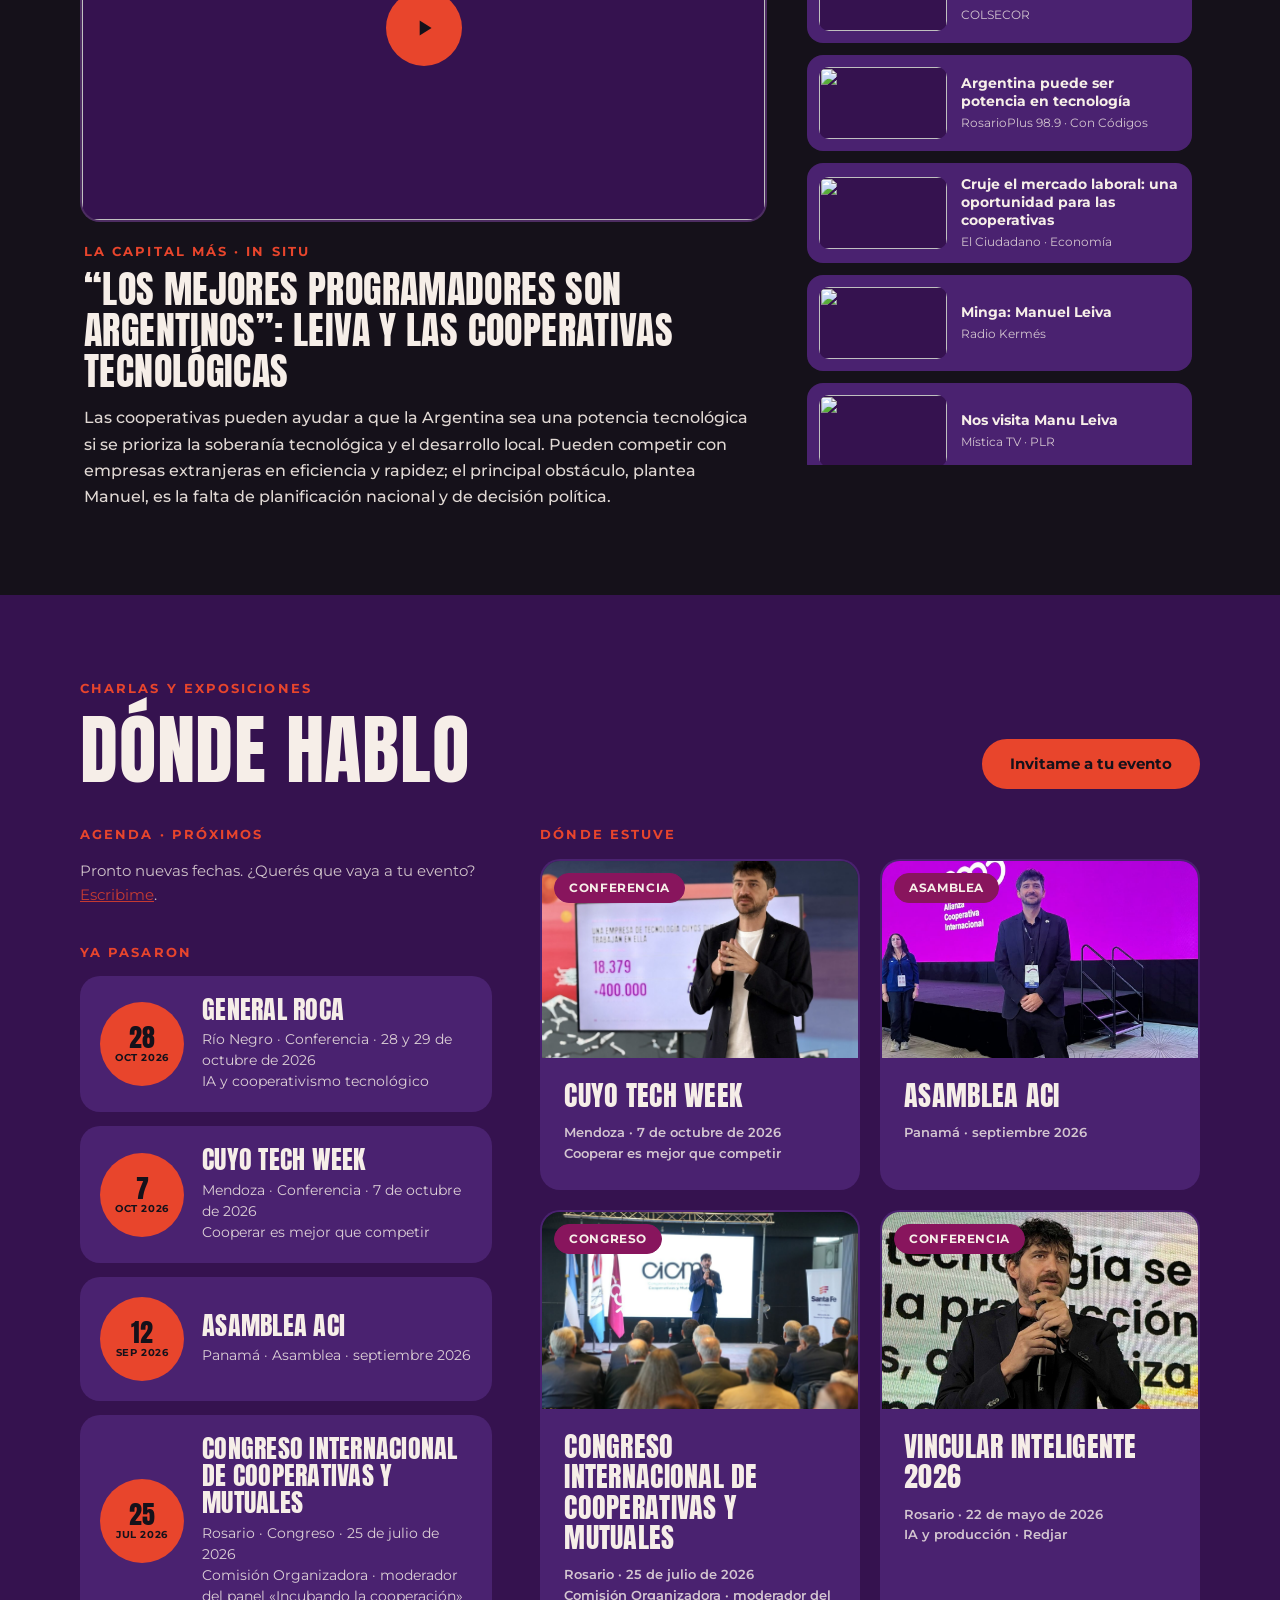
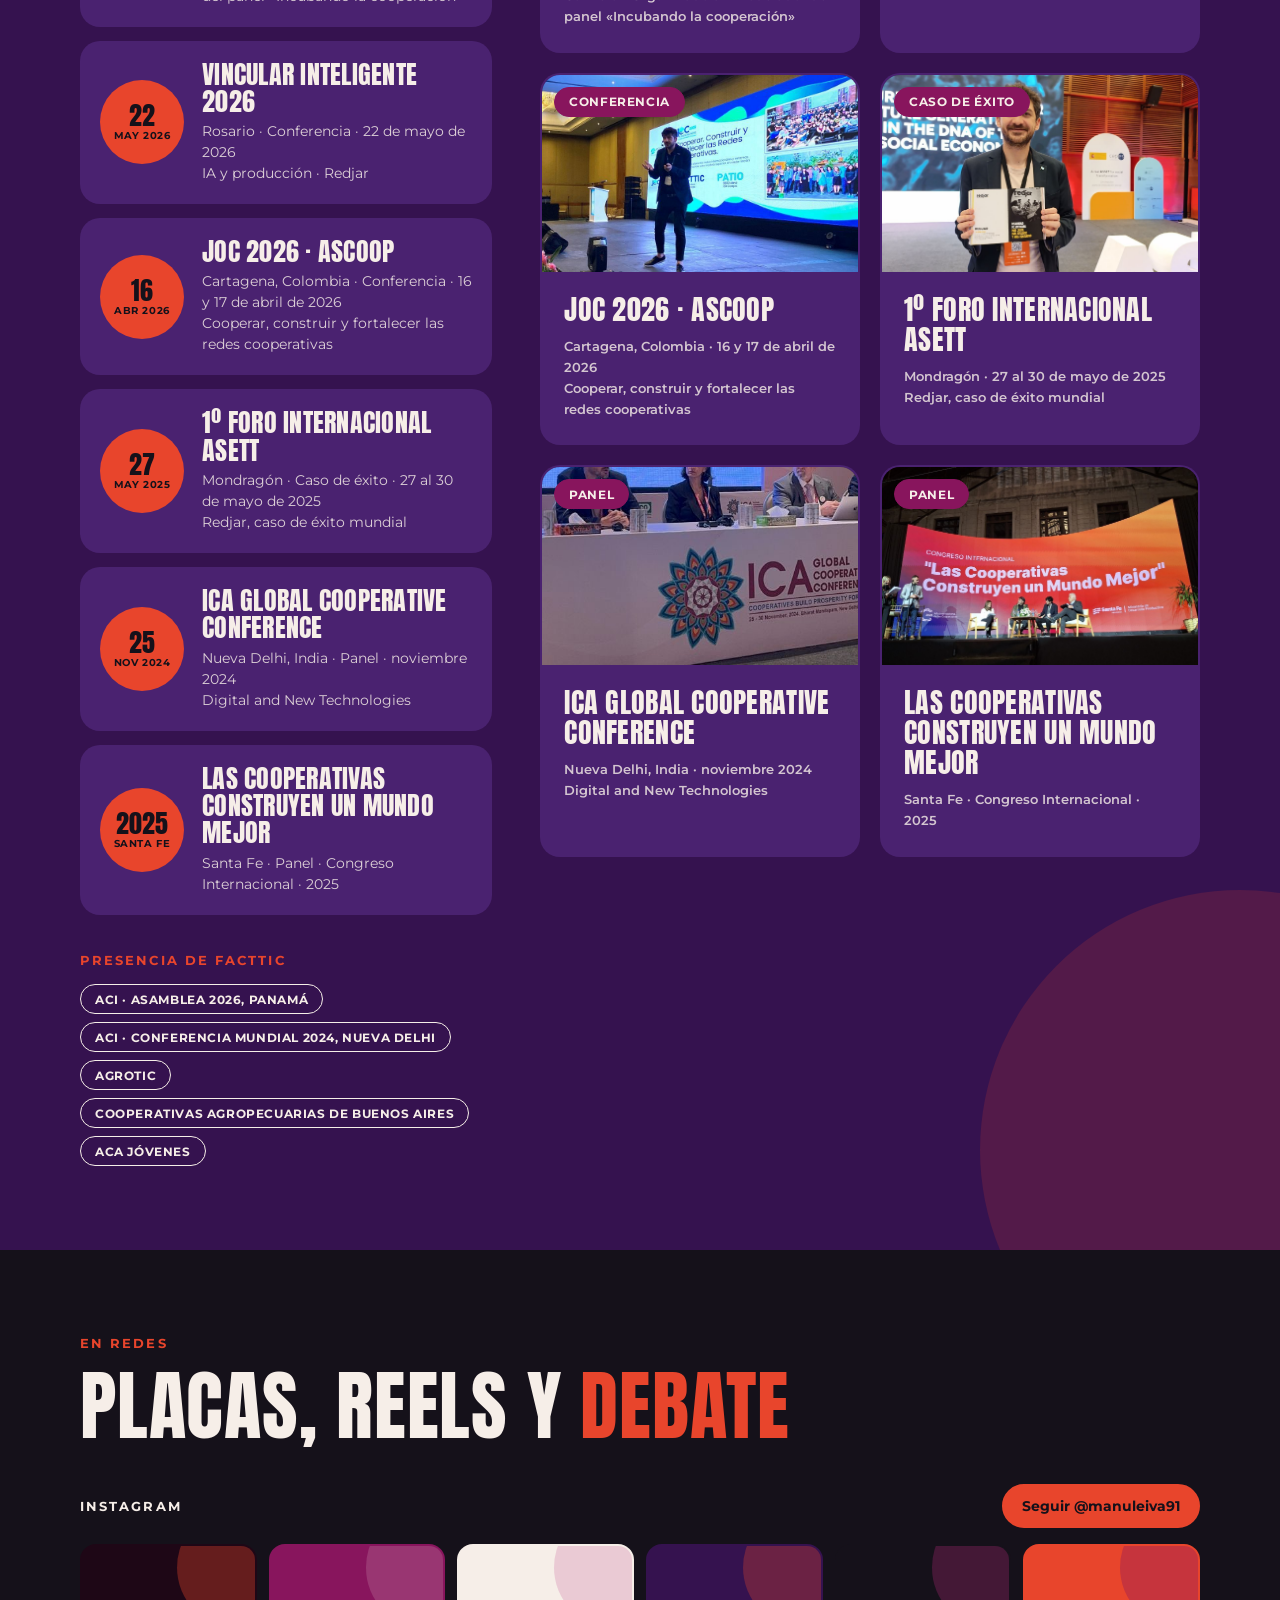
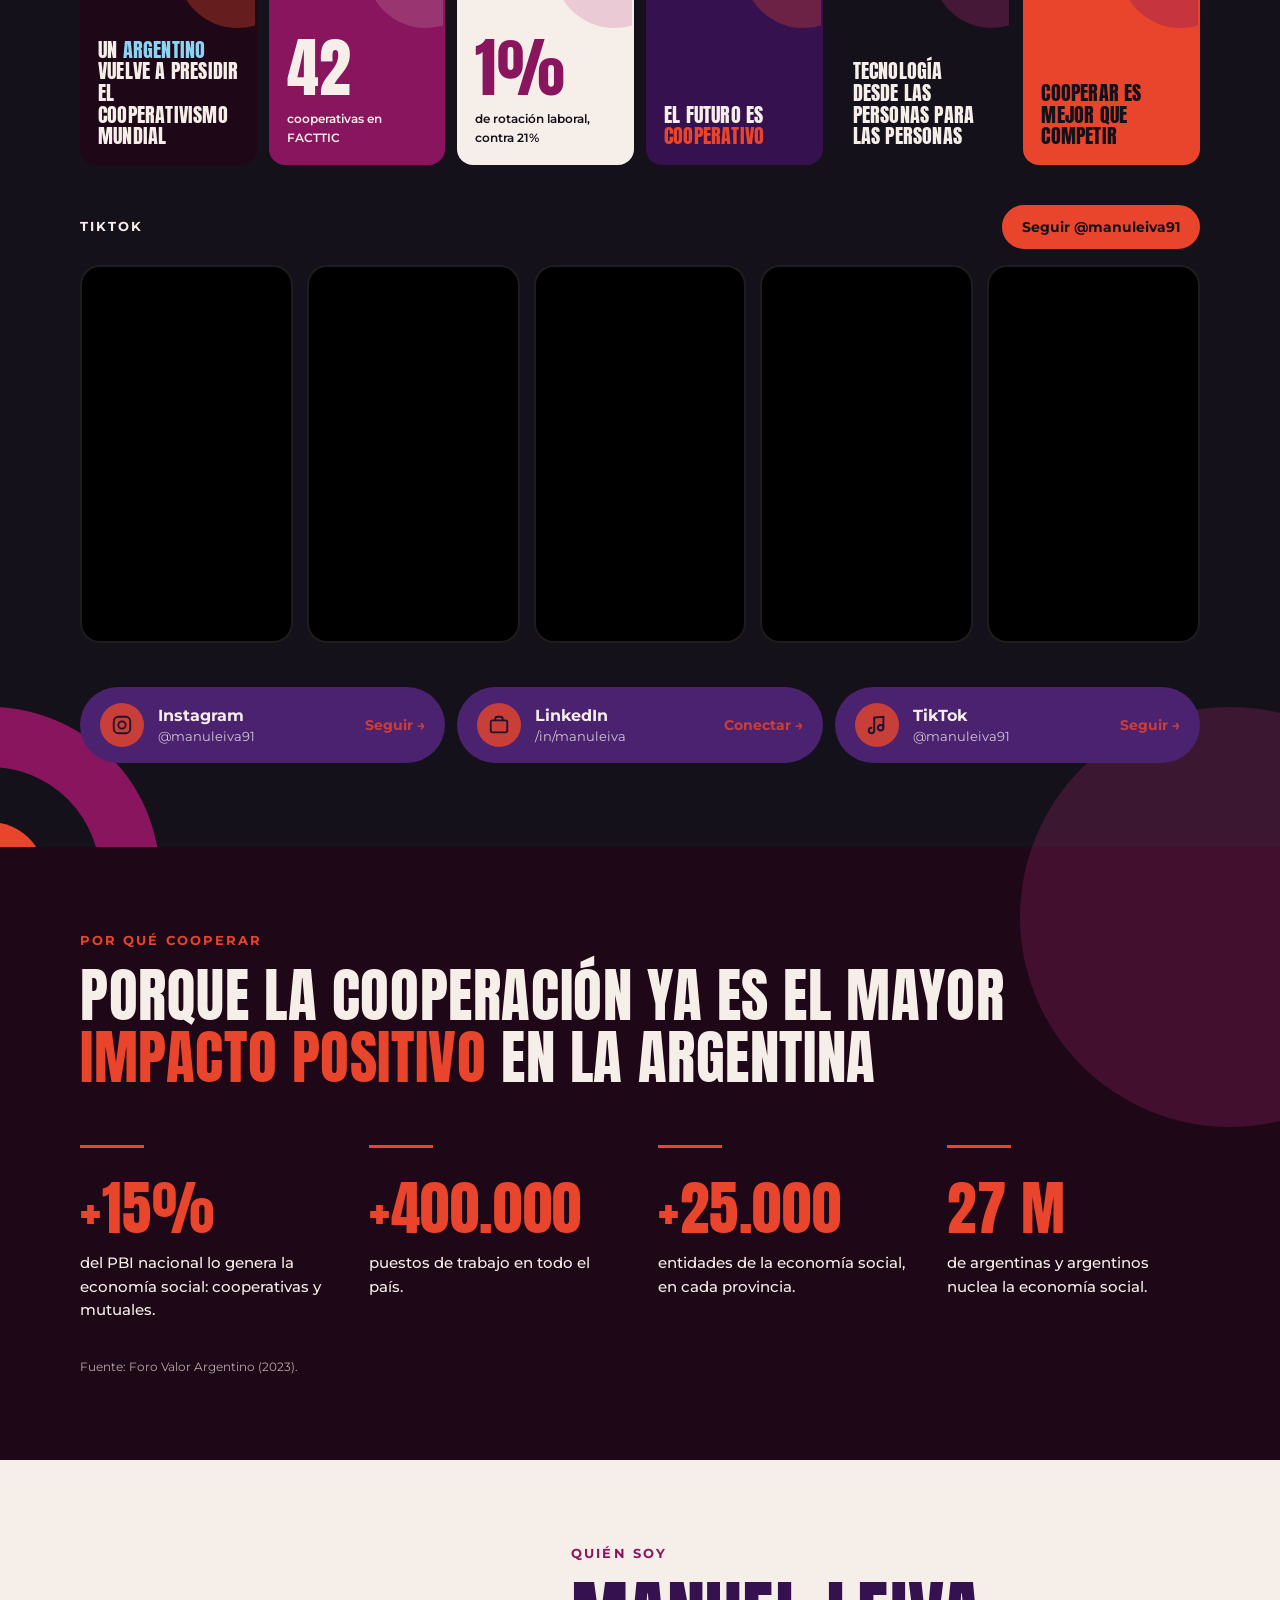
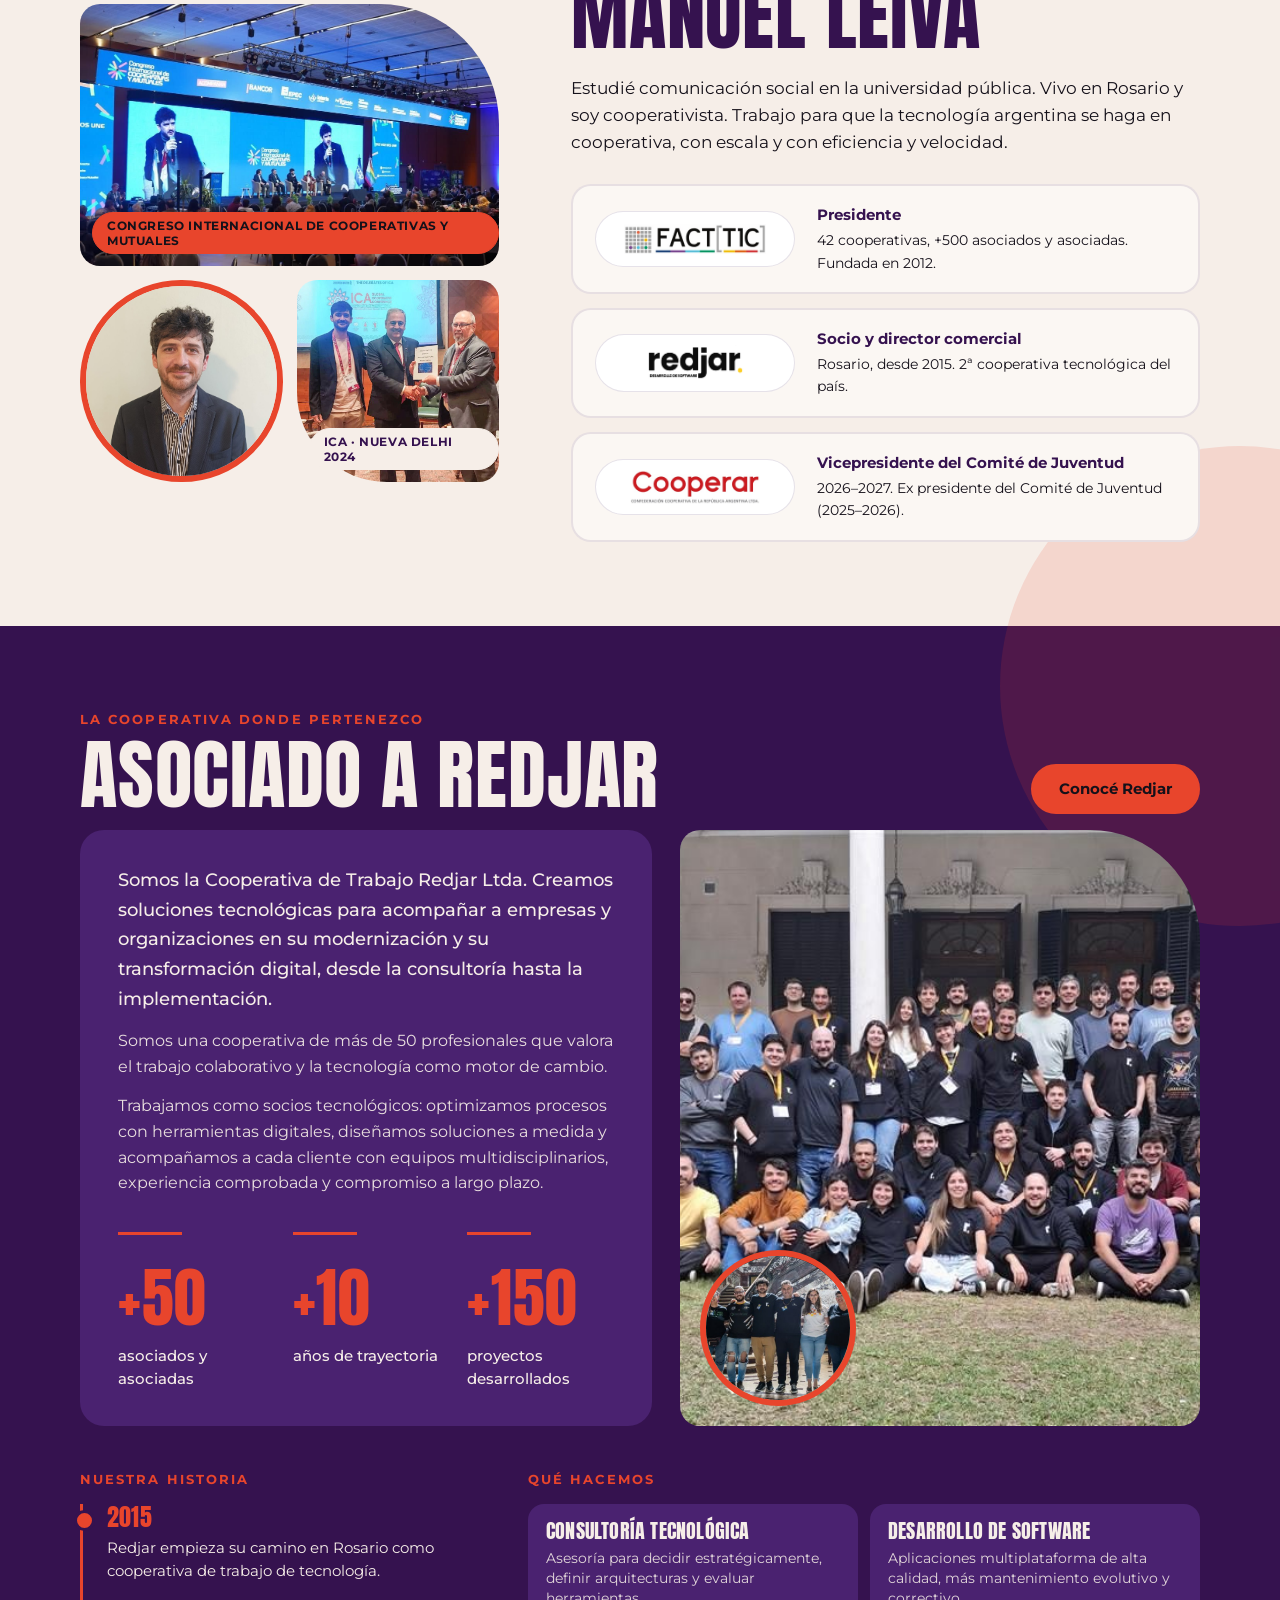
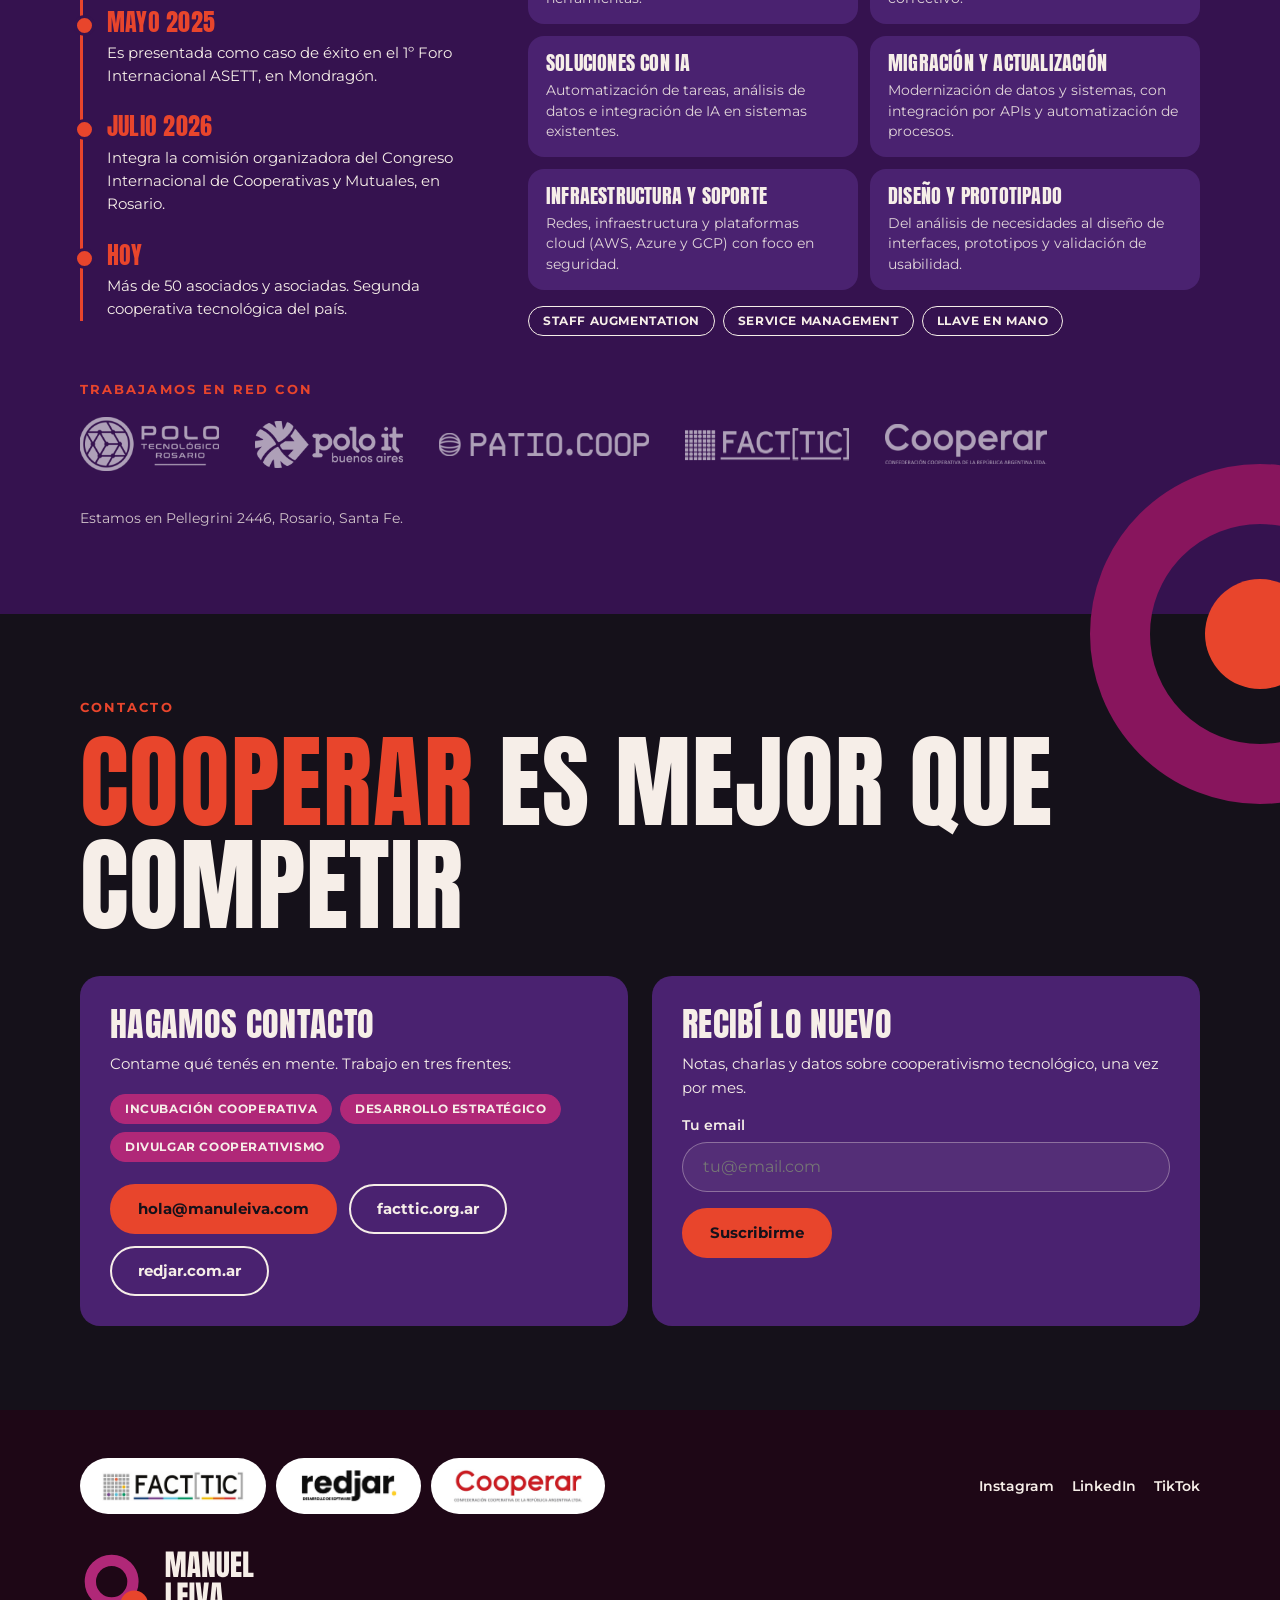
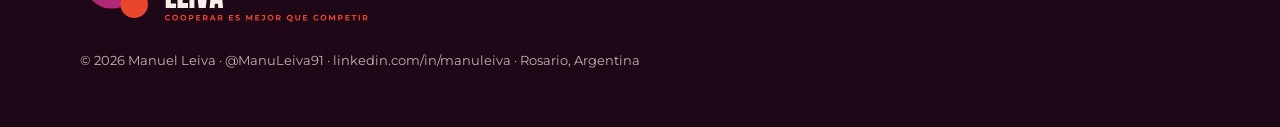
==== commit 01726e84: "Contacto: hola@manuleiva.com. README: tareas actualizadas Co-Authored-By: Claude Sonnet 5.5 <noreply" ====
--- a/index.html
+++ b/index.html
@@ -244,7 +244,7 @@
 <span class="pill r">Divulgar cooperativismo</span>
 </div>
 <div style="display:flex;flex-wrap:wrap;gap:12px;margin-top:22px">
-<a class="btn" href="mailto:manuel.leiva@redjar.com.ar">manuel.leiva@redjar.com.ar</a>
+<a class="btn" href="mailto:hola@manuleiva.com">hola@manuleiva.com</a>
 <a class="btn gl" href="https://www.facttic.org.ar" target="_blank" rel="noopener">facttic.org.ar</a>
 <a class="btn gl" href="https://www.redjar.com.ar" target="_blank" rel="noopener">redjar.com.ar</a>
 </div>
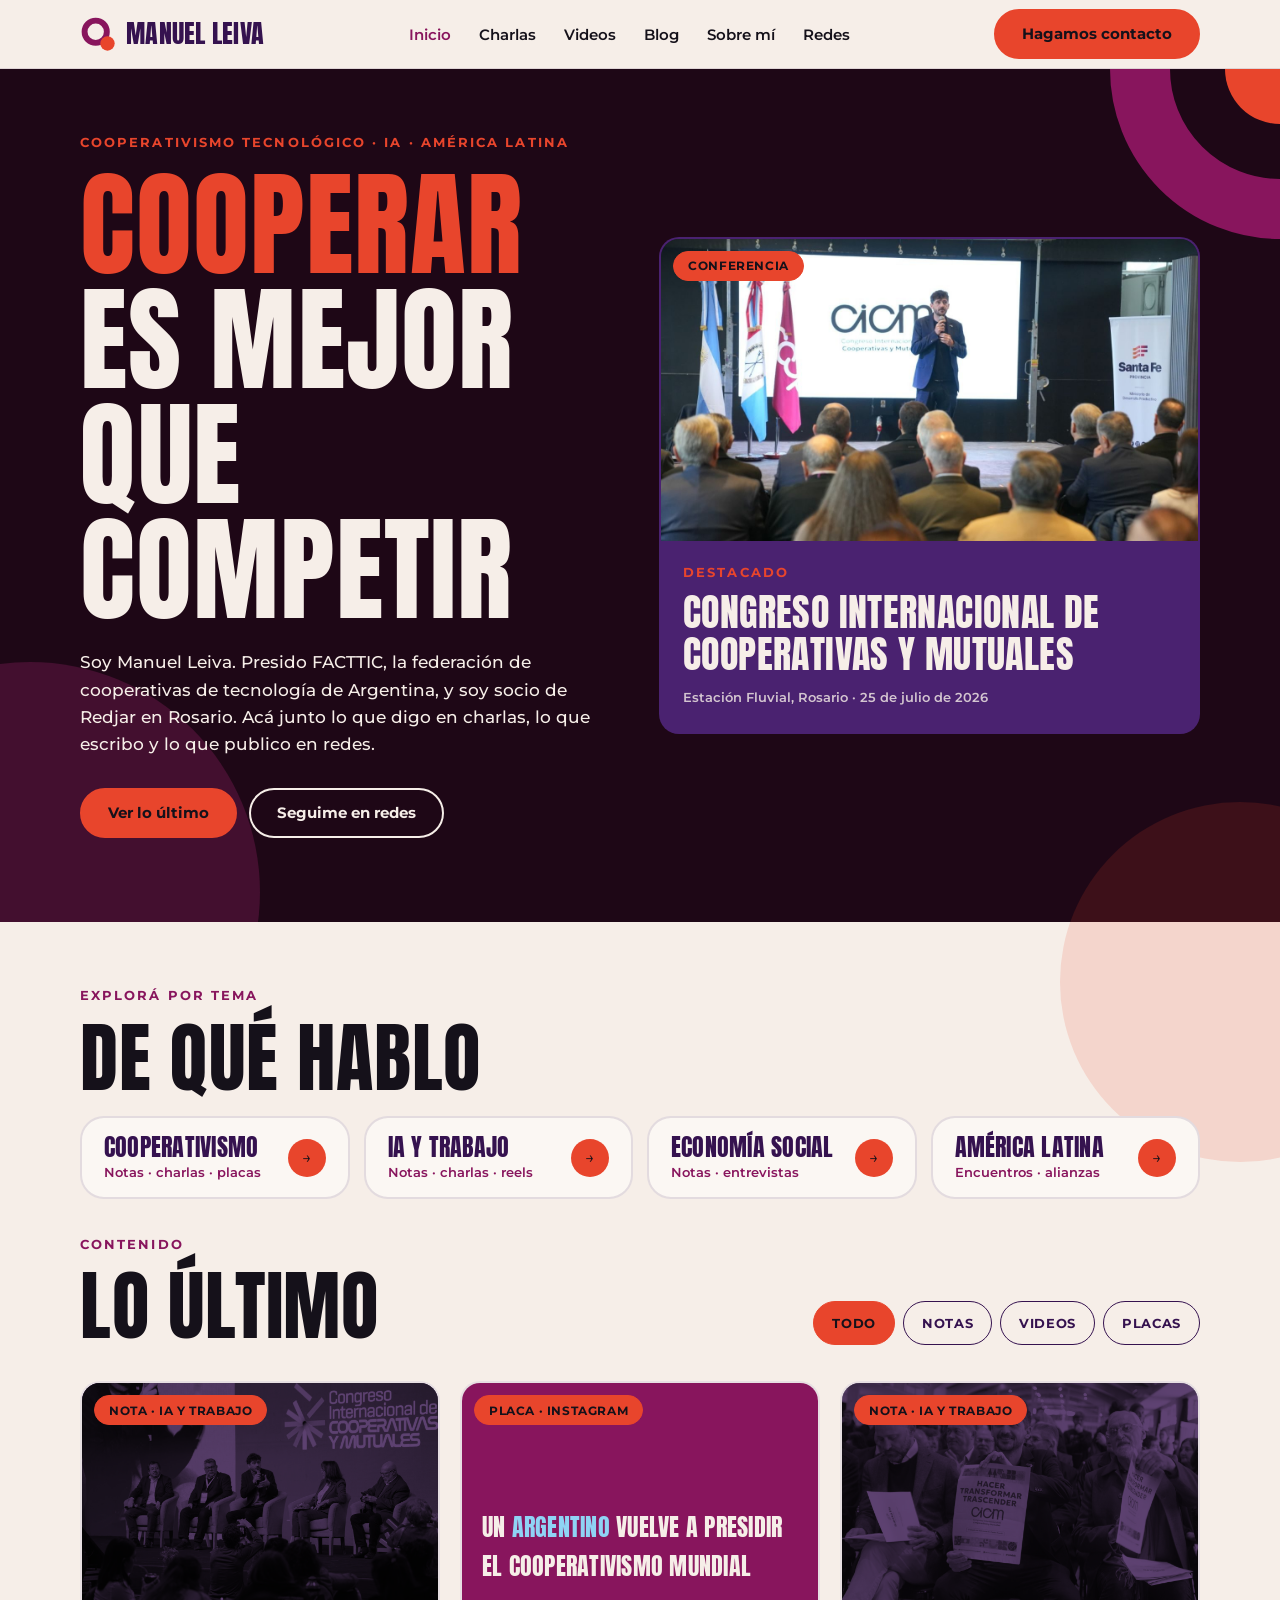
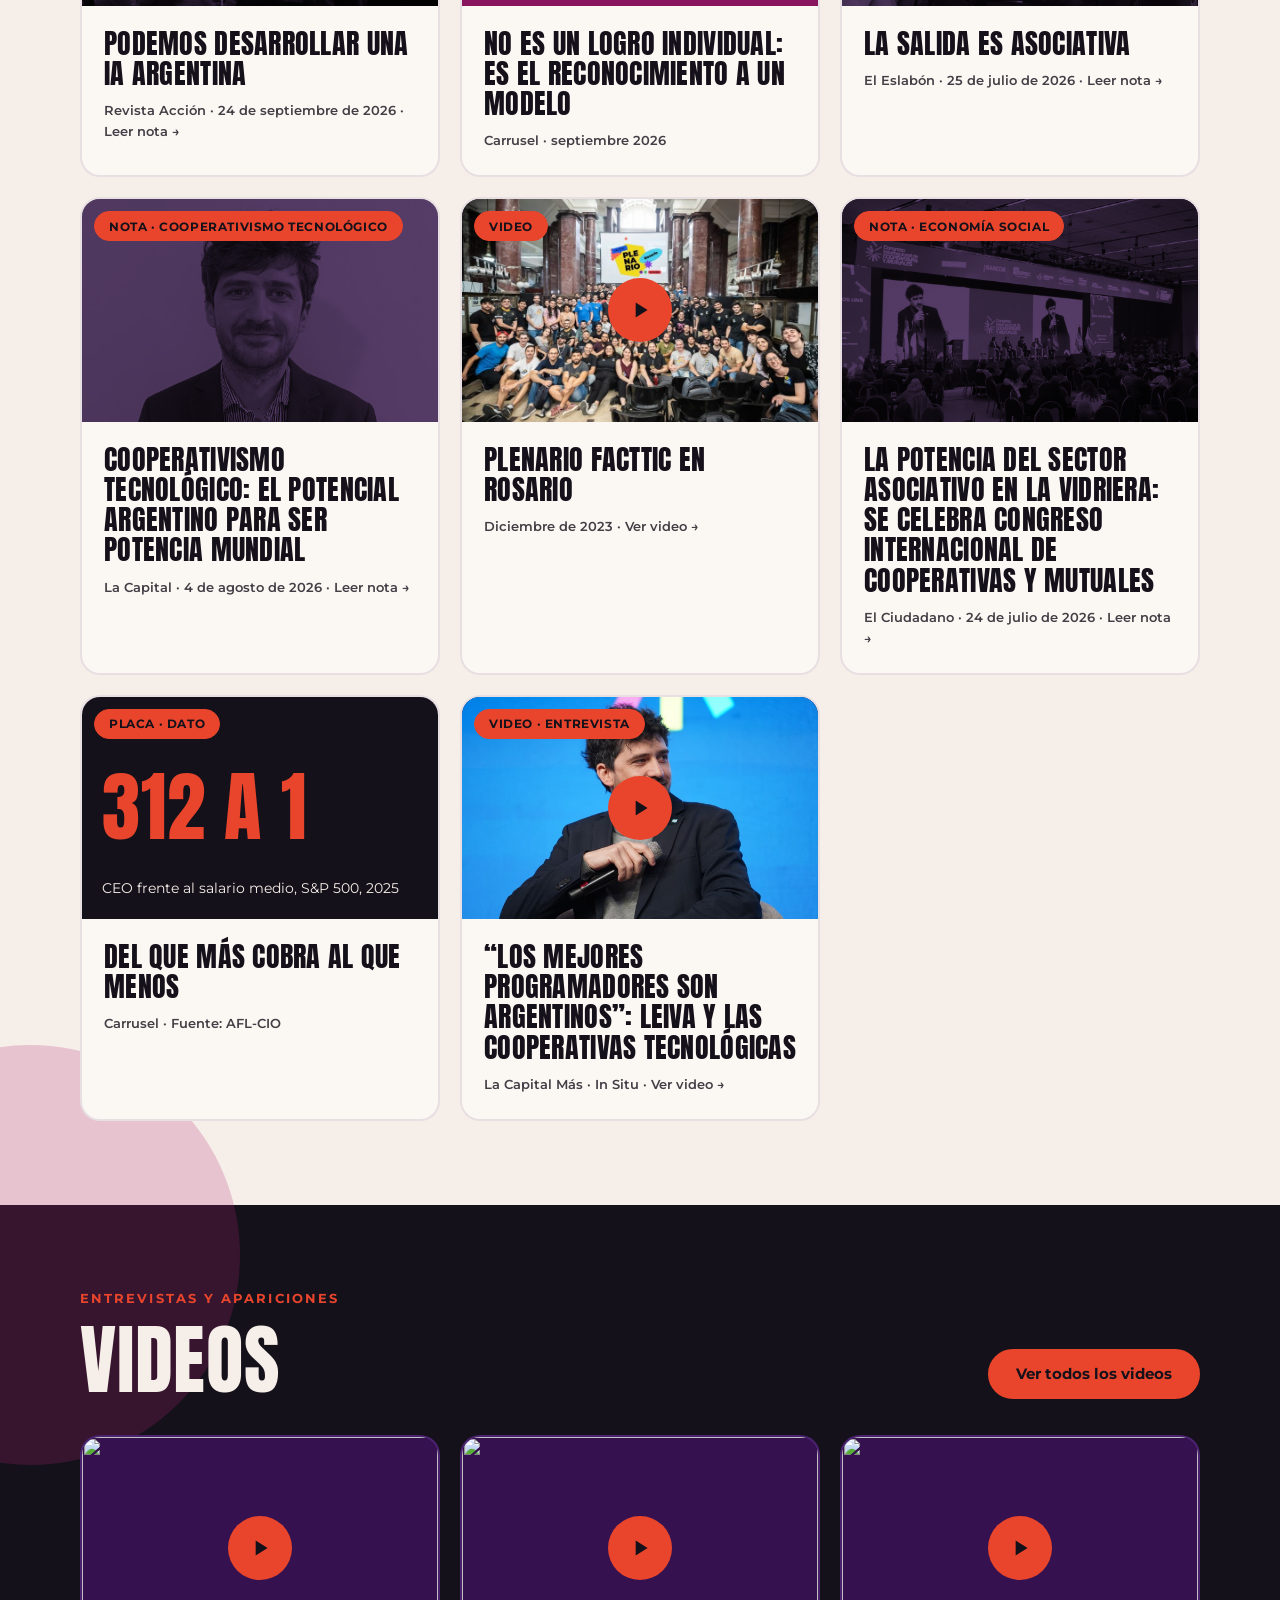
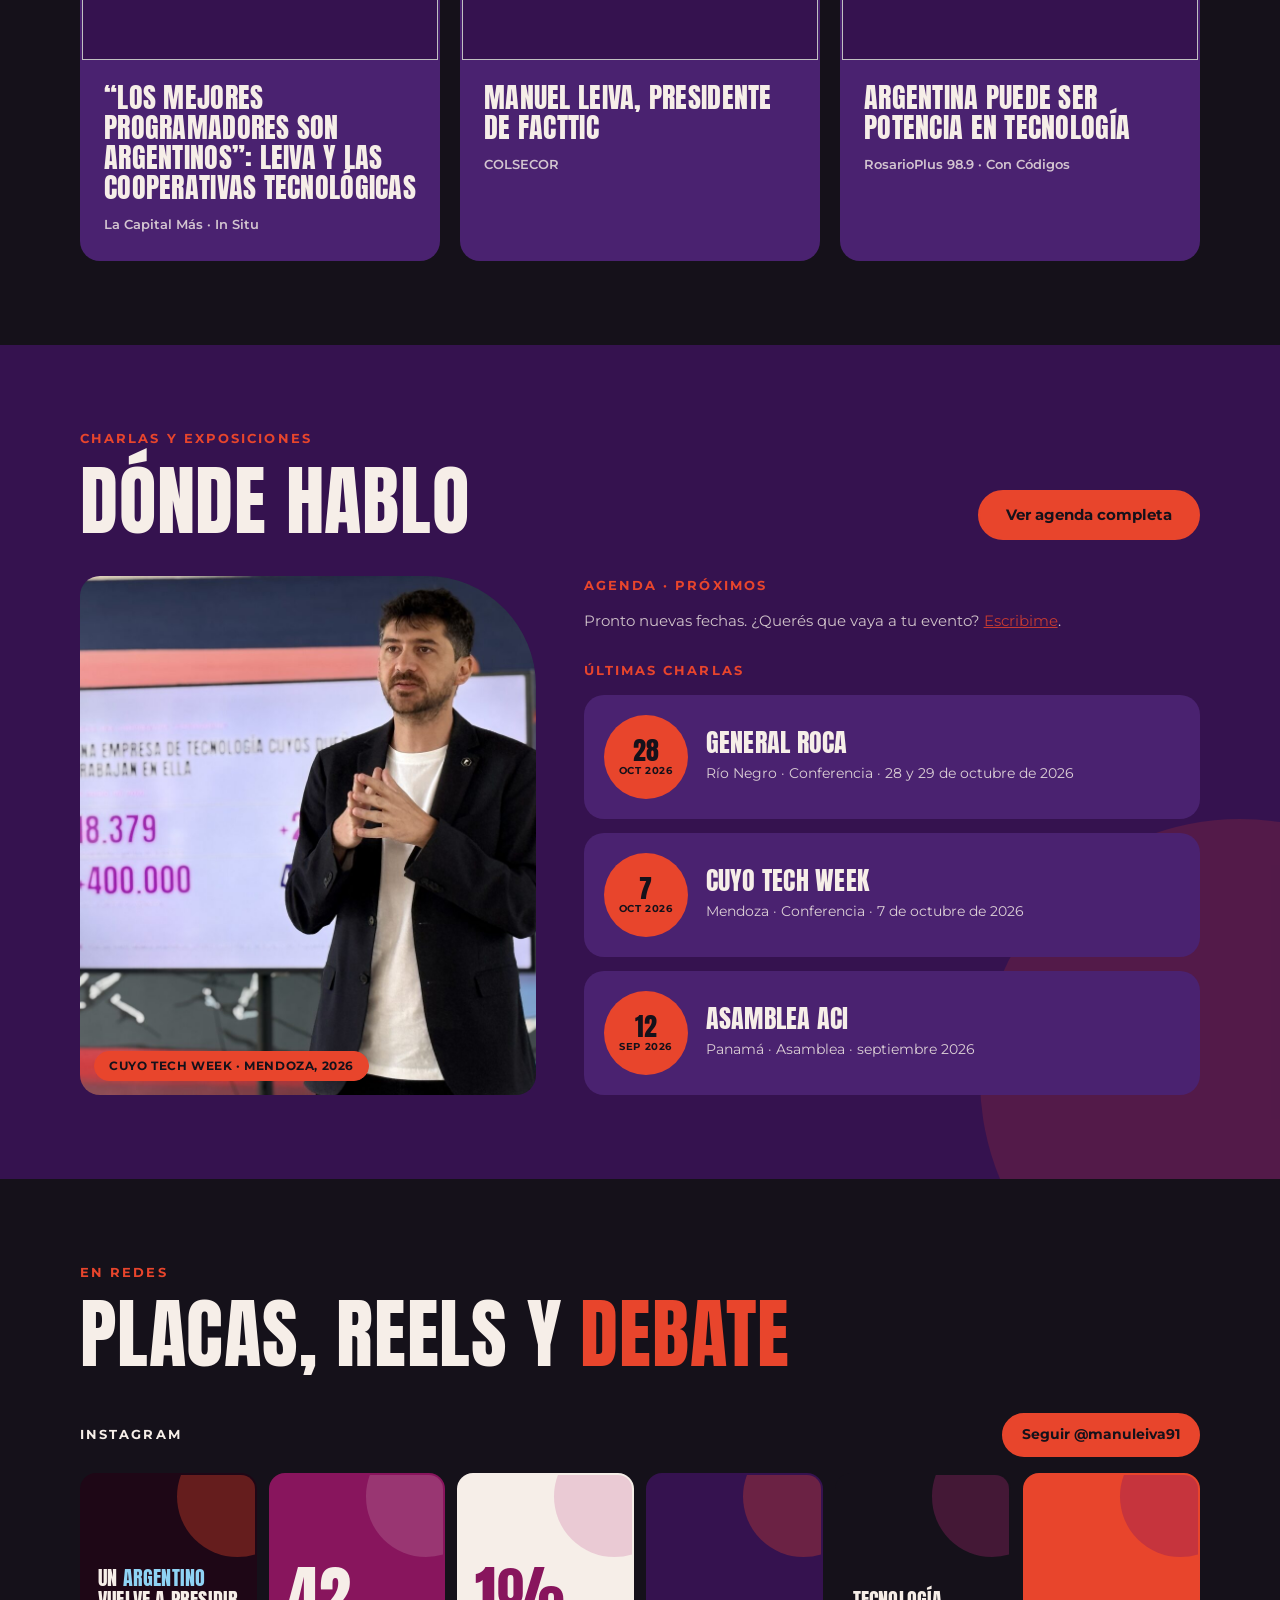
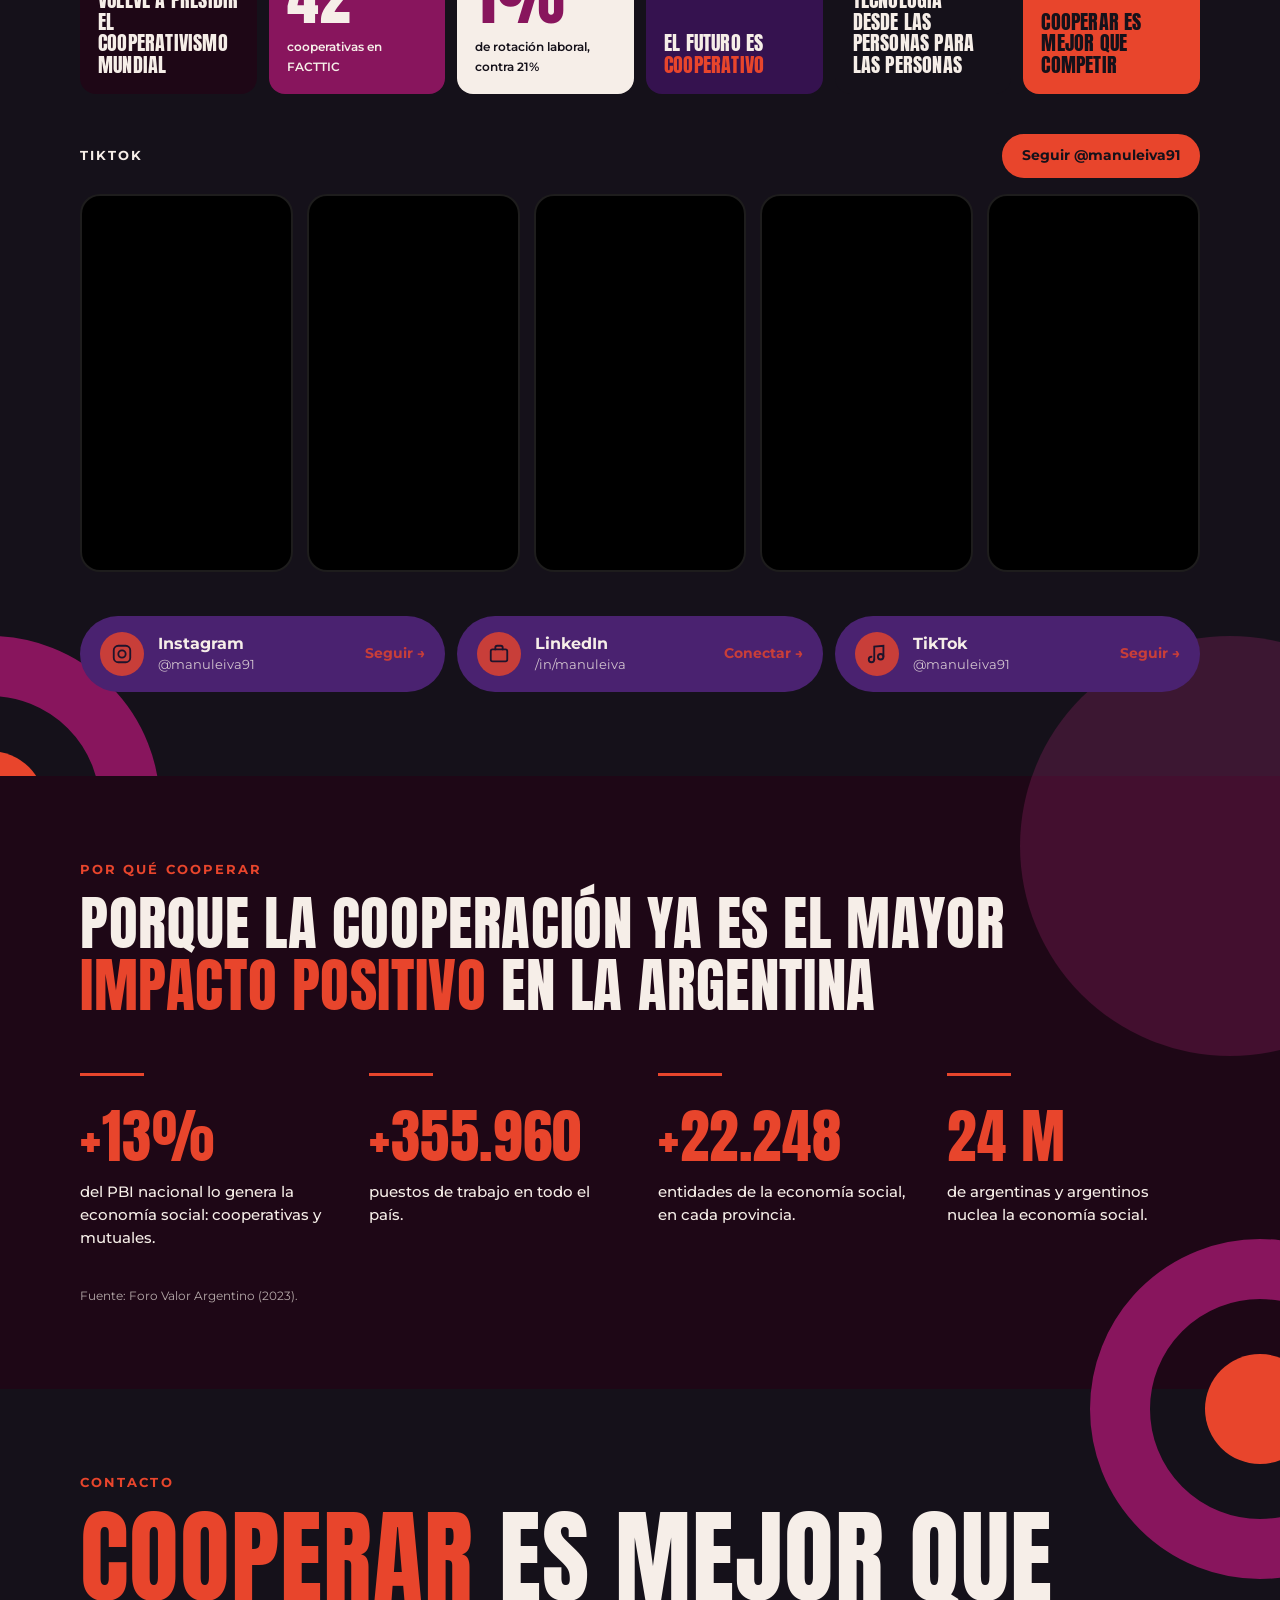
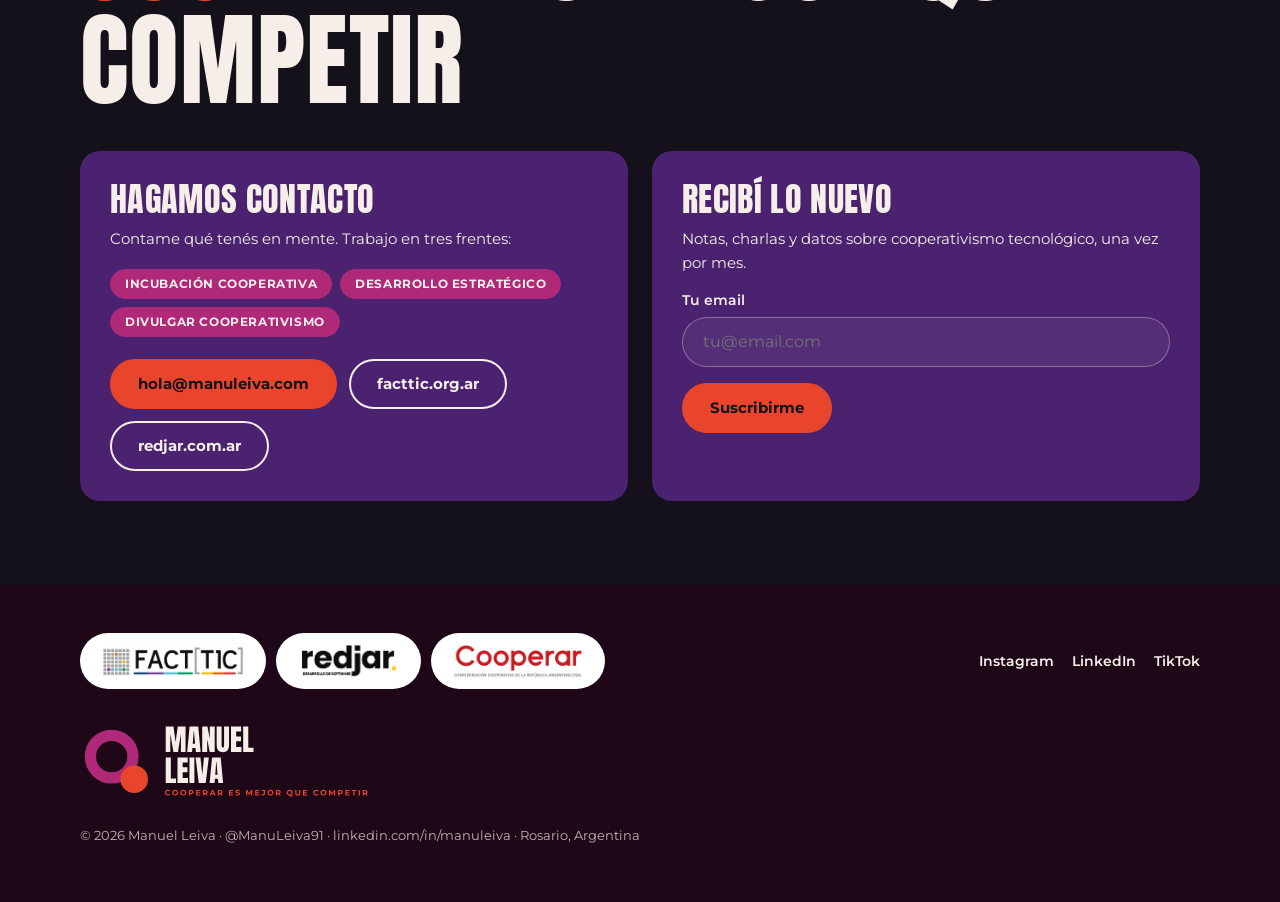
==== commit 47c56733: "V1: sitio en paginas (charlas, videos, blog, sobre mi), SEO, blog con 4 entradas y menu con Inicio C" ====
--- a/index.html
+++ b/index.html
@@ -1,16 +1,98 @@
 <!doctype html>
-<html lang="es">
+<html lang="es-AR">
 <head>
 <meta charset="utf-8">
 <meta name="viewport" content="width=device-width, initial-scale=1">
-<title>Manuel Leiva · Cooperativismo tecnológico</title>
-<meta name="description" content="Manuel Leiva, presidente de FACTTIC y socio de Redjar. Charlas, notas y contenido sobre cooperativismo tecnológico, IA y trabajo. Cooperar es mejor que competir.">
+<title>Manuel Leiva · Presidente de FACTTIC | Cooperativismo e IA</title>
+<meta name="description" content="Manuel Leiva, presidente de FACTTIC y socio de Redjar en Rosario. Charlas, notas, videos y estudios sobre cooperativismo tecnológico, IA y trabajo.">
+<meta name="author" content="Manuel Leiva">
+<meta name="robots" content="index, follow, max-image-preview:large, max-snippet:-1, max-video-preview:-1">
+<link rel="canonical" href="https://manuleiva.com/">
+<link rel="alternate" hreflang="es-AR" href="https://manuleiva.com/">
+<link rel="alternate" hreflang="x-default" href="https://manuleiva.com/">
+<meta property="og:site_name" content="Manuel Leiva">
+<meta property="og:locale" content="es_AR">
+<meta property="og:type" content="website">
+<meta property="og:url" content="https://manuleiva.com/">
 <meta property="og:title" content="Manuel Leiva · Cooperar es mejor que competir">
-<meta property="og:description" content="Cooperativismo tecnológico, IA y trabajo. Charlas, notas y redes.">
-<meta property="og:image" content="https://manuleiva.com/img/eventos/cicm-escenario.jpg">
-<meta property="og:url" content="https://manuleiva.com/">
-<meta property="og:type" content="website">
+<meta property="og:description" content="Presidente de FACTTIC y socio de Redjar. Cooperativismo tecnológico, IA y trabajo: charlas, notas, videos y estudios.">
+<meta property="og:image" content="https://manuleiva.com/img/og/manuel-leiva-og.jpg">
+<meta property="og:image:type" content="image/jpeg">
+<meta property="og:image:width" content="1200">
+<meta property="og:image:height" content="630">
+<meta property="og:image:alt" content="Manuel Leiva, presidente de FACTTIC y socio de Redjar. Cooperar es mejor que competir.">
+<meta name="twitter:card" content="summary_large_image">
+<meta name="twitter:title" content="Manuel Leiva · Cooperar es mejor que competir">
+<meta name="twitter:description" content="Presidente de FACTTIC y socio de Redjar. Cooperativismo tecnológico, IA y trabajo.">
+<meta name="twitter:image" content="https://manuleiva.com/img/og/manuel-leiva-og.jpg">
+<meta name="twitter:image:alt" content="Manuel Leiva, presidente de FACTTIC y socio de Redjar.">
 <meta name="theme-color" content="#1E0716">
+<script type="application/ld+json">
+{
+  "@context": "https://schema.org",
+  "@graph": [
+    {
+      "@type": "WebSite",
+      "@id": "https://manuleiva.com/#website",
+      "url": "https://manuleiva.com/",
+      "name": "Manuel Leiva",
+      "description": "Sitio de Manuel Leiva, presidente de FACTTIC y socio de Redjar: cooperativismo tecnológico, IA y trabajo.",
+      "inLanguage": "es-AR",
+      "publisher": { "@id": "https://manuleiva.com/#persona" }
+    },
+    {
+      "@type": "ProfilePage",
+      "@id": "https://manuleiva.com/#pagina",
+      "url": "https://manuleiva.com/",
+      "name": "Manuel Leiva · Presidente de FACTTIC | Cooperativismo e IA",
+      "inLanguage": "es-AR",
+      "isPartOf": { "@id": "https://manuleiva.com/#website" },
+      "about": { "@id": "https://manuleiva.com/#persona" },
+      "mainEntity": { "@id": "https://manuleiva.com/#persona" },
+      "primaryImageOfPage": { "@type": "ImageObject", "url": "https://manuleiva.com/img/og/manuel-leiva-og.jpg", "width": 1200, "height": 630 }
+    },
+    {
+      "@type": "Person",
+      "@id": "https://manuleiva.com/#persona",
+      "name": "Manuel Leiva",
+      "url": "https://manuleiva.com/",
+      "image": "https://manuleiva.com/img/retrato.jpg",
+      "jobTitle": "Presidente de FACTTIC",
+      "description": "Presidente de FACTTIC, la federación de cooperativas de tecnología de Argentina, y socio de Redjar. Estudió comunicación social en la universidad pública y vive en Rosario.",
+      "email": "hola@manuleiva.com",
+      "nationality": { "@type": "Country", "name": "Argentina" },
+      "homeLocation": { "@type": "Place", "address": { "@type": "PostalAddress", "addressLocality": "Rosario", "addressRegion": "Santa Fe", "addressCountry": "AR" } },
+      "worksFor": [ { "@id": "https://www.facttic.org.ar/#organizacion" }, { "@id": "https://www.redjar.com.ar/#organizacion" } ],
+      "knowsAbout": ["Cooperativismo", "Cooperativismo tecnológico", "Economía social", "Inteligencia artificial", "Cooperativas de trabajo", "Economía del conocimiento"],
+      "sameAs": [
+        "https://www.linkedin.com/in/manuleiva",
+        "https://www.instagram.com/manuleiva91/",
+        "https://www.tiktok.com/@manuleiva91"
+      ]
+    },
+    {
+      "@type": "Organization",
+      "@id": "https://www.facttic.org.ar/#organizacion",
+      "name": "FACTTIC",
+      "alternateName": "Federación Argentina de Cooperativas de Trabajo de Tecnología, Innovación y Conocimiento",
+      "url": "https://www.facttic.org.ar",
+      "logo": "https://manuleiva.com/img/logos/facttic.png",
+      "sameAs": ["https://www.instagram.com/facttic.ar/"]
+    },
+    {
+      "@type": "Organization",
+      "@id": "https://www.redjar.com.ar/#organizacion",
+      "name": "Redjar",
+      "legalName": "Cooperativa de Trabajo Redjar Ltda.",
+      "url": "https://www.redjar.com.ar",
+      "logo": "https://manuleiva.com/img/logos/redjar.png",
+      "address": { "@type": "PostalAddress", "streetAddress": "Pellegrini 2446", "addressLocality": "Rosario", "addressRegion": "Santa Fe", "addressCountry": "AR" }
+    }
+  ]
+}
+</script>
+<script>(function(){var m={"#charlas":"charlas/","#videos":"videos/","#quien":"sobre-mi/","#redjar":"sobre-mi/#redjar","#blog":"blog/"},d=m[location.hash];if(d)location.replace(d);})();</script>
+<link rel="dns-prefetch" href="//i.ytimg.com">
 <link rel="preconnect" href="https://fonts.googleapis.com">
 <link rel="preconnect" href="https://fonts.gstatic.com" crossorigin>
 <link rel="stylesheet" href="https://fonts.googleapis.com/css2?family=Anton&family=Montserrat:ital,wght@0,400;0,500;0,600;0,700;1,500&display=swap">
@@ -22,25 +104,25 @@
 <div class="v2">
 <div class="in">
 
-<!-- NAV -->
+<!--LAYOUT:HEADER-->
 <header class="nav">
 <div class="wrap">
 <div class="bar">
-<a class="brand d" href="#inicio" style="display:inline-flex;align-items:center;gap:10px"><img src="img/logo/isotipo.svg" alt="" width="36" height="36">Manuel Leiva</a>
+<a class="brand d" href="./" style="display:inline-flex;align-items:center;gap:10px"><img src="./img/logo/isotipo.svg" alt="" width="36" height="36">Manuel Leiva</a>
 <nav class="links" id="links" aria-label="Principal">
-<a href="#temas">Temas</a>
-<a href="#ultimo">Lo último</a>
-<a href="#videos">Videos</a>
-<a href="#charlas">Charlas</a>
-<a href="#redes">Redes</a>
-<a href="#quien">Quién soy</a>
-<a href="#redjar">Redjar</a>
+<a href="./" data-nav="inicio" aria-current="page">Inicio</a>
+<a href="./charlas/" data-nav="charlas">Charlas</a>
+<a href="./videos/" data-nav="videos">Videos</a>
+<a href="./blog/" data-nav="blog">Blog</a>
+<a href="./sobre-mi/" data-nav="sobre-mi">Sobre mí</a>
+<a href="./#redes" data-nav="redes">Redes</a>
 </nav>
 <a class="btn ncta" href="#contacto">Hagamos contacto</a>
 <button class="burger" id="burger" type="button" aria-label="Abrir menú" aria-expanded="false" aria-controls="links"><svg width="22" height="22" viewBox="0 0 24 24" fill="none" stroke="currentColor" stroke-width="2.4" stroke-linecap="round"><path d="M4 7h16M4 12h16M4 17h16"></path></svg></button>
 </div>
 </div>
 </header>
+<!--/LAYOUT:HEADER-->
 
 <main>
 <!-- HERO -->
@@ -51,7 +133,7 @@
 <div class="hero">
 <div data-reveal>
 <p class="kick">Cooperativismo tecnológico · IA · América Latina</p>
-<h1 class="d hname"><span style="color:#E8452C">Cooperar</span> es mejor que competir</h1>
+<h1 class="d hname"><span class="sr-only">Manuel Leiva: </span><span style="color:#E8452C">Cooperar</span> es mejor que competir</h1>
 <p class="bio">Soy Manuel Leiva. Presido FACTTIC, la federación de cooperativas de tecnología de Argentina, y soy socio de Redjar en Rosario. Acá junto lo que digo en charlas, lo que escribo y lo que publico en redes.</p>
 <div style="display:flex;flex-wrap:wrap;gap:12px;margin-top:30px">
 <a class="btn" href="#ultimo">Ver lo último</a>
@@ -59,7 +141,7 @@
 </div>
 </div>
 <!-- Se completa desde js/contenido.js → destacado -->
-<a class="card featured" id="destacado" href="#charlas" data-reveal></a>
+<a class="card featured" id="destacado" href="charlas/" data-reveal></a>
 </div>
 <!-- Se completa con el próximo evento de la agenda -->
 <div class="next" id="proxima" data-reveal></div>
@@ -97,41 +179,25 @@
 </div>
 </section>
 
-<!-- VIDEOS: se completa desde js/contenido.js → videos -->
-<section class="sec ink" id="videos">
+<!-- ADELANTO DE VIDEOS: se completa desde js/contenido.js → videos -->
+<section class="sec ink" id="adelanto-videos" hidden>
 <span class="blob" style="width:420px;height:420px;left:-180px;top:-160px;background:rgba(176,40,120,.22)"></span>
 <div class="wrap">
-<div class="head"><div><p class="kick">Entrevistas y apariciones</p><h2 class="d h2">Videos</h2></div></div>
-<div class="vwrap">
-<div class="vmain" data-reveal>
-<div class="vplayer" id="video-player"></div>
-<div class="vinfo"><p class="kick" id="video-medio" style="margin:0 0 8px"></p><h3 class="d" id="video-titulo"></h3><p class="vdesc" id="video-desc"></p></div>
-</div>
-<div class="vlist" id="video-lista" role="list" aria-label="Más videos"></div>
-</div>
-</div>
-</section>
-
-<!-- CHARLAS -->
-<section class="sec violet" id="charlas">
+<div class="head"><div><p class="kick">Entrevistas y apariciones</p><h2 class="d h2">Videos</h2></div><a class="btn" href="videos/">Ver todos los videos</a></div>
+<div class="feed" id="videos-home"></div>
+</div>
+</section>
+
+<!-- ADELANTO DE CHARLAS: se completa desde js/contenido.js → eventos -->
+<section class="sec violet" id="adelanto-charlas">
 <span class="blob" style="width:520px;height:520px;right:-220px;bottom:-160px;background:rgba(232,69,44,.16)"></span>
 <div class="wrap">
-<div class="head"><div><p class="kick">Charlas y exposiciones</p><h2 class="d h2">Dónde hablo</h2></div><a class="btn" href="#contacto">Invitame a tu evento</a></div>
-<div class="agenda-wrap">
-<div>
-<p class="kick">Agenda · Próximos</p>
-<div class="agenda" id="agenda"></div>
-<div id="agenda-pasados-box" style="margin-top:36px">
-<p class="kick">Ya pasaron</p>
-<div class="agenda" id="agenda-pasados"></div>
-</div>
-<p class="kick" style="margin-top:36px">Presencia de FACTTIC</p>
-<div class="pills" id="presencia"></div>
-</div>
-<div>
-<p class="kick">Dónde estuve</p>
-<p class="swipe-hint" style="color:#F6EEE8">Deslizá para ver más →</p>
-<div class="talkgrid" id="estuve"></div>
+<div class="head"><div><p class="kick">Charlas y exposiciones</p><h2 class="d h2">Dónde hablo</h2></div><a class="btn" href="charlas/">Ver agenda completa</a></div>
+<div class="adel-charlas">
+<figure class="adel-foto" id="adel-foto" data-reveal hidden><img id="adel-foto-img" alt=""><figcaption><span class="pill c" id="adel-foto-pie"></span></figcaption></figure>
+<div class="adel-listas">
+<div><p class="kick">Agenda · Próximos</p><div class="agenda" id="agenda-home"></div></div>
+<div><p class="kick">Últimas charlas</p><div class="agenda" id="ultimas-home"></div></div>
 </div>
 </div>
 </div>
@@ -170,65 +236,7 @@
 </div>
 </section>
 
-<!-- QUIÉN SOY -->
-<section class="sec light" id="quien">
-<div class="wrap">
-<div class="who">
-<div class="mosaic" data-reveal>
-<figure style="grid-column:span 2"><img class="m1" src="img/eventos/congreso-pantallas.jpg" alt="Manuel Leiva en las pantallas del Congreso Internacional de Cooperativas y Mutuales"><figcaption><span class="pill c">Congreso Internacional de Cooperativas y Mutuales</span></figcaption></figure>
-<img class="m2" src="img/retrato.jpg" alt="Retrato de Manuel Leiva">
-<figure><img class="m3" src="img/eventos/ica-manifiesto.jpg" alt="Entrega del Cooperative Digital Infrastructure Manifesto en la ICA"><figcaption><span class="pill w">ICA · Nueva Delhi 2024</span></figcaption></figure>
-</div>
-<div data-reveal>
-<p class="kick">Quién soy</p>
-<h2 class="d h2" style="color:#35124F">Manuel Leiva</h2>
-<p style="font-size:17px;margin:20px 0 0;max-width:640px">Estudié comunicación social en la universidad pública. Vivo en Rosario y soy cooperativista. Trabajo para que la tecnología argentina se haga en cooperativa, con escala y con eficiencia y velocidad.</p>
-<div class="roles">
-<div class="role"><a class="logo" href="https://www.facttic.org.ar" target="_blank" rel="noopener"><img src="img/logos/facttic.png" alt="FACTTIC"></a><div><b>Presidente</b><p>42 cooperativas, +500 asociados y asociadas. Fundada en 2012.</p></div></div>
-<div class="role"><a class="logo" href="https://www.redjar.com.ar" target="_blank" rel="noopener"><img src="img/logos/redjar.png" alt="Redjar" style="height:36px"></a><div><b>Socio y director comercial</b><p>Rosario, desde 2015. 2ª cooperativa tecnológica del país.</p></div></div>
-<div class="role"><a class="logo" href="https://www.cooperar.coop" target="_blank" rel="noopener"><img src="img/logos/cooperar.png" alt="Cooperar, Confederación Cooperativa de la República Argentina" style="height:34px"></a><div><b>Vicepresidente del Comité de Juventud</b><p>2026–2027. Ex presidente del Comité de Juventud (2025–2026).</p></div></div>
-</div>
-</div>
-</div>
-</div>
-</section>
-
-<!-- REDJAR: se completa desde js/contenido.js → redjar -->
-<section class="sec violet" id="redjar" hidden>
-<span class="blob" style="width:480px;height:480px;right:-200px;top:-180px;background:rgba(232,69,44,.14)"></span>
-<div class="wrap">
-<div class="head"><div><p class="kick" id="rj-kicker"></p><h2 class="d h2" id="rj-titulo"></h2></div><a class="btn" id="rj-sitio" target="_blank" rel="noopener" href="#"></a></div>
-<div class="rjtop">
-<div class="rjbox" data-reveal>
-<p class="rjintro" id="rj-intro"></p>
-<div id="rj-parrafos"></div>
-<div class="rjstats" id="rj-cifras"></div>
-</div>
-<div class="rjfotos" data-reveal>
-<img class="f1" id="rj-foto" alt="">
-<img class="f2" id="rj-foto2" alt="">
-</div>
-</div>
-<div class="rjgrid">
-<div data-reveal>
-<p class="kick">Nuestra historia</p>
-<ol class="rjtl" id="rj-historia"></ol>
-</div>
-<div data-reveal>
-<p class="kick">Qué hacemos</p>
-<div class="rjserv" id="rj-servicios"></div>
-<div class="pills" id="rj-modalidades" style="margin-top:16px"></div>
-</div>
-</div>
-<div class="rjfoot" data-reveal>
-<p class="kick">Trabajamos en red con</p>
-<div class="rjred" id="rj-alianzas"></div>
-</div>
-<p class="rjdir" id="rj-direccion"></p>
-</div>
-</section>
-
-<!-- CONTACTO -->
+<!--LAYOUT:CONTACTO-->
 <section class="sec ink" id="contacto">
 <div class="corner" style="right:-150px;top:-150px"><i></i></div>
 <div class="wrap">
@@ -264,18 +272,21 @@
 </div>
 </div>
 </section>
+<!--/LAYOUT:CONTACTO-->
 </main>
 
+<!--LAYOUT:FOOTER-->
 <footer class="footer">
 <div class="wrap">
 <div class="frow">
-<div style="display:flex;flex-wrap:wrap;gap:10px"><a class="logo" href="https://www.facttic.org.ar" target="_blank" rel="noopener"><img src="img/logos/facttic.png" alt="FACTTIC"></a><a class="logo" href="https://www.redjar.com.ar" target="_blank" rel="noopener"><img src="img/logos/redjar.png" alt="Redjar" style="height:36px"></a><a class="logo" href="https://www.cooperar.coop" target="_blank" rel="noopener"><img src="img/logos/cooperar.png" alt="Cooperar" style="height:34px"></a></div>
+<div style="display:flex;flex-wrap:wrap;gap:10px"><a class="logo" href="https://www.facttic.org.ar" target="_blank" rel="noopener"><img src="./img/logos/facttic.png" alt="FACTTIC"></a><a class="logo" href="https://www.redjar.com.ar" target="_blank" rel="noopener"><img src="./img/logos/redjar.png" alt="Redjar" style="height:36px"></a><a class="logo" href="https://www.cooperar.coop" target="_blank" rel="noopener"><img src="./img/logos/cooperar.png" alt="Cooperar" style="height:34px"></a></div>
 <nav class="flinks" aria-label="Redes"><a href="https://instagram.com/manuleiva91" target="_blank" rel="noopener">Instagram</a><a href="https://linkedin.com/in/manuleiva" target="_blank" rel="noopener">LinkedIn</a><a href="https://www.tiktok.com/@manuleiva91" target="_blank" rel="noopener">TikTok</a></nav>
 </div>
-<img src="img/logo/logo-manuel-leiva-blanco.svg" alt="Manuel Leiva · Cooperar es mejor que competir" style="display:block;height:72px;width:auto;margin-top:36px">
+<img src="./img/logo/logo-manuel-leiva-blanco.svg" alt="Manuel Leiva · Cooperar es mejor que competir" style="display:block;height:72px;width:auto;margin-top:36px">
 <p style="font-size:13px;margin:28px 0 0;opacity:.75">© <span id="anio">2026</span> Manuel Leiva · @ManuLeiva91 · linkedin.com/in/manuleiva · Rosario, Argentina</p>
 </div>
 </footer>
+<!--/LAYOUT:FOOTER-->
 </div>
 </div>
 
--- a/css/estilos.css
+++ b/css/estilos.css
@@ -272,6 +272,67 @@
 .vposter .play{width:60px;height:60px}
 }
 @media (prefers-reduced-motion: reduce){.vitem,.vposter .play{transition:none}}
+/* artículos del blog */
+.migas{font-size:13px;font-weight:600;margin:0 0 28px;color:#88155D}
+.migas a{color:#88155D;text-decoration:none}
+.migas a:hover{text-decoration:underline}
+.art-head{max-width:820px;margin:0 0 36px}
+.art-h1{font-size:clamp(2.2rem,5.4cqi,4.2rem);line-height:1.04;color:#35124F}
+.art-baja{font-size:clamp(1.1rem,2cqi,1.4rem);line-height:1.45 !important;font-weight:600;margin:18px 0 0;color:#15111A}
+.art-meta{font-size:14px;font-weight:600;margin:18px 0 0;color:#88155D}
+.art-cuerpo{max-width:760px}
+.art-cuerpo h2{font-family:'Anton',Impact,sans-serif;font-weight:400;text-transform:uppercase;font-size:clamp(1.7rem,3.4cqi,2.4rem);line-height:1.1;color:#35124F;margin:52px 0 16px}
+.art-cuerpo h3{font-size:19px;line-height:1.35;font-weight:700;color:#88155D;margin:34px 0 10px}
+.art-cuerpo p,.art-cuerpo li{font-size:18px;line-height:1.75 !important}
+.art-cuerpo p{margin:0 0 18px}
+.art-cuerpo ul,.art-cuerpo ol{padding-left:24px;margin:0 0 20px}
+.art-cuerpo li{margin:0 0 8px}
+.art-cuerpo blockquote{margin:28px 0;padding:6px 0 6px 22px;border-left:4px solid #E8452C;font-size:20px;line-height:1.6;font-weight:600;color:#35124F}
+.art-cuerpo blockquote p{font-size:inherit;margin:0}
+.art-cuerpo sup{font-size:.7em;line-height:0}
+.art-cuerpo sup a{text-decoration:none;font-weight:700;padding:0 1px}
+.art-tabla{overflow-x:auto;margin:24px 0 28px;border-radius:16px;border:2px solid rgba(53,18,79,.12);background:#FBF7F3}
+.art-tabla table{width:100%;border-collapse:collapse;font-size:15px;line-height:1.45}
+.art-tabla caption{text-align:left;padding:14px 18px 6px;font-weight:700;color:#35124F;font-size:14px}
+.art-tabla th,.art-tabla td{padding:11px 16px;text-align:left;border-top:1px solid rgba(53,18,79,.1);vertical-align:top}
+.art-tabla th{font-size:12px;letter-spacing:.06em;text-transform:uppercase;color:#88155D;border-top:0;white-space:nowrap}
+.art-tabla td strong{color:#35124F}
+.art-nota{max-width:760px;margin:0 0 36px;padding:16px 20px;border-radius:16px;background:#35124F;color:#F6EEE8;font-size:15px;line-height:1.6 !important}
+.art-nota p{margin:0;font-size:15px !important}
+.art-fuentes{max-width:760px;margin:56px 0 0;padding-top:28px;border-top:3px solid #E8452C}
+.art-fuentes h2{font-family:'Anton',Impact,sans-serif;font-weight:400;text-transform:uppercase;font-size:1.6rem;color:#35124F;margin:0 0 14px}
+.art-fuentes ol{padding-left:26px;margin:0}
+.art-fuentes li{font-size:14px;line-height:1.55 !important;margin:0 0 8px;color:#35124F}
+.art-fuentes li:target{background:rgba(232,69,44,.14);border-radius:6px}
+.art-autor{display:flex;flex-wrap:wrap;align-items:center;gap:18px;max-width:760px;margin:48px 0 0;padding:20px 22px;border-radius:20px;background:#FBF7F3;border:2px solid rgba(53,18,79,.1)}
+.art-autor img{width:76px;height:76px;border-radius:50%;object-fit:cover;object-position:50% 20%;border:4px solid #E8452C;flex:none}
+.art-autor div{flex:1 1 240px}
+.art-autor b{display:block;font-size:16px;color:#35124F}
+.art-autor p{font-size:14px;line-height:1.55 !important;margin:4px 0 0}
+.art-volver{display:inline-block;margin-top:28px;font-weight:700;font-size:15px;color:#88155D;text-decoration:none}
+.art-volver:hover{text-decoration:underline}
+.pagina-blog{padding-top:40px}
+.blog-hero{max-width:760px;margin:0 0 36px}
+.blog-hero p{font-size:18px;line-height:1.65 !important}
+/* páginas del sitio: link activo del menú y adelantos de la landing */
+.links a[aria-current="page"]{color:#88155D}
+.adel-charlas{display:grid;grid-template-columns:minmax(0,1fr);gap:32px;align-items:start}
+.adel-foto{position:relative;margin:0;border-radius:20px 110px 20px 20px;overflow:hidden;aspect-ratio:16/10;background:#35124F}
+.adel-foto img{position:absolute;inset:0;width:100%;height:100%;object-fit:cover}
+.adel-foto figcaption{position:absolute;left:14px;bottom:14px}
+.adel-listas{display:grid;grid-template-columns:minmax(0,1fr);gap:32px}
+@container (min-width: 768px){
+.adel-listas{grid-template-columns:repeat(2,minmax(0,1fr));gap:36px}
+}
+@container (min-width: 1280px){
+.adel-charlas{grid-template-columns:minmax(0,.85fr) minmax(0,1.15fr);gap:48px;align-items:stretch}
+.adel-foto{aspect-ratio:auto;min-height:100%}
+.adel-listas{grid-template-columns:minmax(0,1fr);gap:28px}
+}
+/* blog */
+.blogres{font-size:14px;line-height:1.55 !important;margin:10px 0 0;opacity:.85}
+/* texto solo para buscadores y lectores de pantalla */
+.sr-only{position:absolute;width:1px;height:1px;margin:-1px;padding:0;overflow:hidden;clip:rect(0,0,0,0);white-space:nowrap;border:0}
 /* Redjar */
 #redjar .head{margin-bottom:16px}
 #redjar .head .kick{margin-bottom:8px}
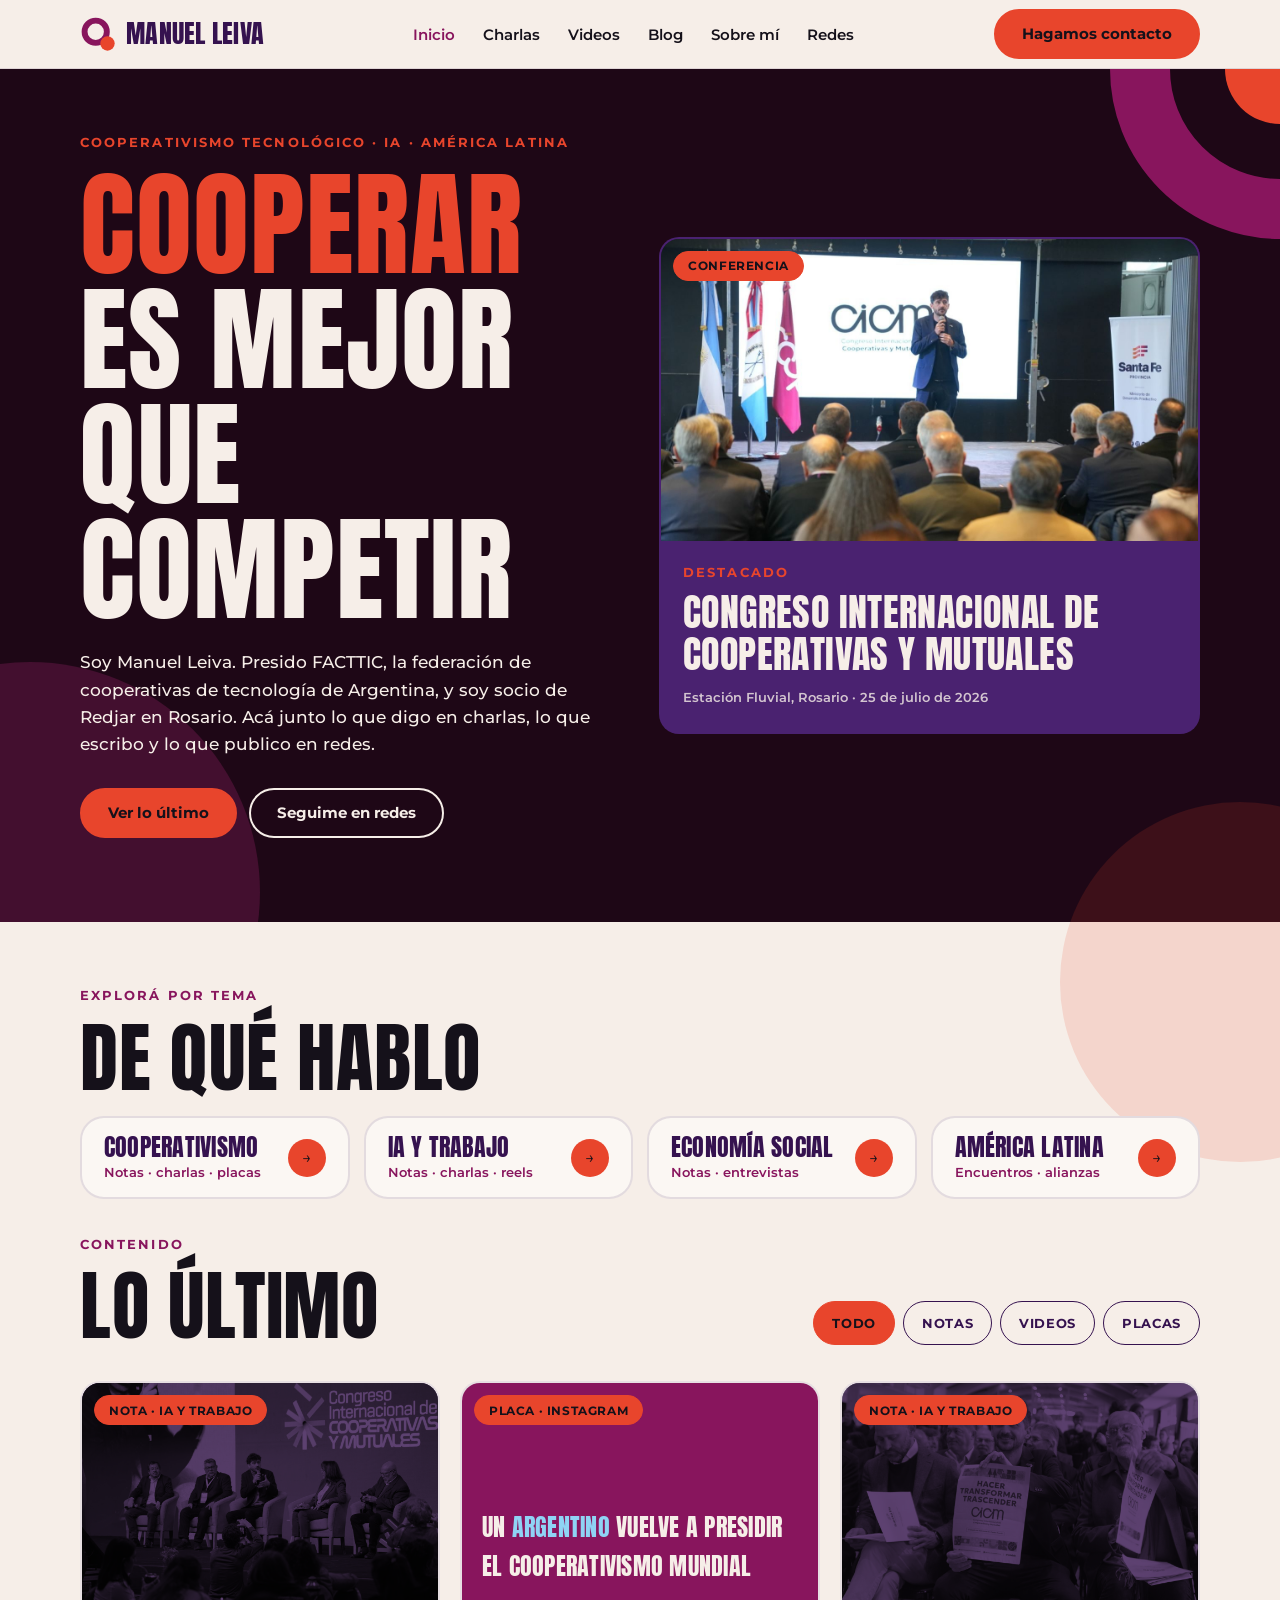
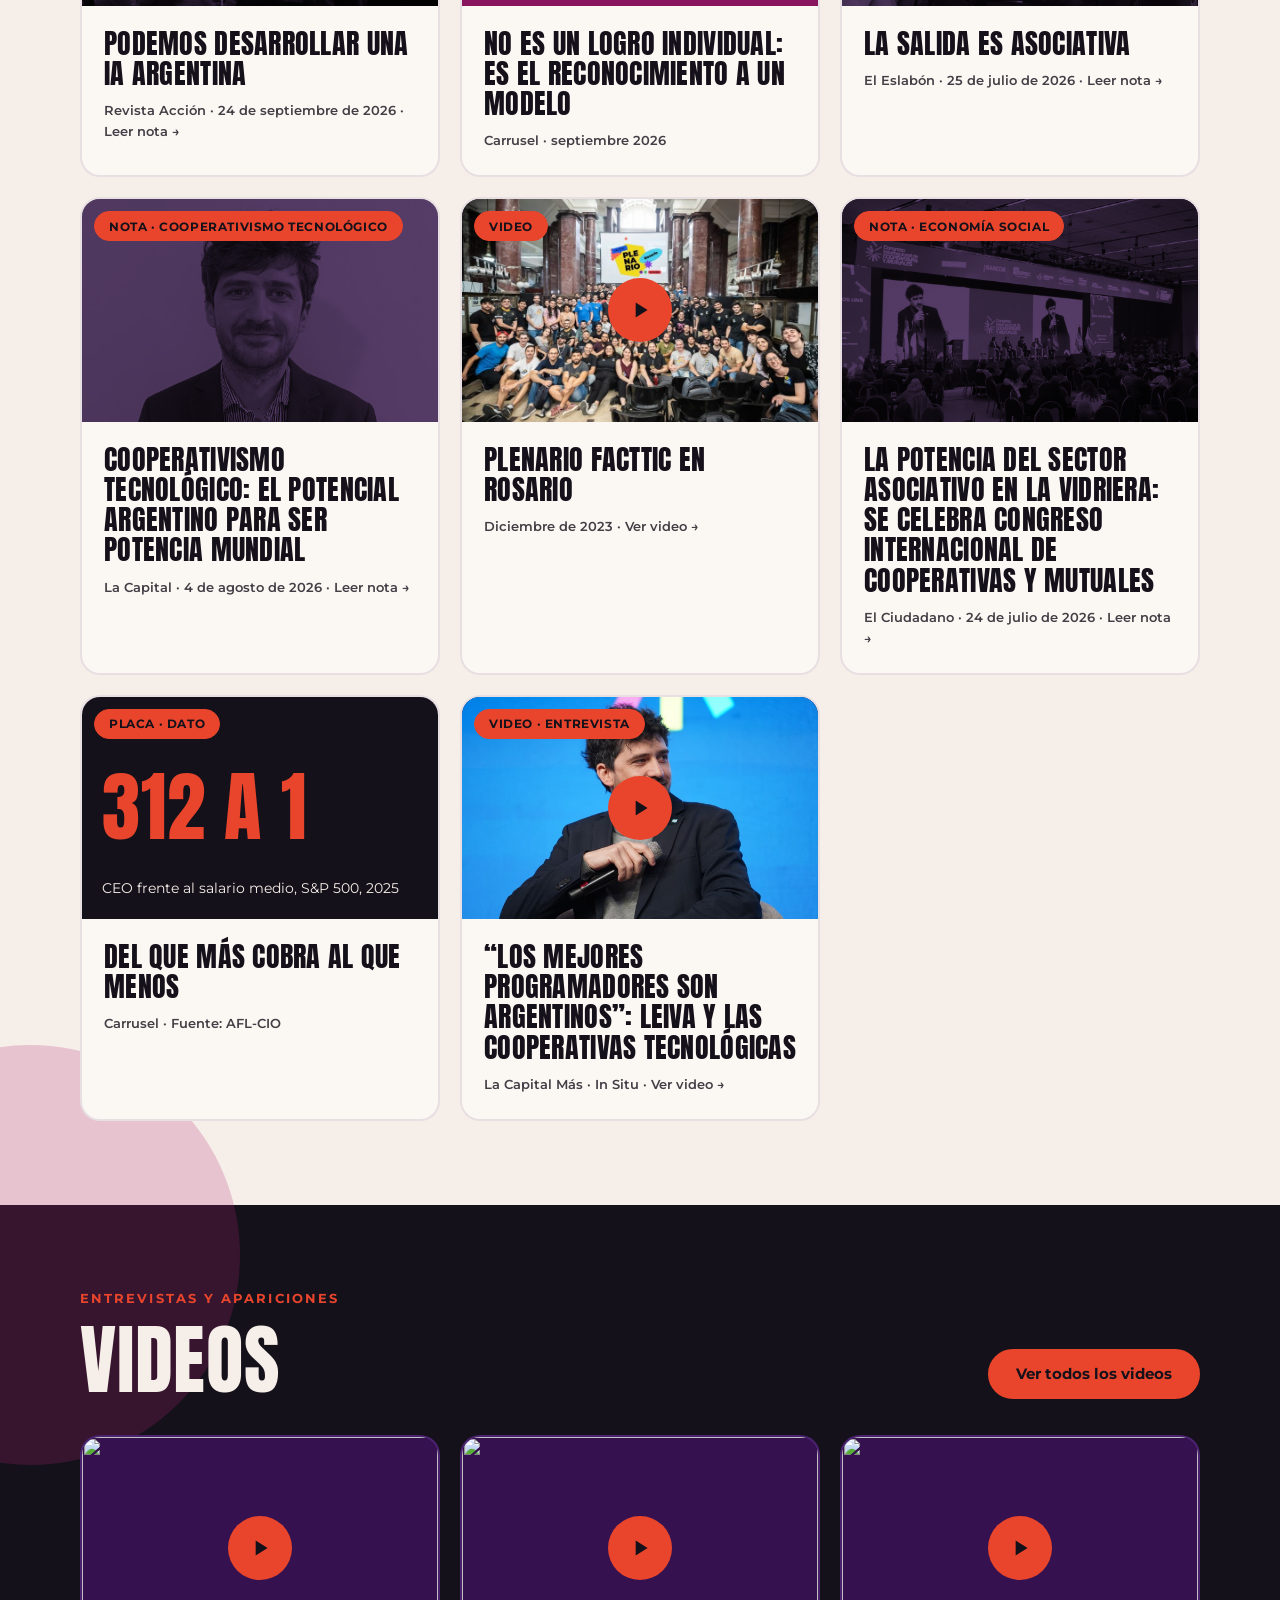
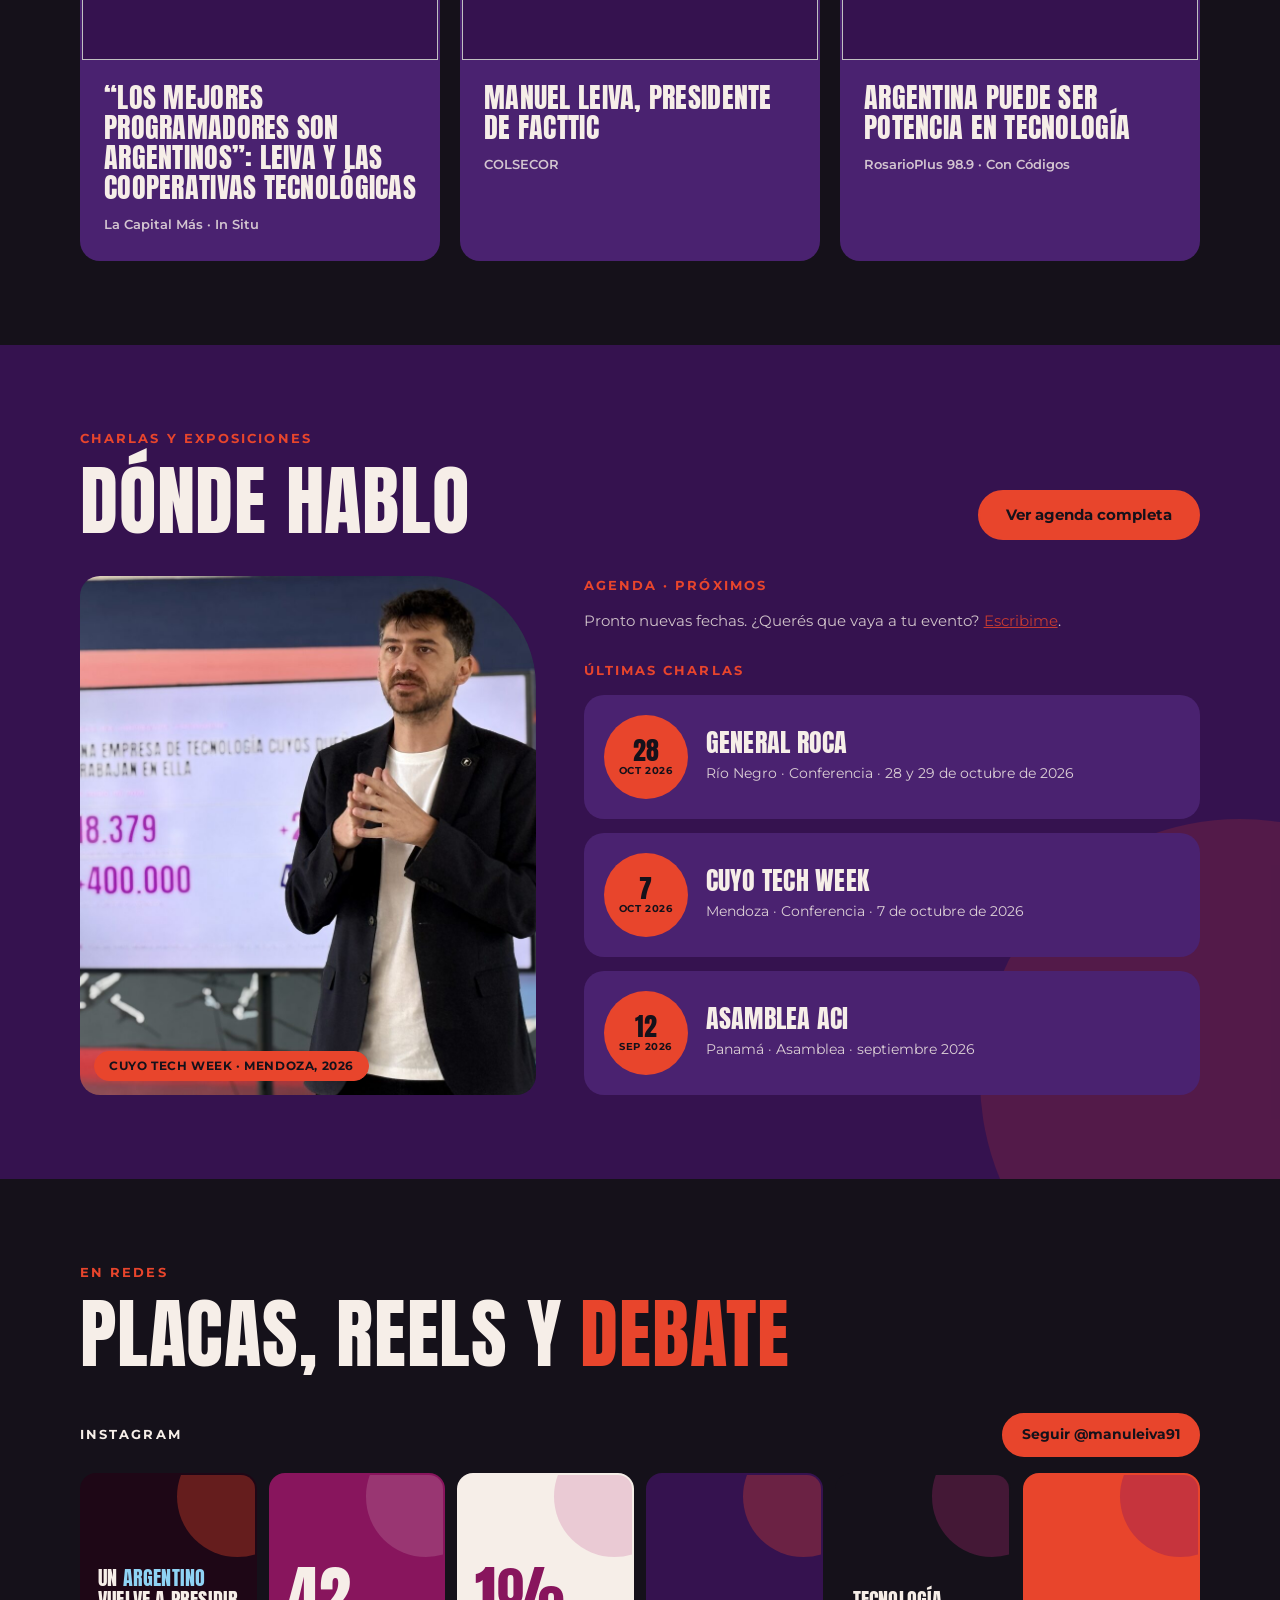
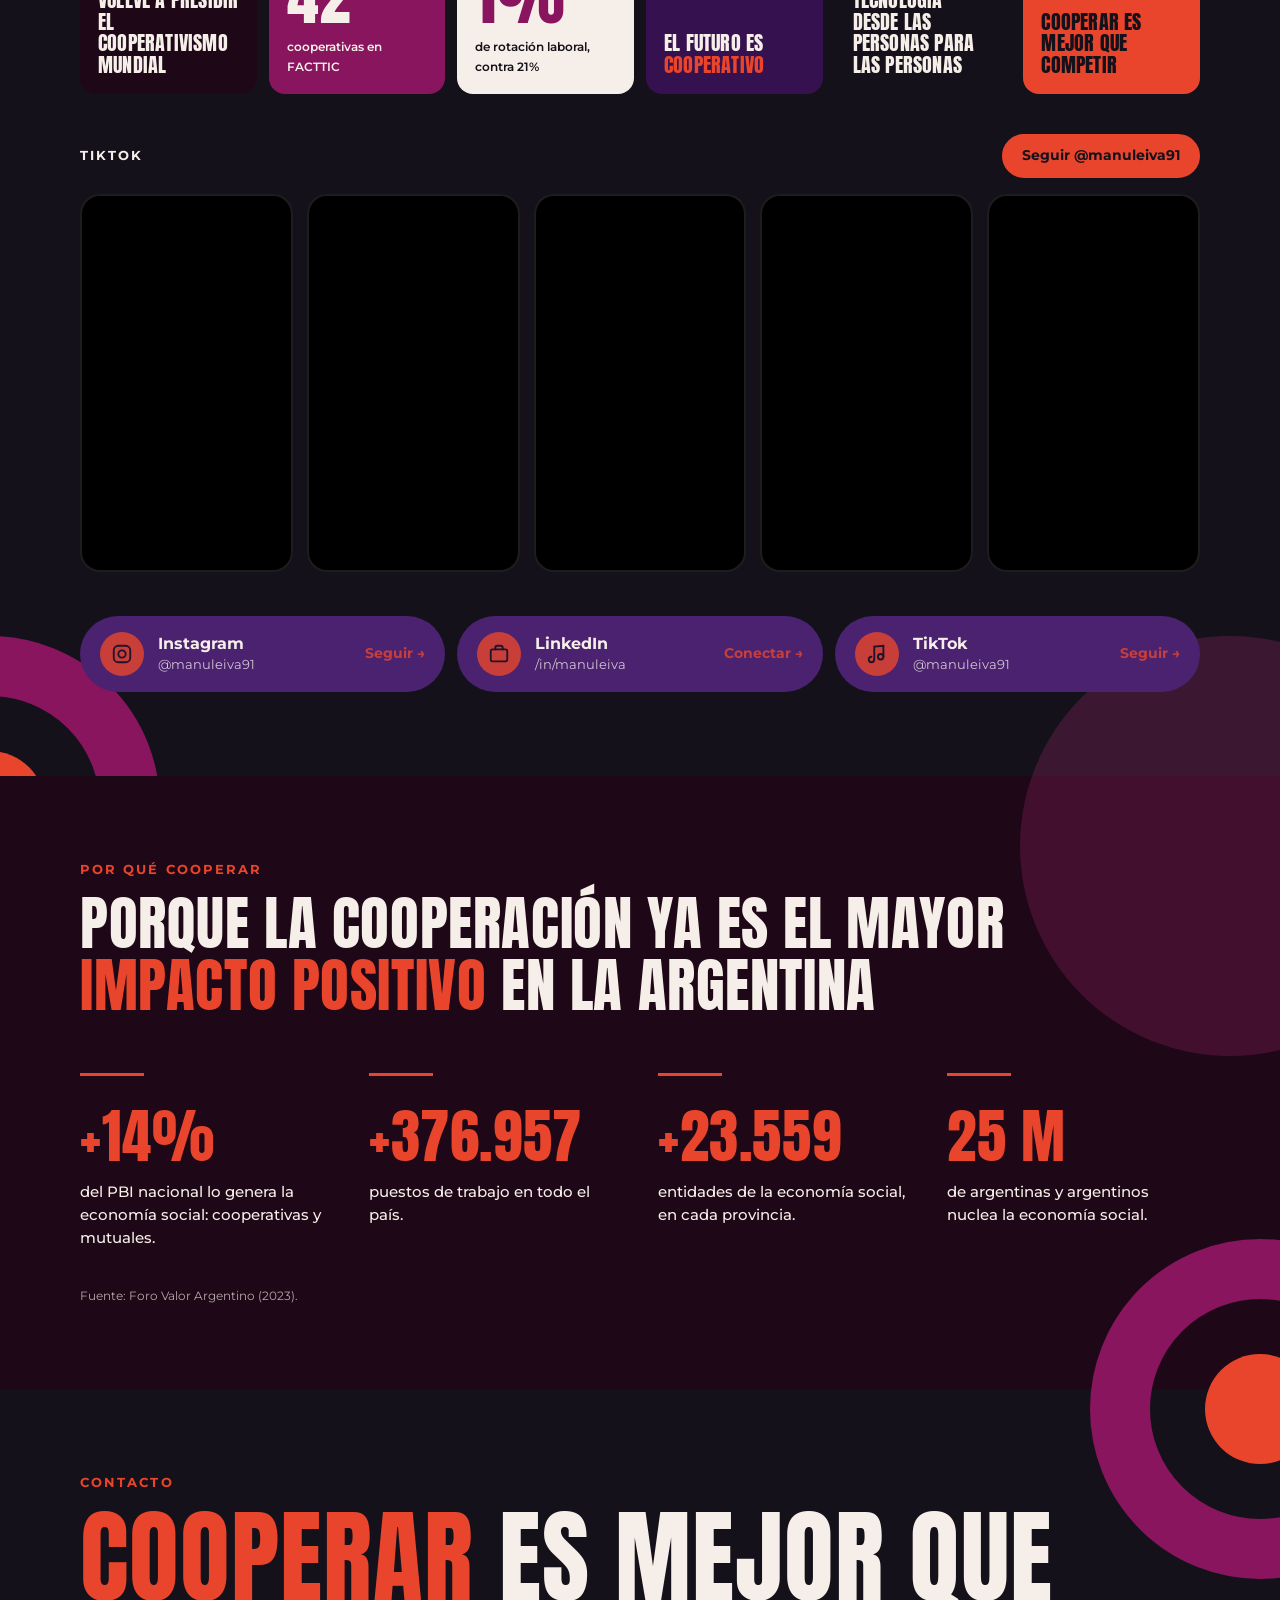
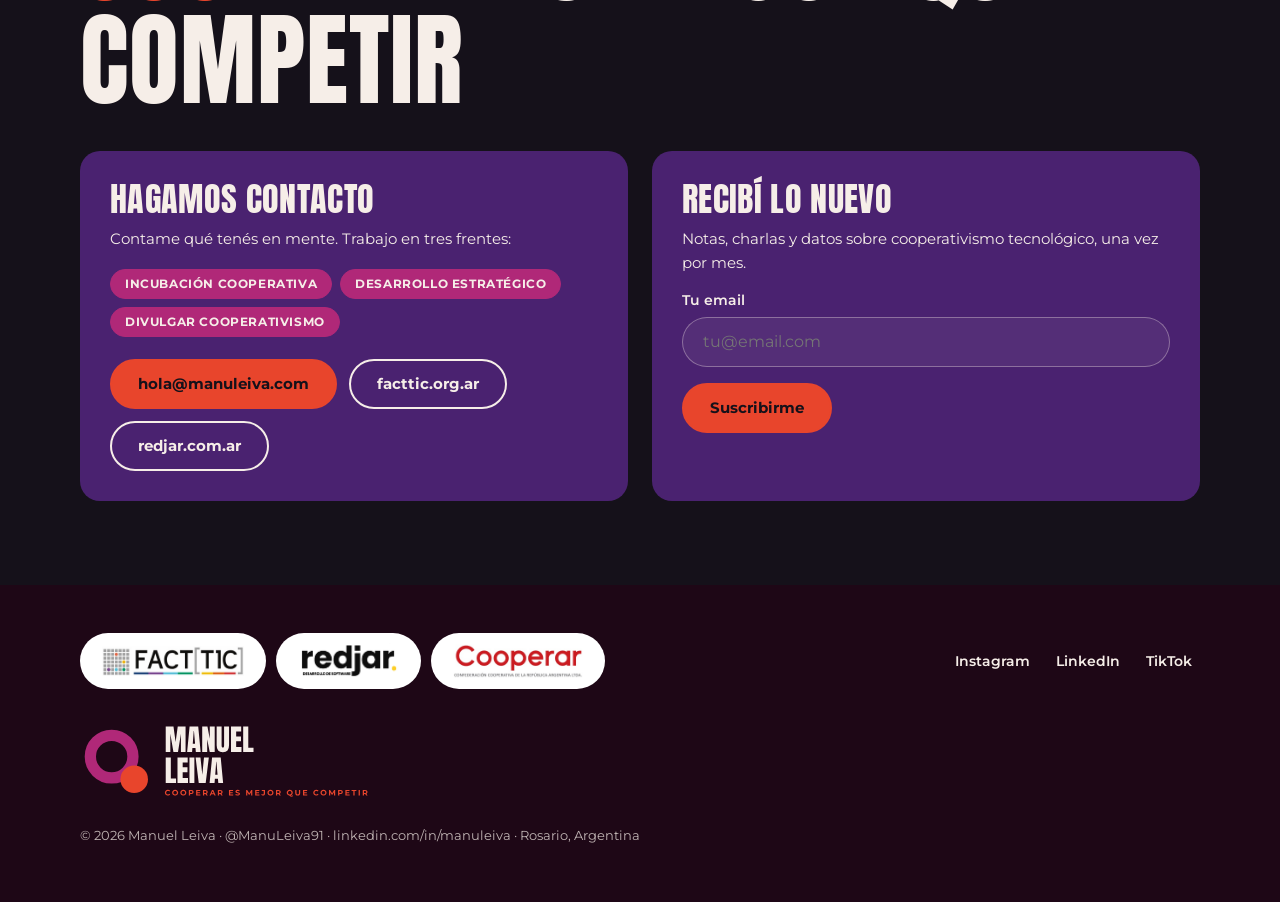
==== commit 52e8be9d: "Corrige la miniatura para compartir: saca el sombreado de la cara Rehace la franja de la foto con un" ====
--- a/index.html
+++ b/index.html
@@ -16,7 +16,7 @@
 <meta property="og:url" content="https://manuleiva.com/">
 <meta property="og:title" content="Manuel Leiva · Cooperar es mejor que competir">
 <meta property="og:description" content="Presidente de FACTTIC y socio de Redjar. Cooperativismo tecnológico, IA y trabajo: charlas, notas, videos y estudios.">
-<meta property="og:image" content="https://manuleiva.com/img/og/manuel-leiva-og.jpg">
+<meta property="og:image" content="https://manuleiva.com/img/og/manuel-leiva-og.jpg?v=2">
 <meta property="og:image:type" content="image/jpeg">
 <meta property="og:image:width" content="1200">
 <meta property="og:image:height" content="630">
@@ -24,7 +24,7 @@
 <meta name="twitter:card" content="summary_large_image">
 <meta name="twitter:title" content="Manuel Leiva · Cooperar es mejor que competir">
 <meta name="twitter:description" content="Presidente de FACTTIC y socio de Redjar. Cooperativismo tecnológico, IA y trabajo.">
-<meta name="twitter:image" content="https://manuleiva.com/img/og/manuel-leiva-og.jpg">
+<meta name="twitter:image" content="https://manuleiva.com/img/og/manuel-leiva-og.jpg?v=2">
 <meta name="twitter:image:alt" content="Manuel Leiva, presidente de FACTTIC y socio de Redjar.">
 <meta name="theme-color" content="#1E0716">
 <script type="application/ld+json">
@@ -49,7 +49,7 @@
       "isPartOf": { "@id": "https://manuleiva.com/#website" },
       "about": { "@id": "https://manuleiva.com/#persona" },
       "mainEntity": { "@id": "https://manuleiva.com/#persona" },
-      "primaryImageOfPage": { "@type": "ImageObject", "url": "https://manuleiva.com/img/og/manuel-leiva-og.jpg", "width": 1200, "height": 630 }
+      "primaryImageOfPage": { "@type": "ImageObject", "url": "https://manuleiva.com/img/og/manuel-leiva-og.jpg?v=2", "width": 1200, "height": 630 }
     },
     {
       "@type": "Person",
--- a/css/estilos.css
+++ b/css/estilos.css
@@ -51,7 +51,7 @@
 /* nav */
 .nav{position:sticky;top:0;z-index:20;background:#F6EEE8;border-bottom:1px solid rgba(53,18,79,.12)}
 .bar{display:flex;align-items:center;justify-content:space-between;gap:16px;min-height:68px}
-.brand{font-size:26px;color:#35124F;text-decoration:none}
+.brand{font-size:26px;color:#35124F;text-decoration:none;min-height:48px;padding-right:8px}
 .links{display:none;flex-direction:column;padding:4px 0 20px}
 .links.open{display:flex}
 .links a{color:#15111A;text-decoration:none;font-weight:600;font-size:16px;padding:12px 0}
@@ -143,8 +143,8 @@
 .field input:focus{outline:none;border-color:#E8452C}
 .footer{background:#1E0716;color:#F6EEE8;padding:48px 0 56px}
 .frow{display:flex;flex-wrap:wrap;align-items:center;justify-content:space-between;gap:20px}
-.flinks{display:flex;flex-wrap:wrap;gap:18px}
-.flinks a{color:#F6EEE8;font-weight:600;font-size:14px;text-decoration:none}
+.flinks{display:flex;flex-wrap:wrap;gap:4px 10px}
+.flinks a{color:#F6EEE8;font-weight:600;font-size:14px;text-decoration:none;display:inline-flex;align-items:center;min-height:44px;padding:0 8px}
 .flinks a:hover{color:#E8452C}
 /* movimiento */
 .js-anim [data-reveal]{opacity:0;transform:translateY(24px);transition:opacity .7s ease,transform .7s ease}
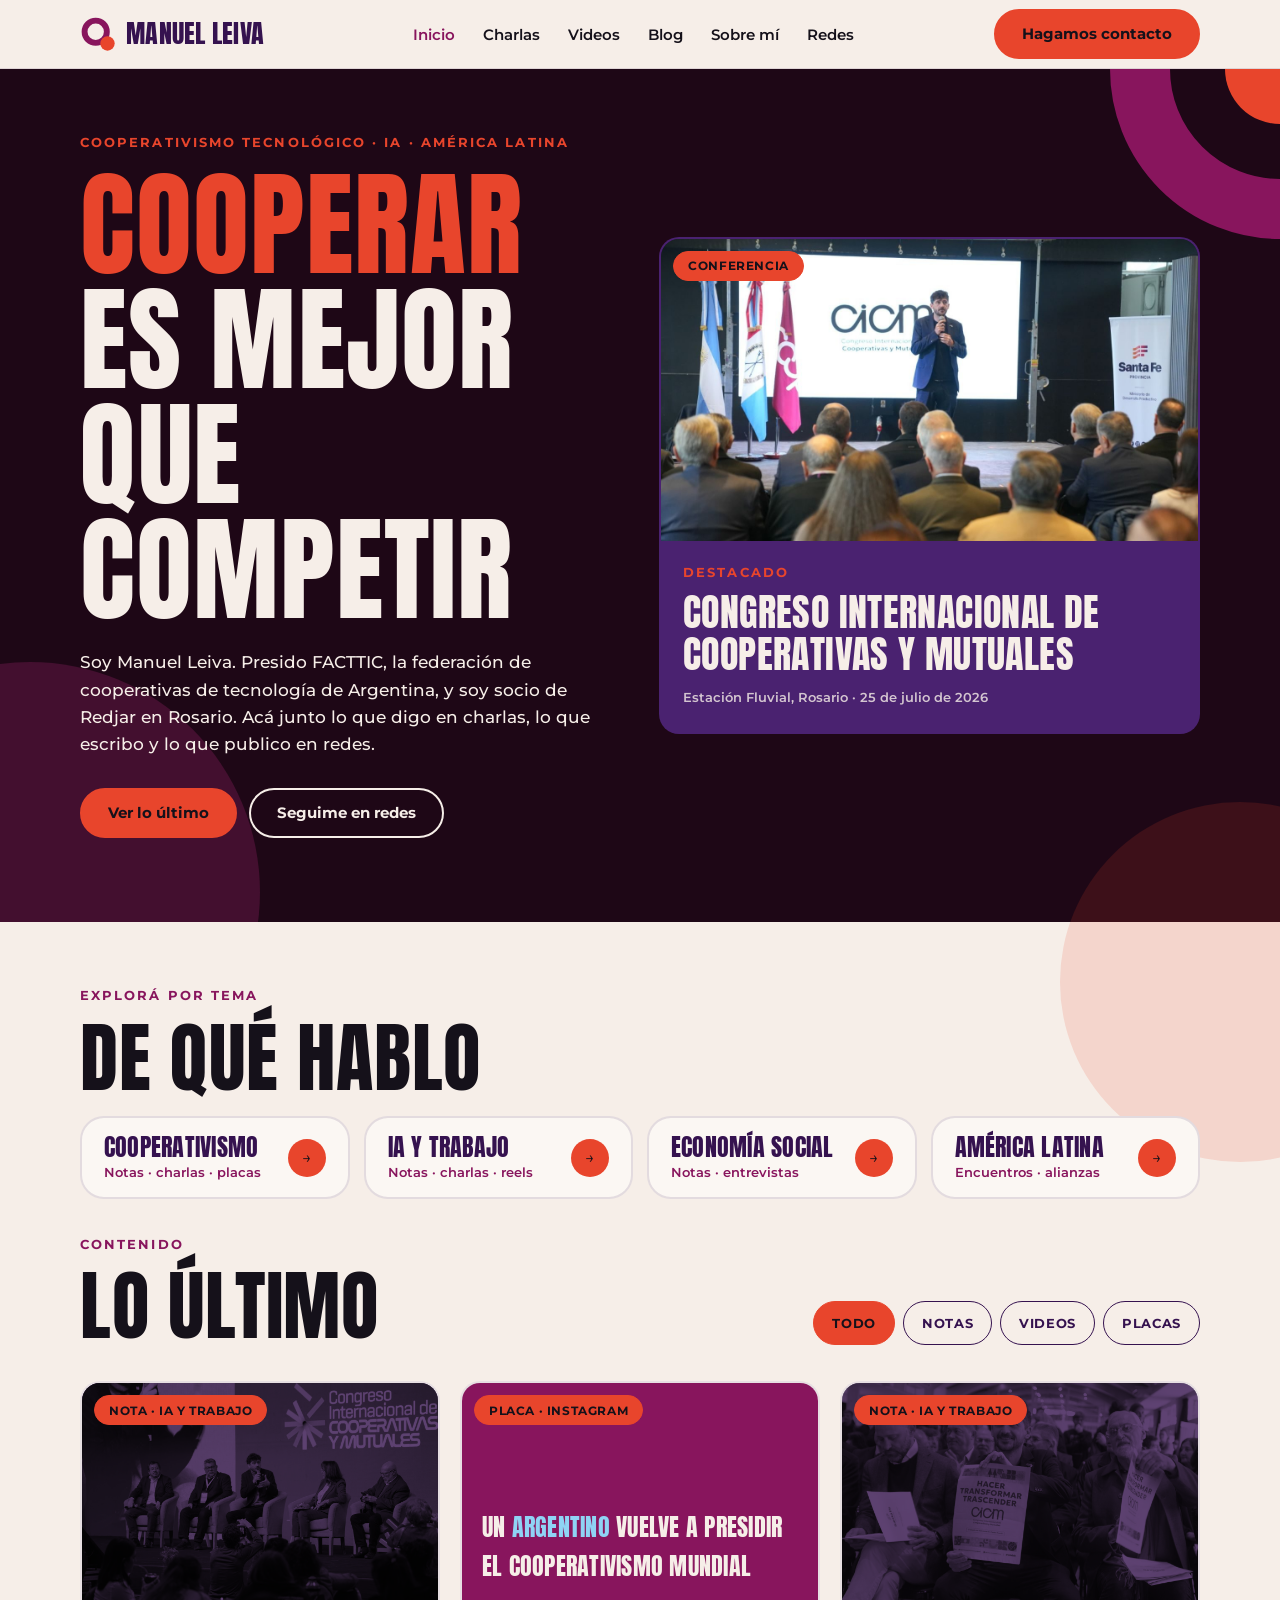
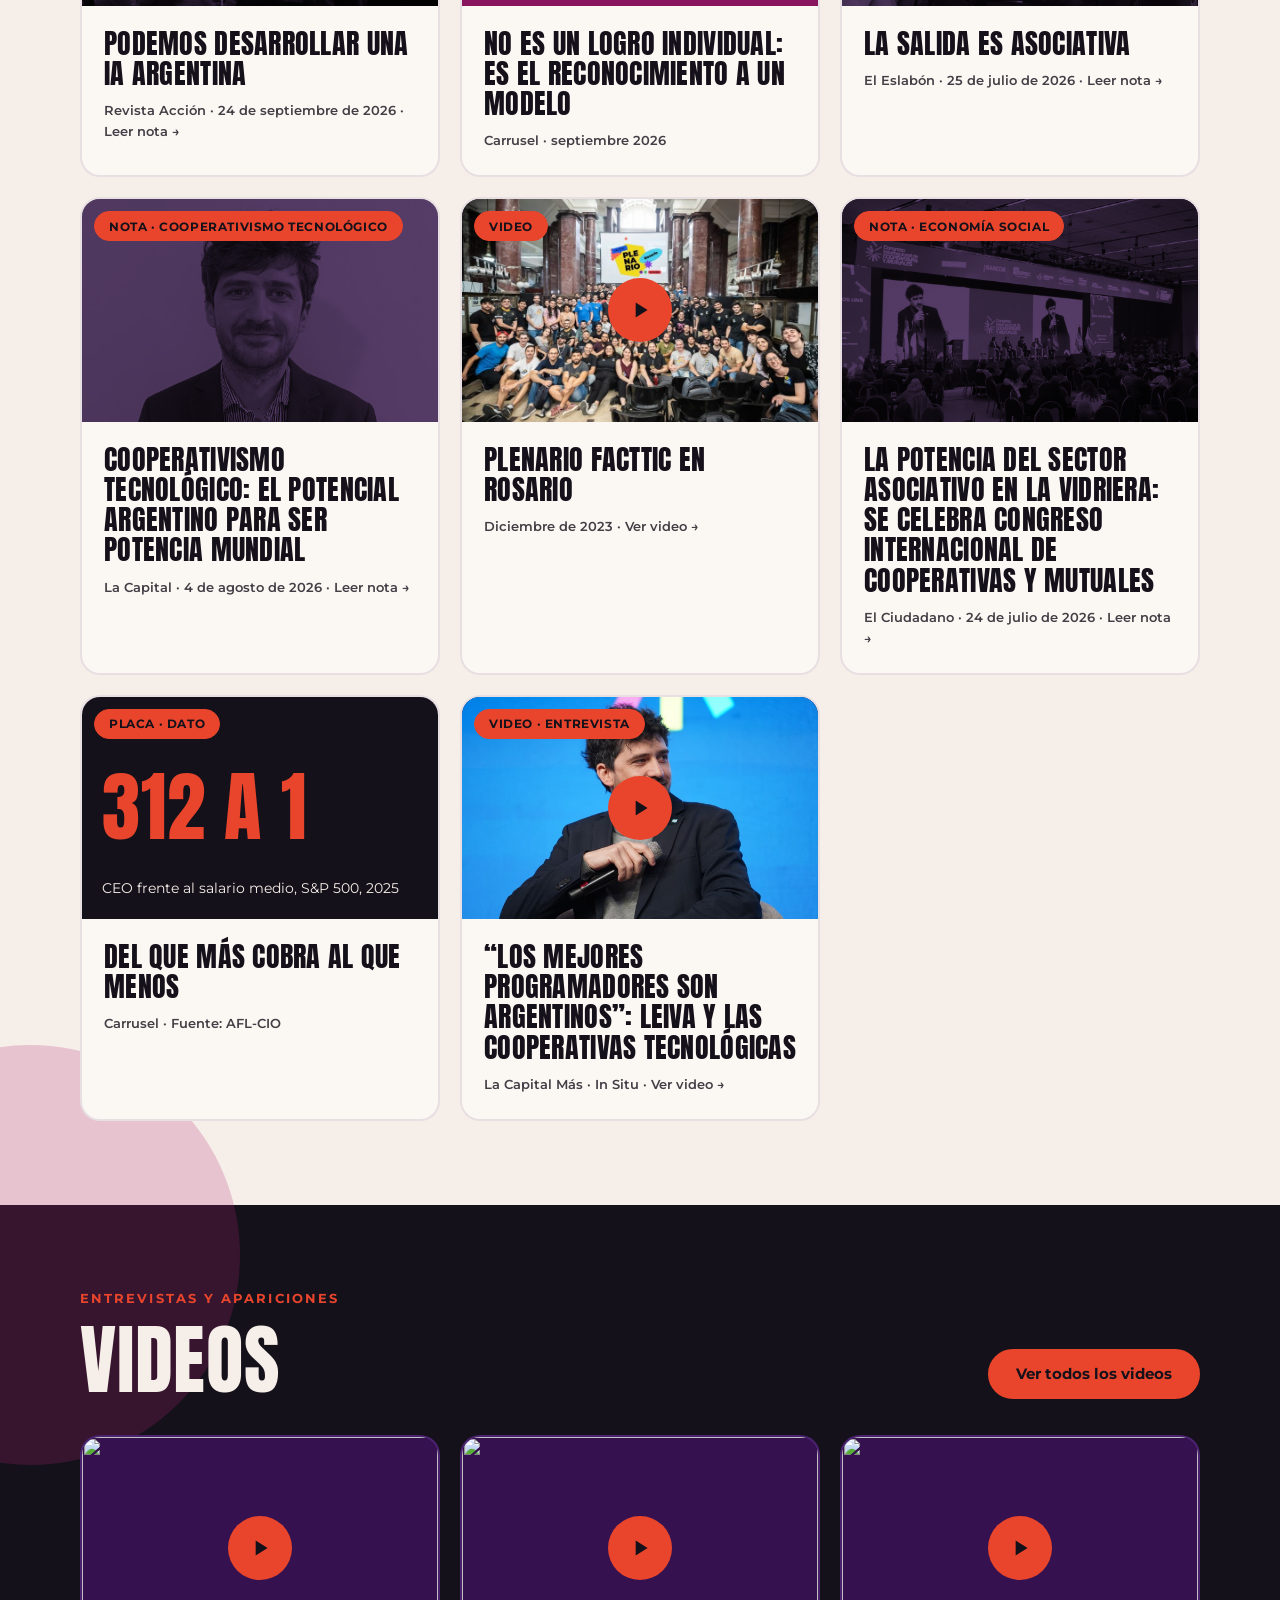
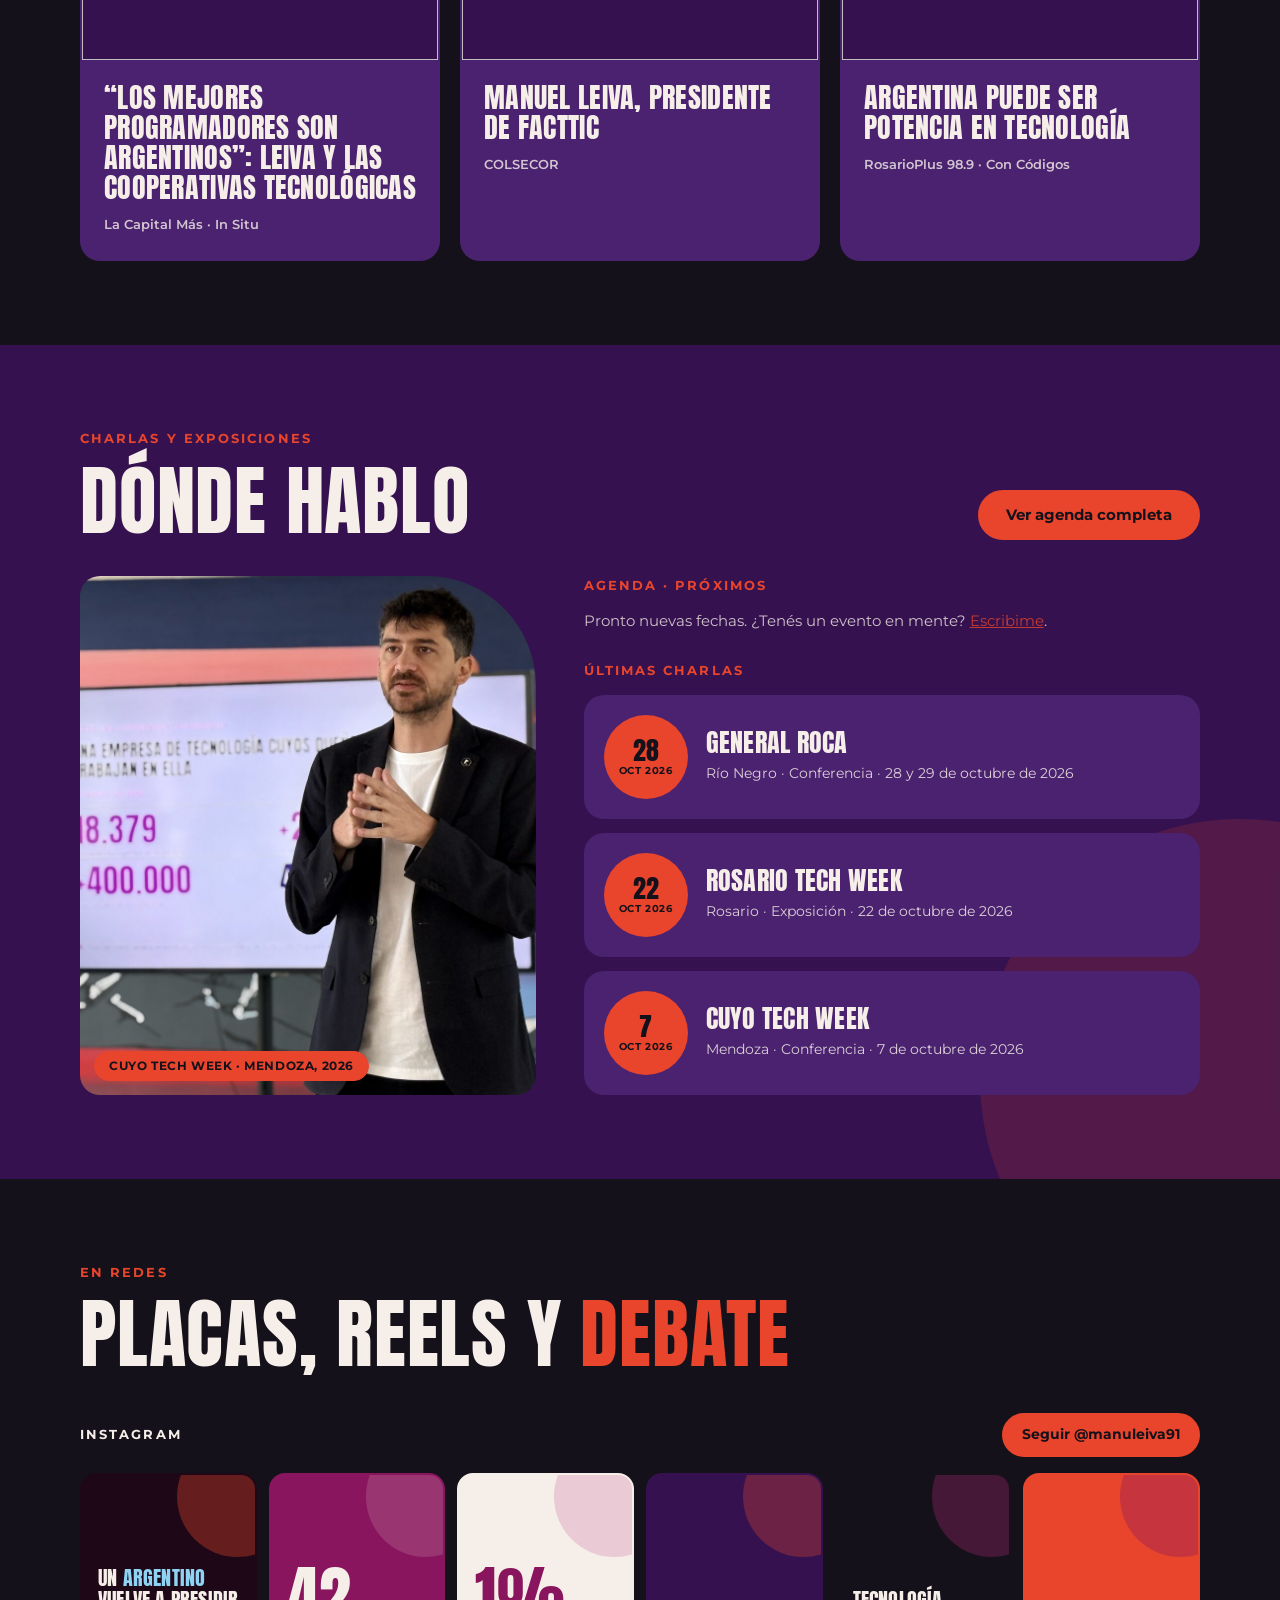
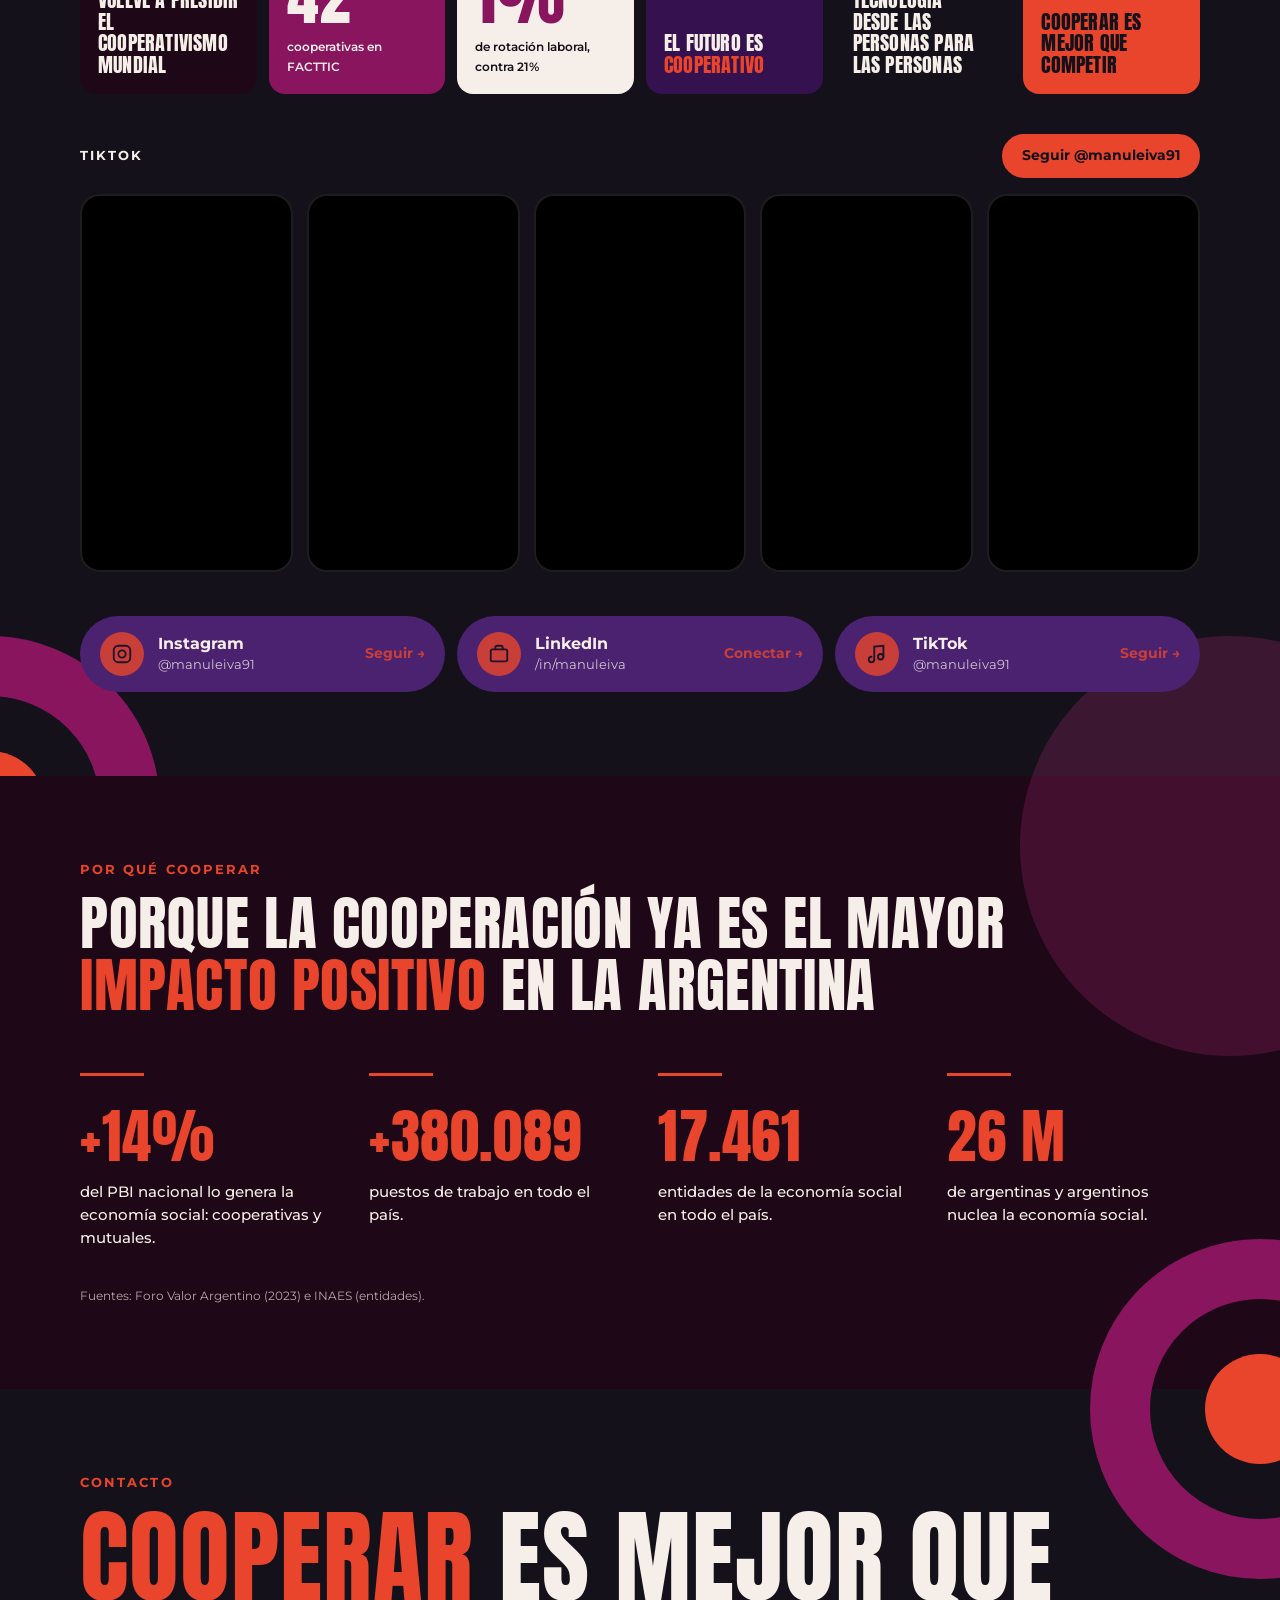
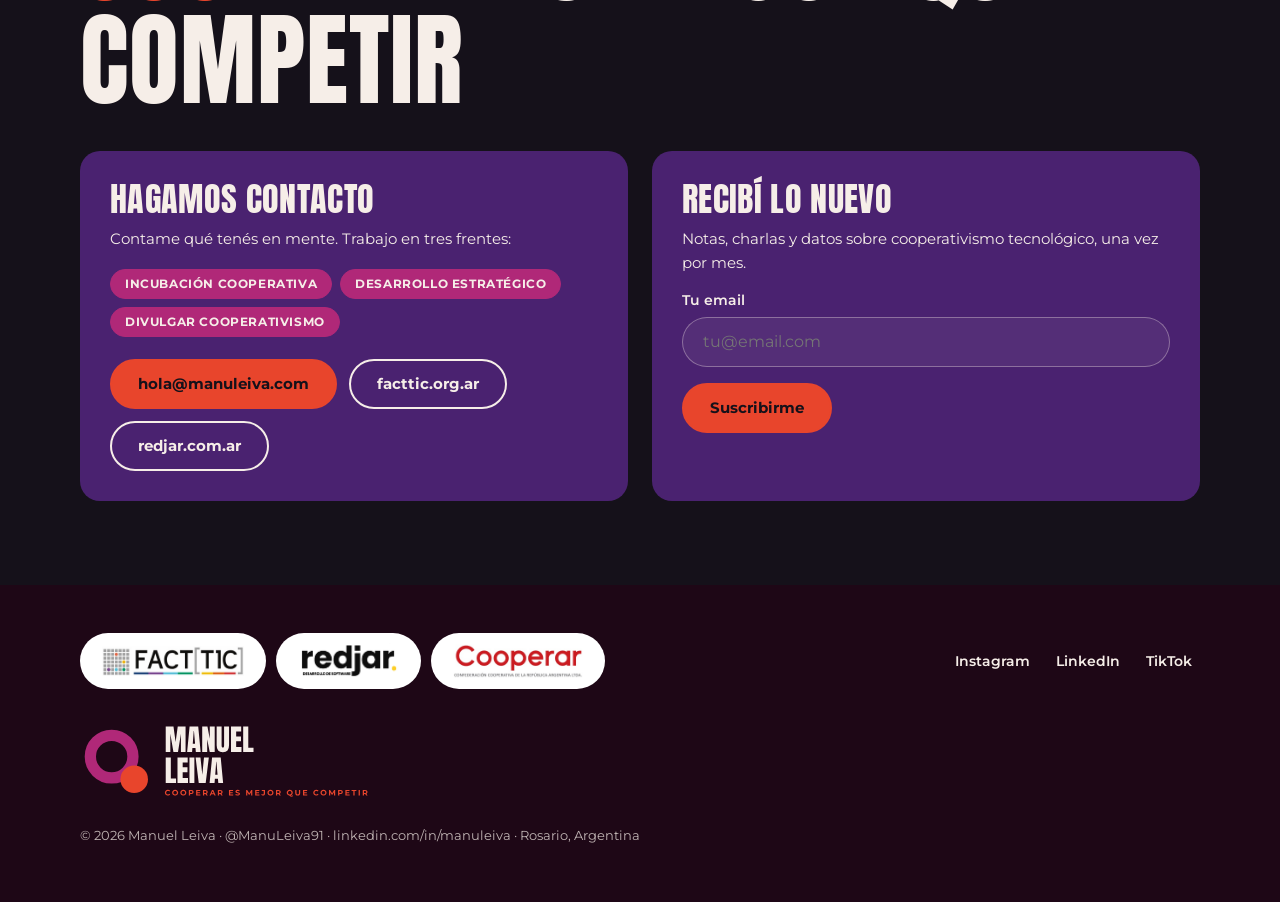
==== commit e9e4c6ad: "Actualiza la cifra de entidades de la economía social: 18.376 en todo el país El dato anterior (+25." ====
--- a/index.html
+++ b/index.html
@@ -229,10 +229,10 @@
 <div class="why" style="margin-top:56px">
 <div class="stat" data-reveal><p class="d"><span data-count="15" data-prefix="+" data-suffix="%">+15%</span></p><p>del PBI nacional lo genera la economía social: cooperativas y mutuales.</p></div>
 <div class="stat" data-reveal><p class="d"><span data-count="400000" data-prefix="+">+400.000</span></p><p>puestos de trabajo en todo el país.</p></div>
-<div class="stat" data-reveal><p class="d"><span data-count="25000" data-prefix="+">+25.000</span></p><p>entidades de la economía social, en cada provincia.</p></div>
+<div class="stat" data-reveal><p class="d"><span data-count="18376">18.376</span></p><p>entidades de la economía social en todo el país.</p></div>
 <div class="stat" data-reveal><p class="d"><span data-count="27">27</span> M</p><p>de argentinas y argentinos nuclea la economía social.</p></div>
 </div>
-<p class="src">Fuente: Foro Valor Argentino (2023).</p>
+<p class="src">Fuentes: Foro Valor Argentino (2023) e INAES (entidades).</p>
 </div>
 </section>
 
--- a/css/estilos.css
+++ b/css/estilos.css
@@ -244,6 +244,7 @@
 .vdesc{font-size:16px;line-height:1.65 !important;font-weight:500;margin:14px 0 0;max-width:680px;opacity:.9}
 .vlist{display:flex;flex-direction:column;gap:12px}
 .vitem{display:grid;grid-template-columns:128px minmax(0,1fr);gap:14px;align-items:center;text-align:left;font-family:inherit;color:#F6EEE8;background:#4A2270;border:2px solid transparent;border-radius:16px;padding:10px;cursor:pointer;transition:border-color .25s ease,transform .25s ease}
+a.vitem{text-decoration:none}
 .vitem:hover{border-color:#E8452C;transform:translateY(-2px)}
 .vitem.is-active{border-color:#E8452C;background:#5B2B87}
 .vitem .vt{position:relative;display:block;aspect-ratio:16/9;border-radius:10px;overflow:hidden;background:#35124F}
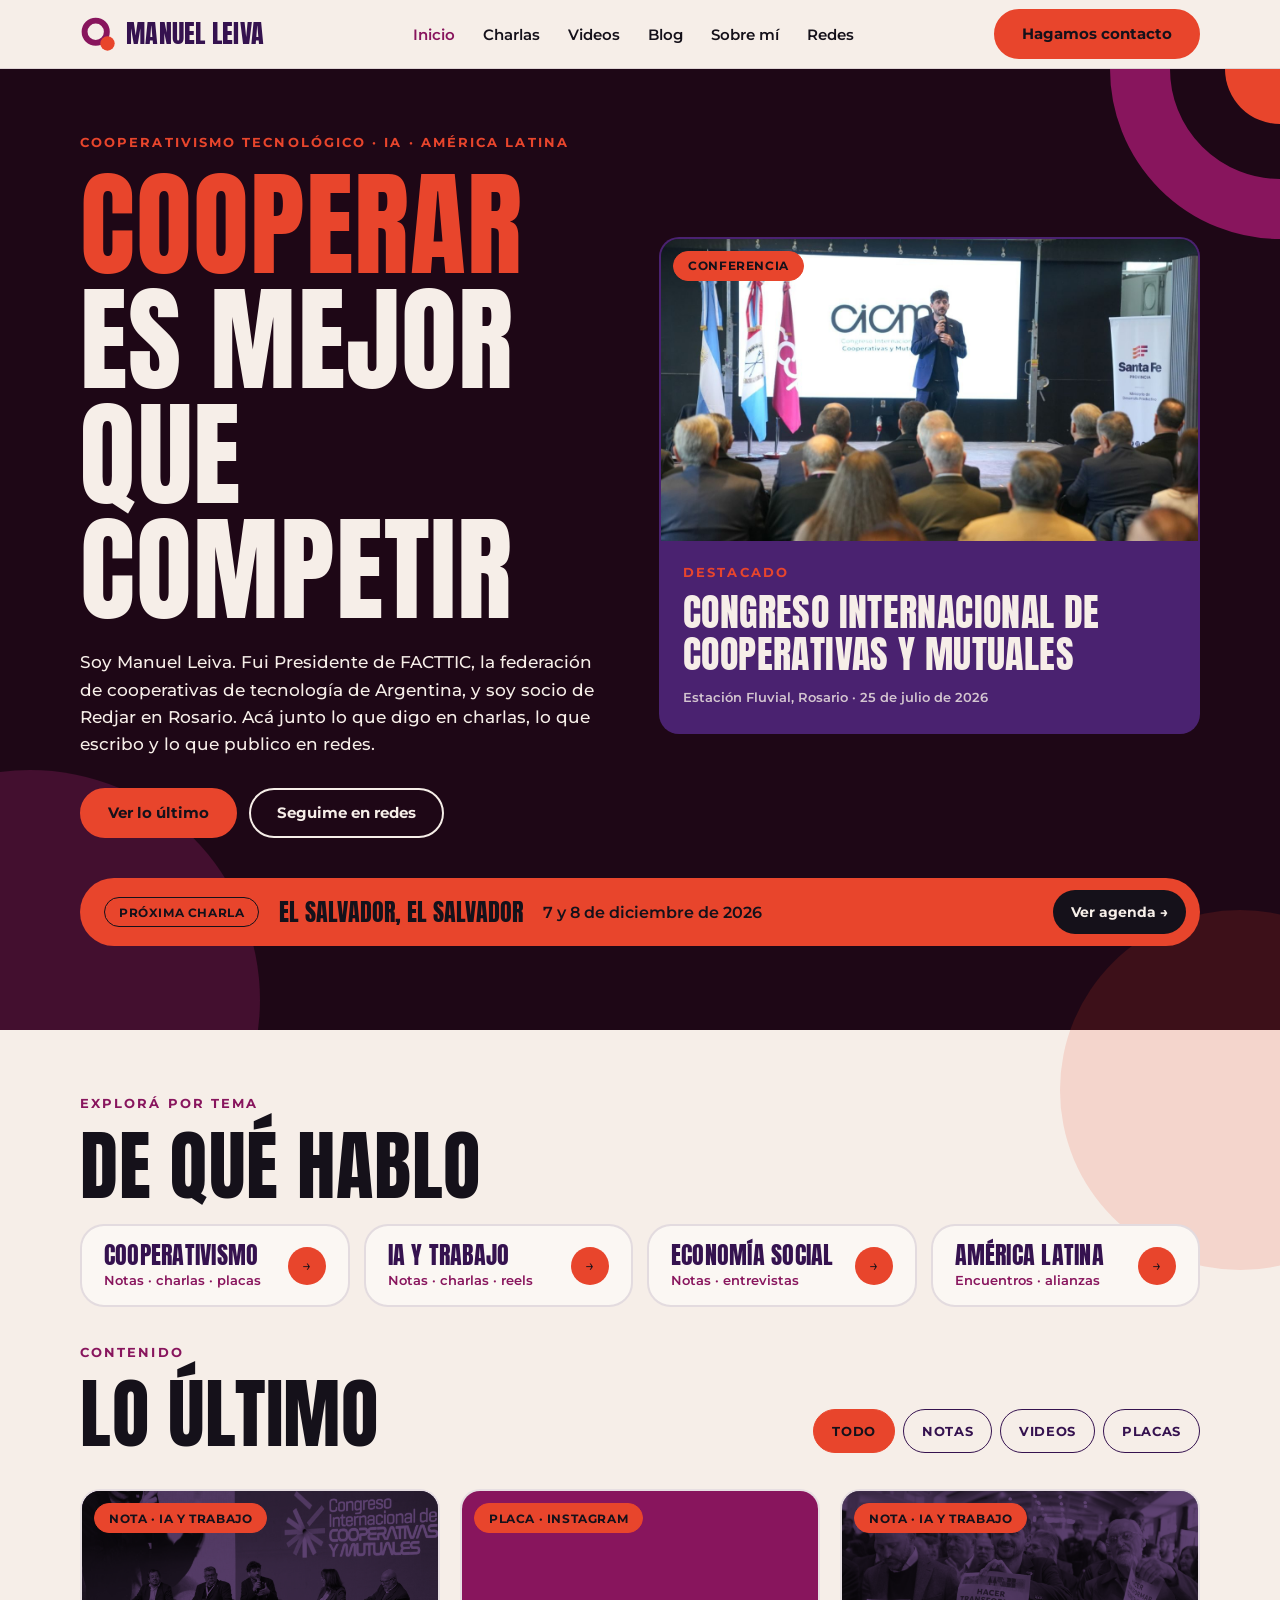
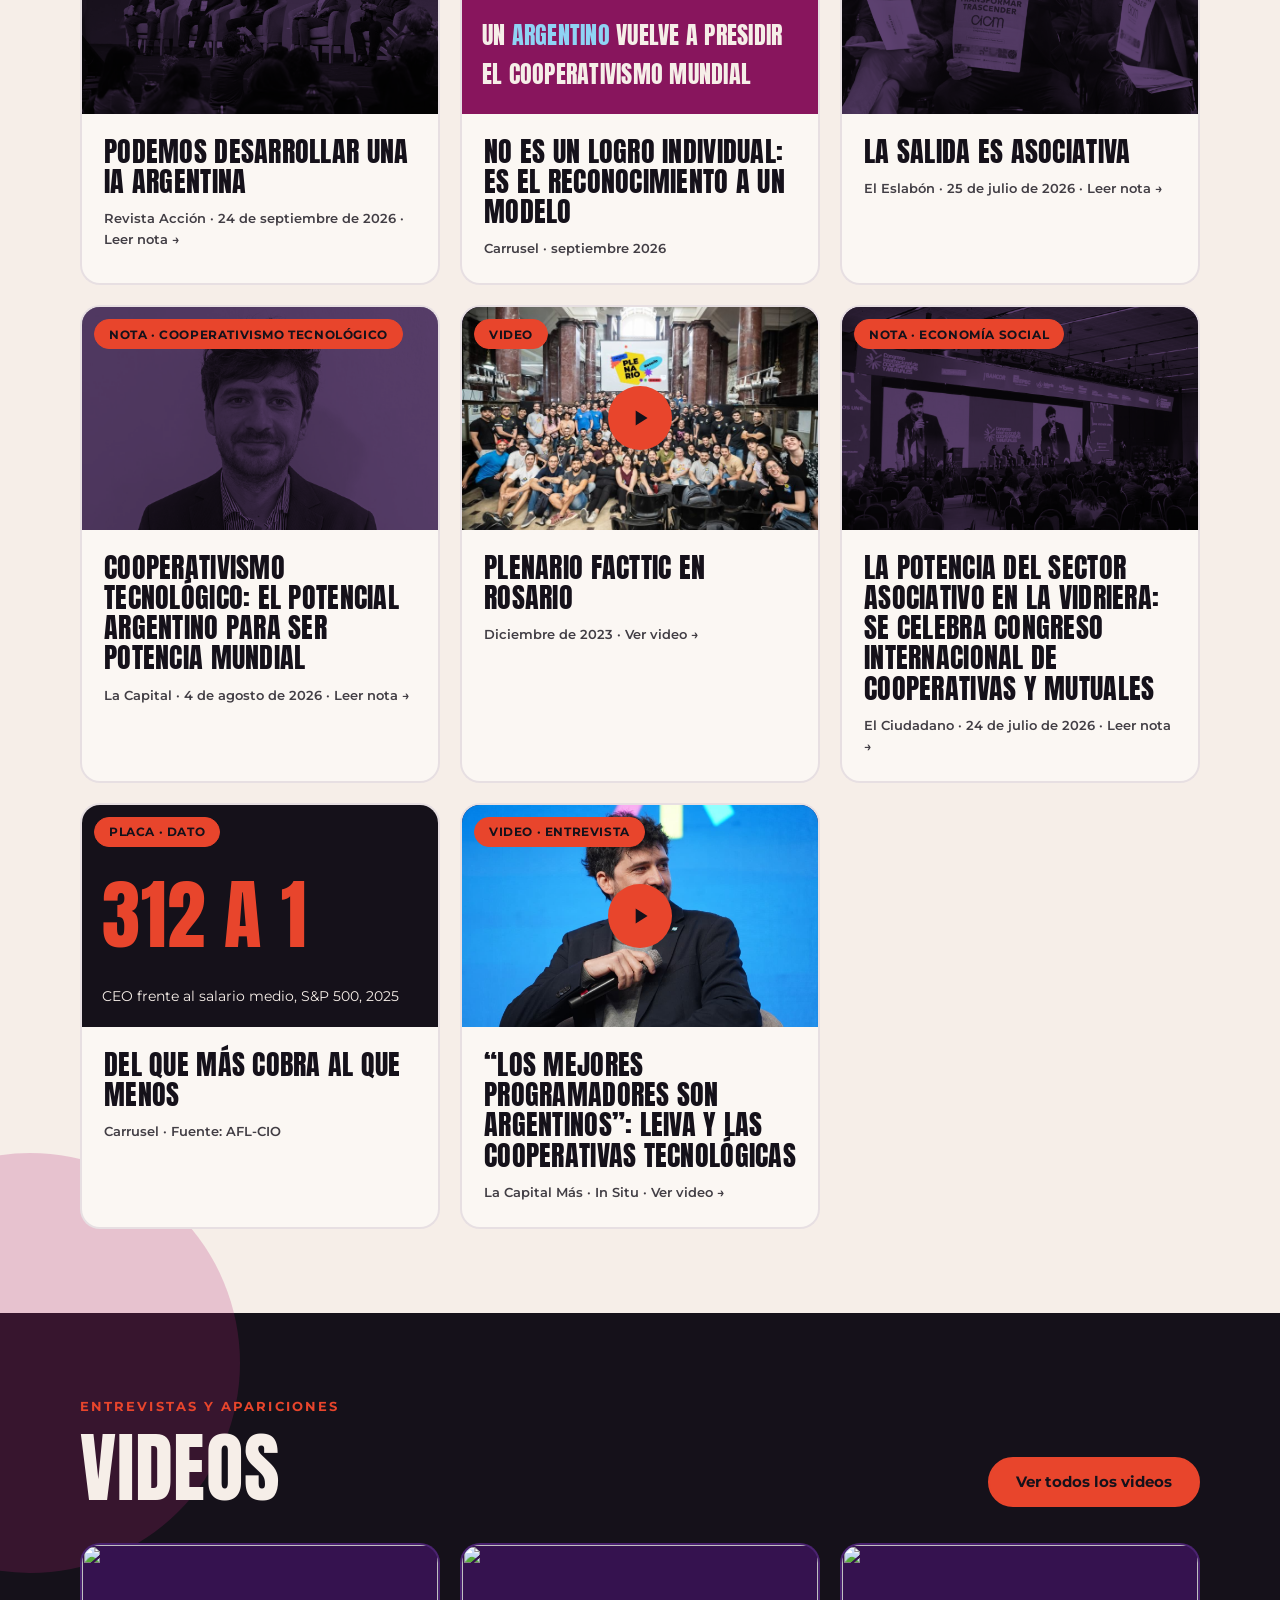
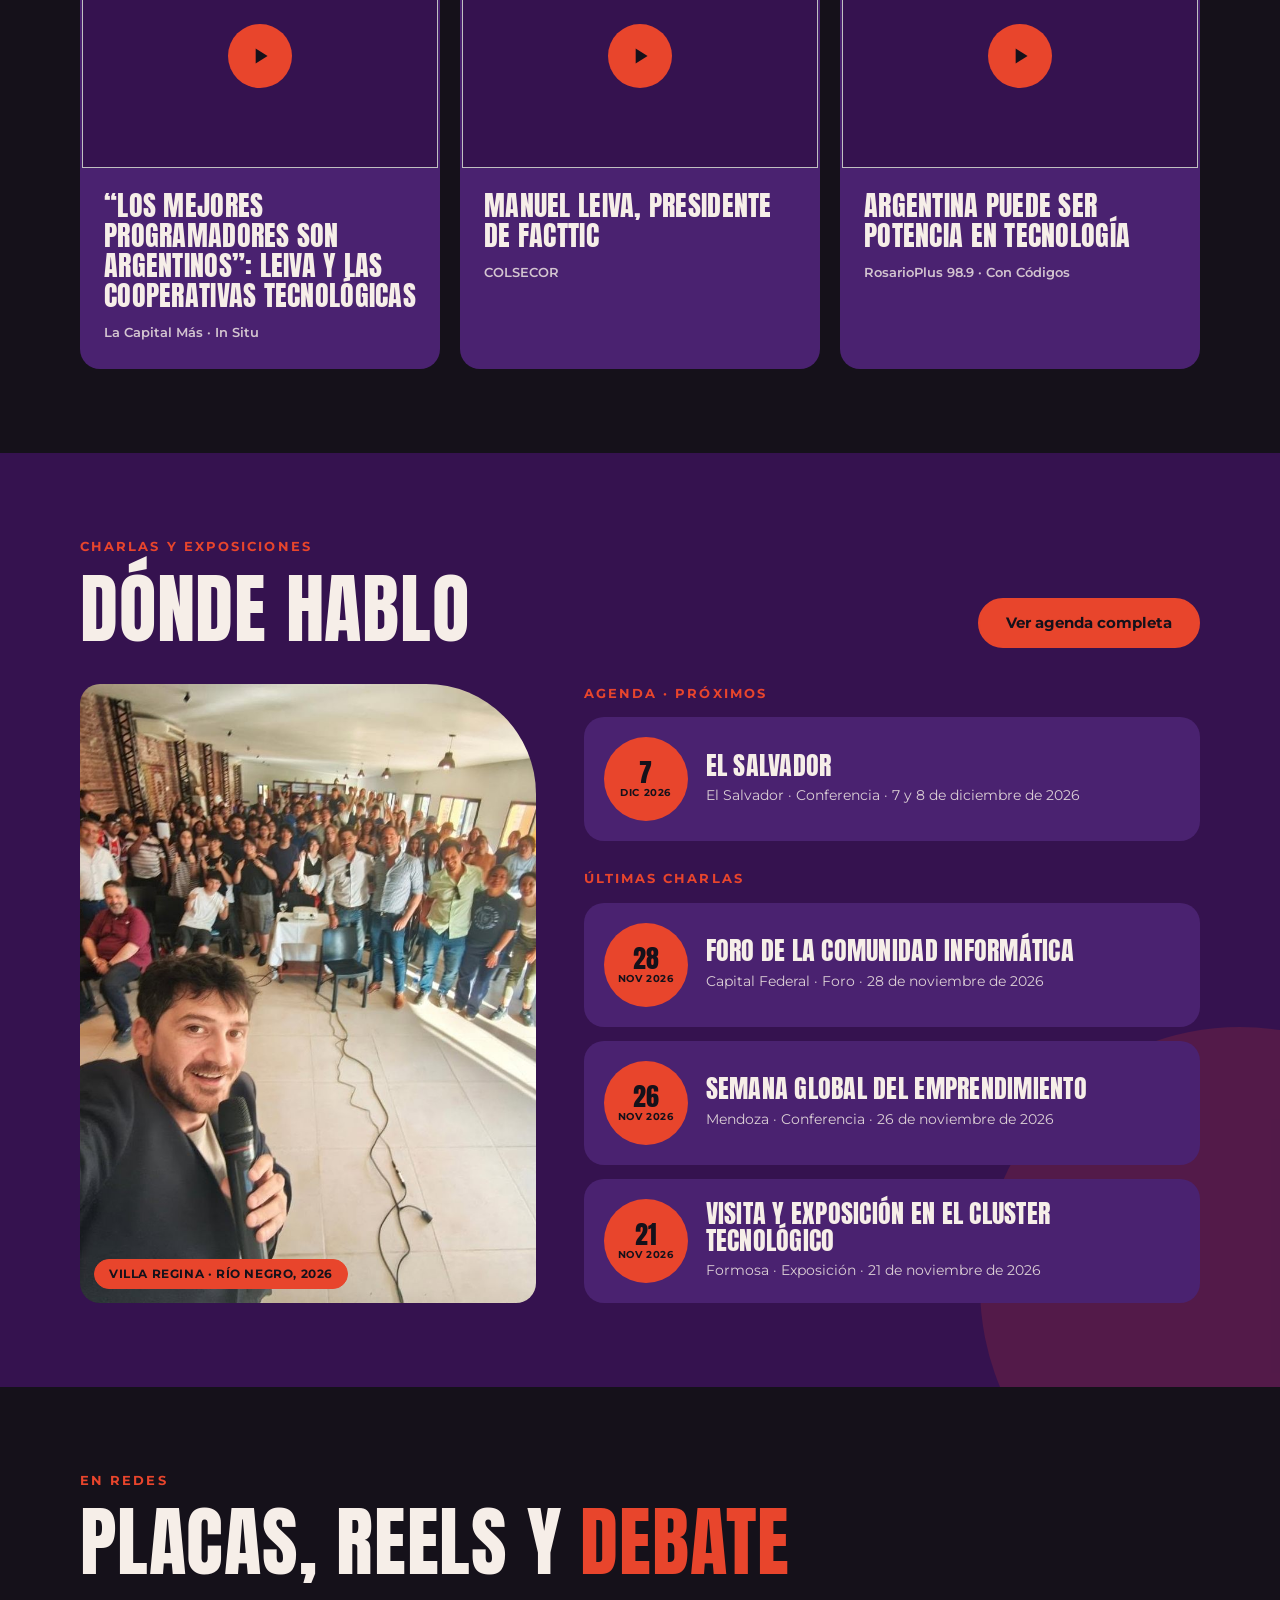
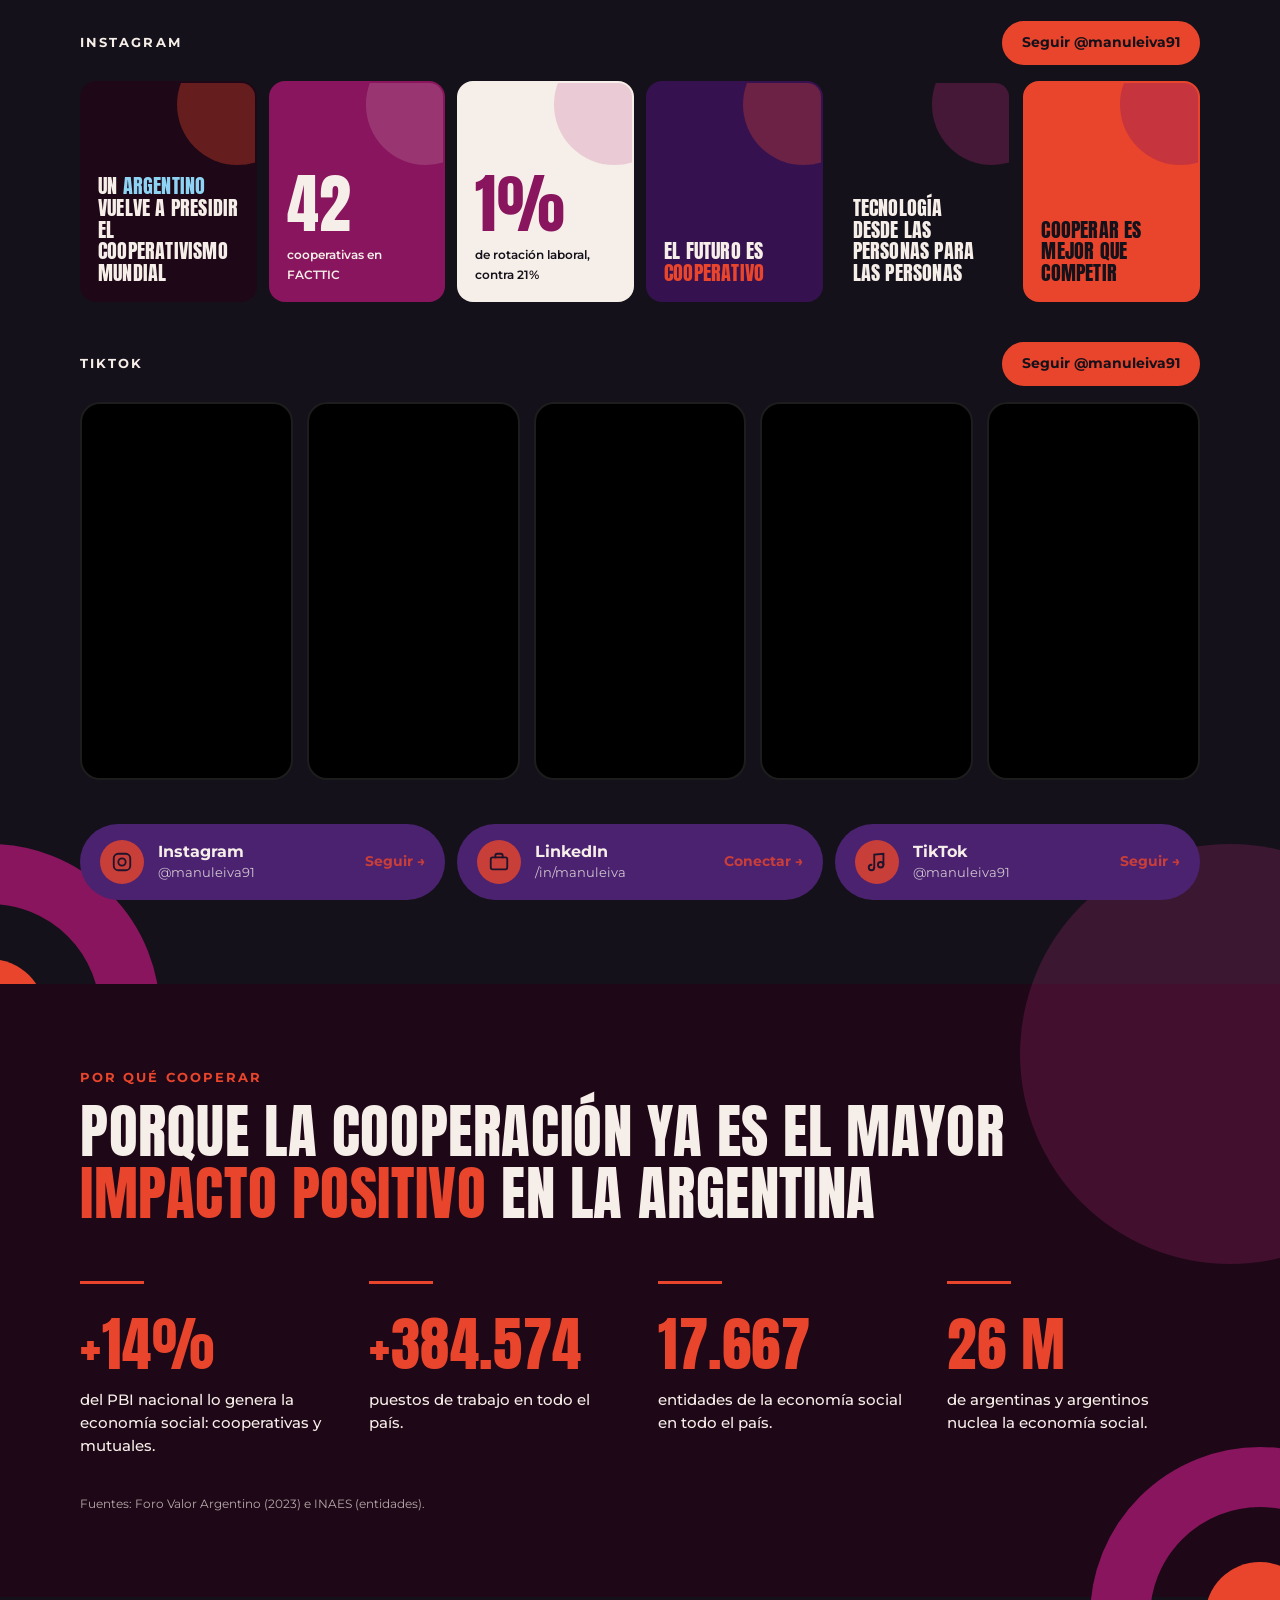
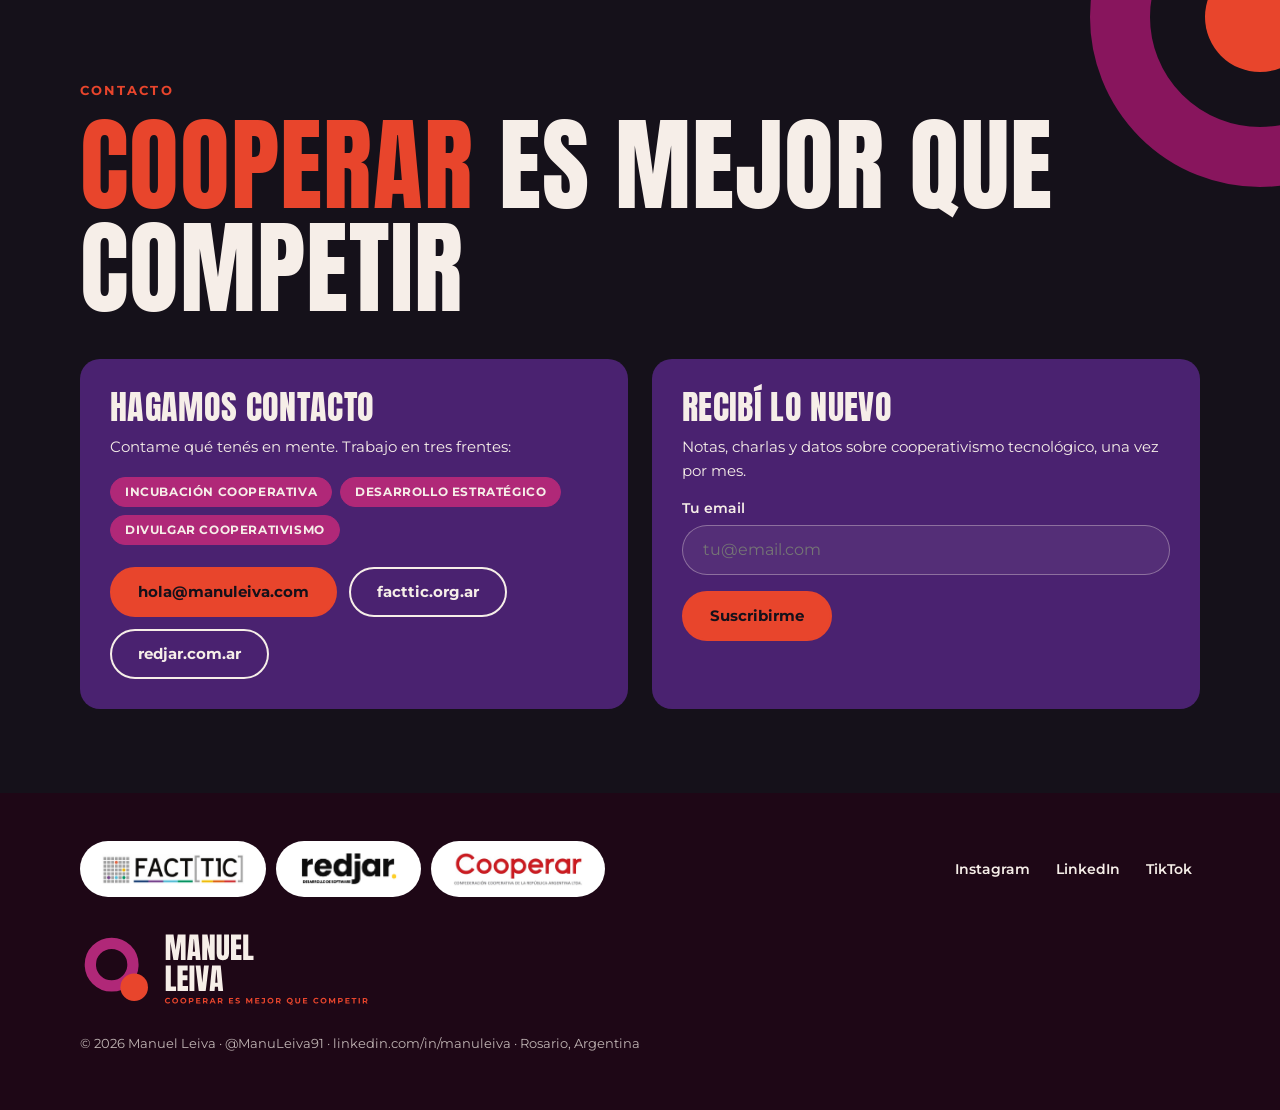
==== commit b04ff432: "Cuenta la presidencia de FACTTIC en pasado: terminó el mandato Inicio, Sobre mí (cargo al final), re" ====
--- a/index.html
+++ b/index.html
@@ -3,8 +3,8 @@
 <head>
 <meta charset="utf-8">
 <meta name="viewport" content="width=device-width, initial-scale=1">
-<title>Manuel Leiva · Presidente de FACTTIC | Cooperativismo e IA</title>
-<meta name="description" content="Manuel Leiva, presidente de FACTTIC y socio de Redjar en Rosario. Charlas, notas, videos y estudios sobre cooperativismo tecnológico, IA y trabajo.">
+<title>Manuel Leiva · Ex presidente de FACTTIC | Cooperativismo e IA</title>
+<meta name="description" content="Manuel Leiva fue presidente de FACTTIC y es socio de Redjar en Rosario. Charlas, notas, videos y estudios sobre cooperativismo tecnológico, IA y trabajo.">
 <meta name="author" content="Manuel Leiva">
 <meta name="robots" content="index, follow, max-image-preview:large, max-snippet:-1, max-video-preview:-1">
 <link rel="canonical" href="https://manuleiva.com/">
@@ -15,17 +15,17 @@
 <meta property="og:type" content="website">
 <meta property="og:url" content="https://manuleiva.com/">
 <meta property="og:title" content="Manuel Leiva · Cooperar es mejor que competir">
-<meta property="og:description" content="Presidente de FACTTIC y socio de Redjar. Cooperativismo tecnológico, IA y trabajo: charlas, notas, videos y estudios.">
-<meta property="og:image" content="https://manuleiva.com/img/og/manuel-leiva-og.jpg?v=2">
+<meta property="og:description" content="Ex presidente de FACTTIC y socio de Redjar. Cooperativismo tecnológico, IA y trabajo: charlas, notas, videos y estudios.">
+<meta property="og:image" content="https://manuleiva.com/img/og/manuel-leiva-og.jpg?v=3">
 <meta property="og:image:type" content="image/jpeg">
 <meta property="og:image:width" content="1200">
 <meta property="og:image:height" content="630">
-<meta property="og:image:alt" content="Manuel Leiva, presidente de FACTTIC y socio de Redjar. Cooperar es mejor que competir.">
+<meta property="og:image:alt" content="Manuel Leiva, ex presidente de FACTTIC y socio de Redjar. Cooperar es mejor que competir.">
 <meta name="twitter:card" content="summary_large_image">
 <meta name="twitter:title" content="Manuel Leiva · Cooperar es mejor que competir">
-<meta name="twitter:description" content="Presidente de FACTTIC y socio de Redjar. Cooperativismo tecnológico, IA y trabajo.">
-<meta name="twitter:image" content="https://manuleiva.com/img/og/manuel-leiva-og.jpg?v=2">
-<meta name="twitter:image:alt" content="Manuel Leiva, presidente de FACTTIC y socio de Redjar.">
+<meta name="twitter:description" content="Ex presidente de FACTTIC y socio de Redjar. Cooperativismo tecnológico, IA y trabajo.">
+<meta name="twitter:image" content="https://manuleiva.com/img/og/manuel-leiva-og.jpg?v=3">
+<meta name="twitter:image:alt" content="Manuel Leiva, ex presidente de FACTTIC y socio de Redjar.">
 <meta name="theme-color" content="#1E0716">
 <script type="application/ld+json">
 {
@@ -36,7 +36,7 @@
       "@id": "https://manuleiva.com/#website",
       "url": "https://manuleiva.com/",
       "name": "Manuel Leiva",
-      "description": "Sitio de Manuel Leiva, presidente de FACTTIC y socio de Redjar: cooperativismo tecnológico, IA y trabajo.",
+      "description": "Sitio de Manuel Leiva, ex presidente de FACTTIC y socio de Redjar: cooperativismo tecnológico, IA y trabajo.",
       "inLanguage": "es-AR",
       "publisher": { "@id": "https://manuleiva.com/#persona" }
     },
@@ -44,12 +44,12 @@
       "@type": "ProfilePage",
       "@id": "https://manuleiva.com/#pagina",
       "url": "https://manuleiva.com/",
-      "name": "Manuel Leiva · Presidente de FACTTIC | Cooperativismo e IA",
+      "name": "Manuel Leiva · Ex presidente de FACTTIC | Cooperativismo e IA",
       "inLanguage": "es-AR",
       "isPartOf": { "@id": "https://manuleiva.com/#website" },
       "about": { "@id": "https://manuleiva.com/#persona" },
       "mainEntity": { "@id": "https://manuleiva.com/#persona" },
-      "primaryImageOfPage": { "@type": "ImageObject", "url": "https://manuleiva.com/img/og/manuel-leiva-og.jpg?v=2", "width": 1200, "height": 630 }
+      "primaryImageOfPage": { "@type": "ImageObject", "url": "https://manuleiva.com/img/og/manuel-leiva-og.jpg?v=3", "width": 1200, "height": 630 }
     },
     {
       "@type": "Person",
@@ -57,12 +57,13 @@
       "name": "Manuel Leiva",
       "url": "https://manuleiva.com/",
       "image": "https://manuleiva.com/img/retrato.jpg",
-      "jobTitle": "Presidente de FACTTIC",
-      "description": "Presidente de FACTTIC, la federación de cooperativas de tecnología de Argentina, y socio de Redjar. Estudió comunicación social en la universidad pública y vive en Rosario.",
+      "jobTitle": "Socio y director comercial de Redjar",
+      "description": "Fue presidente de FACTTIC, la federación de cooperativas de tecnología de Argentina, y es socio de Redjar. Estudió comunicación social en la universidad pública y vive en Rosario.",
       "email": "hola@manuleiva.com",
       "nationality": { "@type": "Country", "name": "Argentina" },
       "homeLocation": { "@type": "Place", "address": { "@type": "PostalAddress", "addressLocality": "Rosario", "addressRegion": "Santa Fe", "addressCountry": "AR" } },
-      "worksFor": [ { "@id": "https://www.facttic.org.ar/#organizacion" }, { "@id": "https://www.redjar.com.ar/#organizacion" } ],
+      "worksFor": [ { "@id": "https://www.redjar.com.ar/#organizacion" } ],
+      "affiliation": [ { "@id": "https://www.facttic.org.ar/#organizacion" } ],
       "knowsAbout": ["Cooperativismo", "Cooperativismo tecnológico", "Economía social", "Inteligencia artificial", "Cooperativas de trabajo", "Economía del conocimiento"],
       "sameAs": [
         "https://www.linkedin.com/in/manuleiva",
@@ -134,7 +135,7 @@
 <div data-reveal>
 <p class="kick">Cooperativismo tecnológico · IA · América Latina</p>
 <h1 class="d hname"><span class="sr-only">Manuel Leiva: </span><span style="color:#E8452C">Cooperar</span> es mejor que competir</h1>
-<p class="bio">Soy Manuel Leiva. Presido FACTTIC, la federación de cooperativas de tecnología de Argentina, y soy socio de Redjar en Rosario. Acá junto lo que digo en charlas, lo que escribo y lo que publico en redes.</p>
+<p class="bio">Soy Manuel Leiva. Fui Presidente de FACTTIC, la federación de cooperativas de tecnología de Argentina, y soy socio de Redjar en Rosario. Acá junto lo que digo en charlas, lo que escribo y lo que publico en redes.</p>
 <div style="display:flex;flex-wrap:wrap;gap:12px;margin-top:30px">
 <a class="btn" href="#ultimo">Ver lo último</a>
 <a class="btn gl" href="#redes">Seguime en redes</a>
